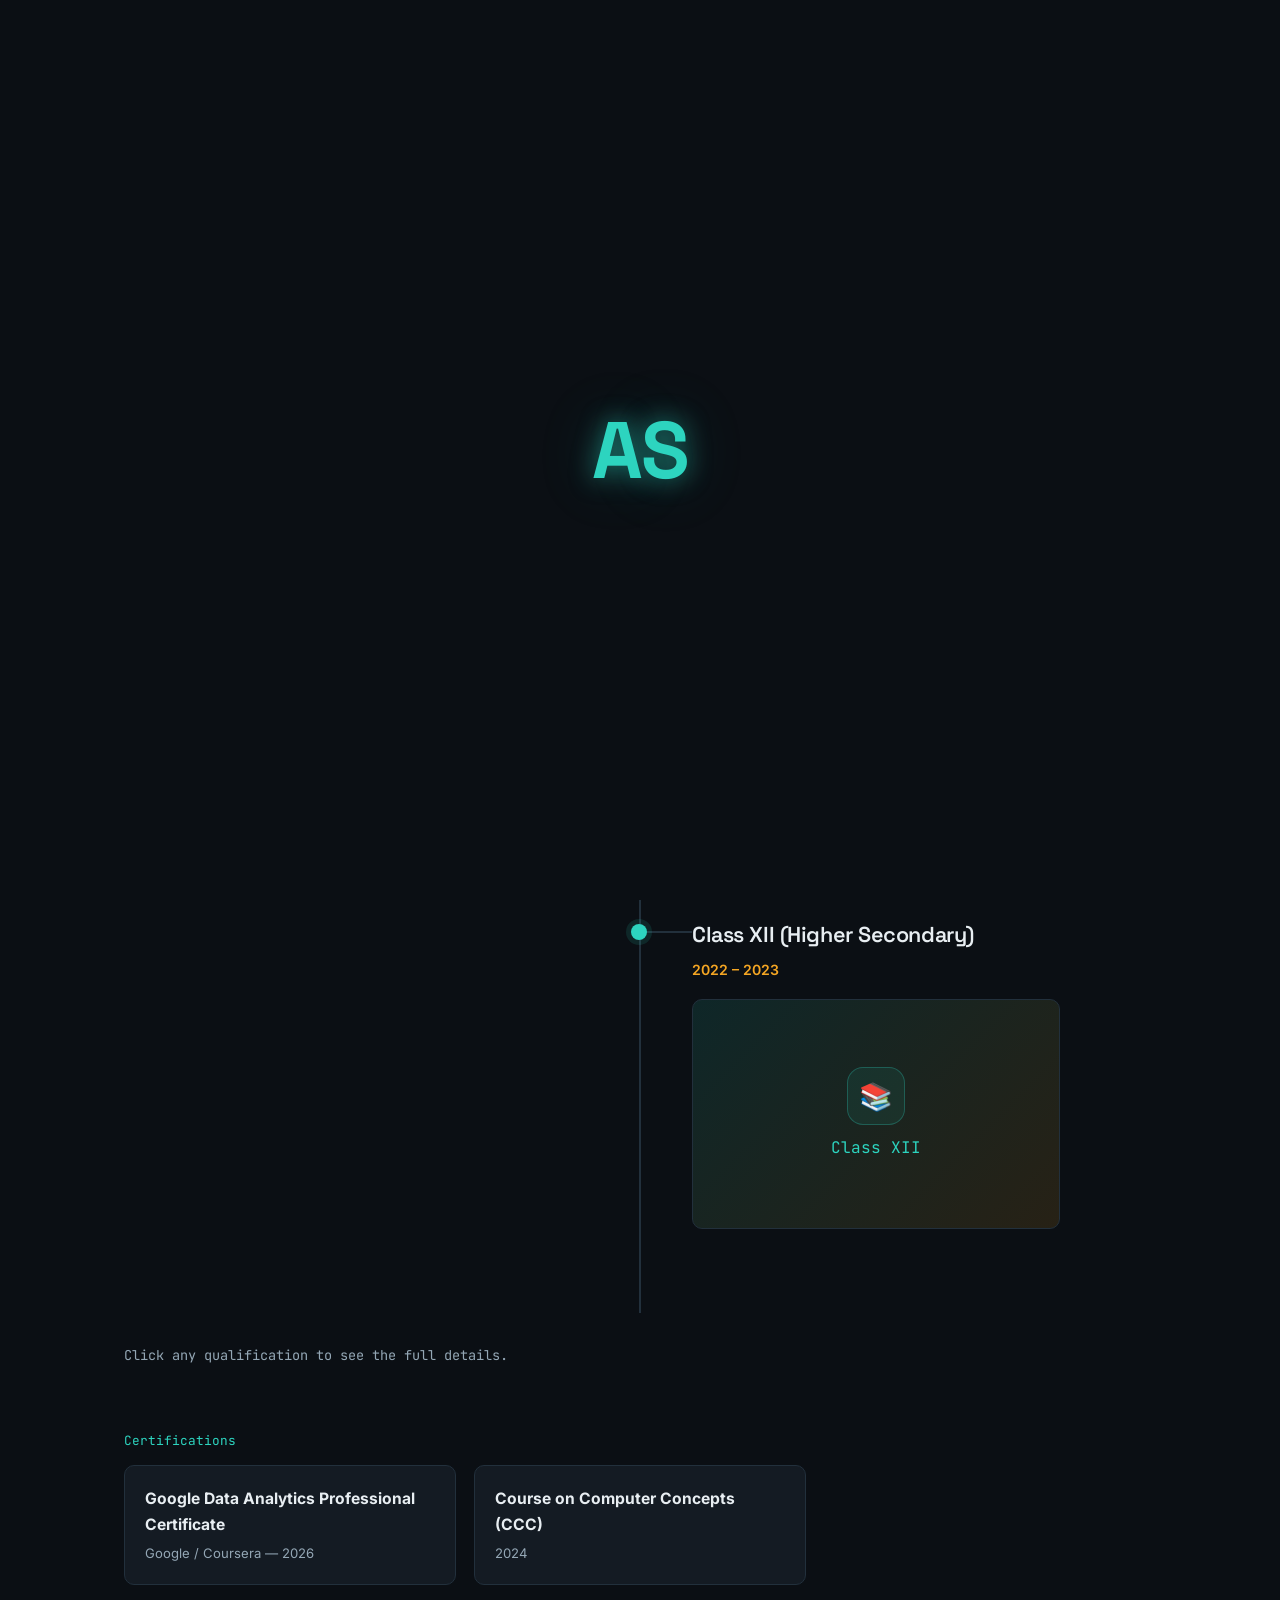
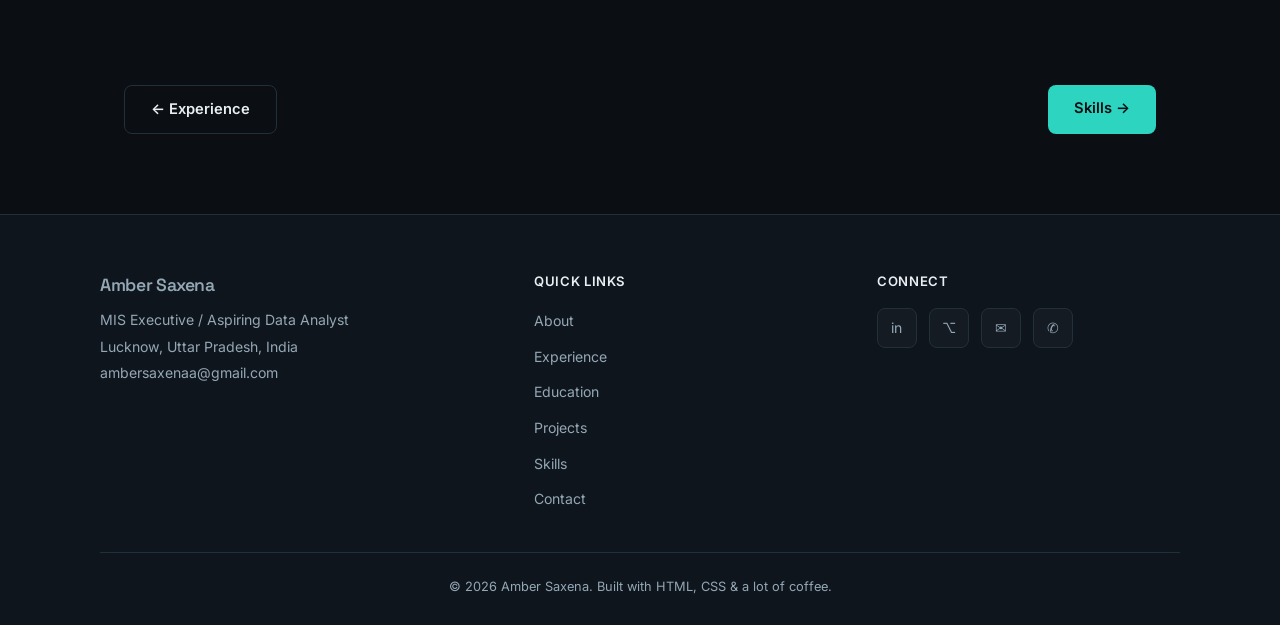
==== education.html @ a6607e12 "Add files via upload" ====
<!DOCTYPE html>
<html lang="en">
<head>
<meta charset="UTF-8">
<meta name="viewport" content="width=device-width, initial-scale=1.0">
<title>Education | Amber Saxena</title>
<link rel="preconnect" href="https://fonts.googleapis.com">
<link rel="preconnect" href="https://fonts.gstatic.com" crossorigin>
<link href="https://fonts.googleapis.com/css2?family=Space+Grotesk:wght@400;500;600;700&family=Inter:wght@400;500;600;700&family=JetBrains+Mono:wght@400;500&display=swap" rel="stylesheet">
<link rel="stylesheet" href="style.css?v=43">
</head>
<body class="page-loading">

<div class="preloader" id="preloader"><span class="preloader-logo">AS</span></div>
<script>if(sessionStorage.getItem("as_preloader_shown")){document.getElementById("preloader").classList.add("hide");}</script>

<div class="scroll-progress" id="scrollProgress"></div>
<div class="cursor-glow" id="cursorGlow"></div>
<header class="nav" id="nav">
  <a href="index.html" class="nav-logo">AS<span>.</span></a>
  <nav class="nav-links" id="navLinks">
    <a href="index.html">Home</a>
    <a href="experience.html">Experience</a>
    <a href="education.html" class="active">Education</a>
    <a href="skills.html">Skills</a>
    <a href="projects.html">Projects</a>
    <a href="index.html#contact" class="nav-cta">Let's Connect</a>
  </nav>
  <button class="nav-toggle" id="navToggle" aria-label="Toggle menu">
    <span></span><span></span><span></span>
  </button>
</header>

<section class="page-hero">
  <p class="section-eyebrow reveal-up" style="--d:0s">Academic foundation</p>
  <h1 class="reveal-up" style="--d:.1s">Education</h1>
  <p class="page-hero-desc reveal-up" style="--d:.2s">
    The coursework and academic path behind the skills on this site.
  </p>
</section>

<section class="section">
  <div class="timeline-center">

    <!-- Education 1 — LEFT -->
    <div class="timeline-center-item left reveal edu-timeline-item" data-edu="edu1" tabindex="0" role="button" aria-label="Open BCA education details">
      <div class="timeline-center-dot"></div>
      <div class="timeline-center-content">
        <h3>Bachelor of Computer Applications (BCA)</h3>
        <p class="timeline-date-big">2025 – Present</p>
        <div class="timeline-thumb-big tilt-el" data-tag="">
          <div class="education-thumb-content">
            <div class="education-icon">🎓</div>
            <span class="education-thumb-label">BCA</span>
          </div>
        </div>
      </div>
    </div>

    <!-- Education 2 — RIGHT -->
    <div class="timeline-center-item right reveal edu-timeline-item" data-edu="edu2" tabindex="0" role="button" aria-label="Open Class XII education details">
      <div class="timeline-center-dot"></div>
      <div class="timeline-center-content">
        <h3>Class XII (Higher Secondary)</h3>
        <p class="timeline-date-big">2022 – 2023</p>
        <div class="timeline-thumb-big tilt-el" data-tag="">
          <div class="education-thumb-content">
            <div class="education-icon">📚</div>
            <span class="education-thumb-label">Class XII</span>
          </div>
        </div>
      </div>
    </div>

  </div>

  <p class="projects-note">Click any qualification to see the full details.</p>

  <div class="cert-block reveal">
    <p class="stack-label">Certifications</p>
    <div class="cert-grid">
      <div class="cert-card">
        <h4>Google Data Analytics Professional Certificate</h4>
        <p>Google / Coursera — 2026</p>
      </div>
      <div class="cert-card">
        <h4>Course on Computer Concepts (CCC)</h4>
        <p>2024</p>
      </div>
    </div>
  </div>
</section>

<section class="page-nav-footer reveal">
  <a href="experience.html" class="btn btn-ghost">← Experience</a>
  <a href="skills.html" class="btn btn-primary">Skills →</a>
</section>

<footer class="footer">
  <div class="footer-grid">
    <div class="footer-brand">
      <h3>Amber Saxena</h3>
      <p>MIS Executive / Aspiring Data Analyst</p>
      <p>Lucknow, Uttar Pradesh, India</p>
      <p><a href="mailto:ambersaxenaa@gmail.com">ambersaxenaa@gmail.com</a></p>
    </div>
    <div class="footer-col">
      <h4>Quick Links</h4>
      <ul>
        <li><a href="index.html#about">About</a></li>
        <li><a href="experience.html">Experience</a></li>
        <li><a href="education.html">Education</a></li>
        <li><a href="projects.html">Projects</a></li>
        <li><a href="skills.html">Skills</a></li>
        <li><a href="index.html#contact">Contact</a></li>
      </ul>
    </div>
    <div class="footer-col">
      <h4>Connect</h4>
      <div class="footer-social">
        <a href="https://www.linkedin.com/in/amber--saxena" target="_blank" rel="noopener" class="social-btn" aria-label="LinkedIn">in</a>
        <a href="https://github.com/Amber-Saxenaa" target="_blank" rel="noopener" class="social-btn" aria-label="GitHub">⌥</a>
        <a href="https://mail.google.com/mail/?view=cm&fs=1&to=ambersaxenaa%40gmail.com&su=Portfolio%20Contact" class="social-btn" aria-label="Email" target="_blank" rel="noopener noreferrer">✉</a>
        <a href="https://wa.me/916392905853" target="_blank" rel="noopener" class="social-btn" aria-label="WhatsApp">✆</a>
      </div>
    </div>
  </div>
  <div class="footer-bottom">
    <p>© <span id="year"></span> Amber Saxena. Built with HTML, CSS &amp; a lot of coffee.</p>
  </div>
</footer>

<!-- EDUCATION DETAIL MODAL -->

<script src="script.js?v=9"></script>
<script src="card-interactions.js?v=1"></script>
<script>
/* Unified portfolio card interactions
   Makes Home, Experience, Projects and Education cards behave consistently.
*/
(() => {
  const details = {
    exp1: {
      type: 'Experience', icon: '◈', tag: 'NOW',
      title: "Dellish Baker's | MIS Executive",
      meta: 'Apr 2025 – Present',
      description: 'Current MIS role focused on turning operational data into reporting and dashboards that support day-to-day business decisions.',
      points: ['MIS reporting and recurring operational reporting workflows.', 'Working with Excel, dashboards and structured business data.', 'Translating raw information into clear, decision-ready reporting.']
    },
    exp2: {
      type: 'Experience', icon: '◈', tag: '2024',
      title: 'Know Finity | MIS Executive',
      meta: 'Aug 2024 – Apr 2025',
      description: 'MIS experience centered on reporting, data handling and building a stronger foundation in business analytics.',
      points: ['Prepared and worked with structured MIS reports.', 'Used spreadsheet-based analysis to organize operational data.', 'Built practical experience connecting data with business reporting.']
    },
    exp3: {
      type: 'Experience', icon: '◈', tag: '2024',
      title: 'Grow Enterprises | MIS Executive',
      meta: 'Nov 2024 – Dec 2024',
      description: 'A hands-on MIS experience that added practical exposure to reporting and operational data workflows.',
      points: ['Worked with business data and recurring reporting tasks.', 'Strengthened practical spreadsheet and MIS skills.', 'Gained additional exposure to real-world reporting requirements.']
    },
    edu1: {
      type: 'Education', icon: 'EDU', tag: 'BCA',
      title: 'Bachelor of Computer Applications (BCA)',
      meta: 'Amity University • 2025 – Present',
      description: 'Pursuing BCA alongside professional MIS and data analytics work, building on a foundation already applied in real reporting and dashboard projects.',
      points: ['Building a stronger foundation in programming and computer applications.', 'Developing skills that complement Excel, Power BI, SQL and Python work.', 'Applying academic learning through practical dashboards, reporting and analytics projects.']
    },
    edu2: {
      type: 'Education', icon: 'EDU', tag: 'XII',
      title: 'Class XII (Higher Secondary)',
      meta: 'Your School • 2022 – 2023',
      description: 'Completed higher secondary education and built the academic foundation that led into the current BCA and analytics journey.',
      points: ['Higher secondary academic foundation completed in 2022 – 2023.', 'Academic background as represented on the portfolio.', 'Built the foundation for continued learning in technology and data.']
    },
    proj1: {
      type: 'Project', icon: 'PRJ', tag: 'RET',
      title: 'Store Performance Analytics Dashboard', meta: 'Excel • Power BI',
      description: 'A dashboard project focused on turning store-level performance data into a clear view of business KPIs and trends.',
      points: ['Built around store performance and operational KPIs.', 'Uses Excel and Power BI for analysis and visualization.', 'Designed to make performance patterns easier to review and act on.']
    },
    proj2: {
      type: 'Project', icon: 'PRJ', tag: 'HR',
      title: 'HR Analytics Dashboard', meta: 'Excel • Power BI',
      description: 'An HR-focused dashboard concept for organizing people data into useful metrics and management views.',
      points: ['Uses Excel and Power BI for reporting and visualization.', 'Structures HR information into readable KPI views.', 'Designed to support quick comparison and trend review.']
    },
    proj3: {
      type: 'Project', icon: 'PRJ', tag: 'DASH',
      title: 'Interactive Sales Dashboard', meta: 'Power BI • DAX',
      description: 'An interactive sales reporting project using Power BI and DAX to turn sales data into dynamic business insights.',
      points: ['Built with Power BI and DAX.', 'Uses interactive reporting to explore sales performance.', 'Focuses on KPI visibility, comparisons and trend analysis.']
    },
    proj4: {
      type: 'Project', icon: 'PRJ', tag: 'ML',
      title: 'Prediction Model (Beginner ML)', meta: 'Python • Scikit-learn',
      description: 'A beginner machine-learning project using Python and Scikit-learn to explore predictive modeling.',
      points: ['Uses Python for data preparation and modeling.', 'Introduces a practical Scikit-learn workflow.', 'Designed as an entry point into applied machine learning.']
    },
    proj5: {
      type: 'Project', icon: 'PRJ', tag: 'TS',
      title: 'Time Series Forecasting', meta: 'Tools to be added',
      description: 'A planned project slot for a forecasting workflow using time-based data.',
      points: ['Project slot is already part of the portfolio structure.', 'Tools and final implementation can be added as the project is built.', 'Intended to demonstrate forecasting and trend analysis.']
    },
    proj6: {
      type: 'Project', icon: 'PRJ', tag: 'SEG',
      title: 'Customer Segmentation', meta: 'Tools to be added',
      description: 'A planned analytics project for grouping customers into meaningful segments based on their data.',
      points: ['Project slot is already part of the portfolio structure.', 'Tools and final implementation can be added later.', 'Intended to demonstrate customer analytics and segmentation.']
    },
    proj7: {
      type: 'Project', icon: 'PRJ', tag: 'ETL',
      title: 'Web Scraping / ETL Pipeline', meta: 'Tools to be added',
      description: 'A planned data-engineering style project for collecting, transforming and preparing data for analysis.',
      points: ['Project slot is already part of the portfolio structure.', 'Tools and final implementation can be added later.', 'Intended to demonstrate practical ETL and data preparation.']
    }
  };

  const cards = document.querySelectorAll('.carousel-card[data-exp], .carousel-card[data-proj], .carousel-card[data-edu], .timeline-center-item[data-exp], .timeline-center-item[data-proj], .edu-timeline-item[data-edu]');
  if (!cards.length) return;

  // Prevent the older generic modal from leaving a second overlay behind our unified modal.
  const closeLegacyModal = () => {
    const legacy = document.getElementById('detailModal');
    if (legacy) {
      legacy.classList.remove('open');
      legacy.setAttribute('aria-hidden', 'true');
    }
  };

  let modal = document.getElementById('portfolioDetailModal');
  if (!modal) {
    modal = document.createElement('div');
    modal.className = 'portfolio-detail-modal';
    modal.id = 'portfolioDetailModal';
    modal.setAttribute('aria-hidden', 'true');
    modal.innerHTML = `
      <div class="portfolio-detail-inner" role="dialog" aria-modal="true" aria-labelledby="portfolioDetailTitle">
        <button class="portfolio-detail-back" type="button" aria-label="Close details">← Back</button>
        <div class="portfolio-detail-grid">
          <div class="portfolio-detail-visual" id="portfolioDetailVisual"></div>
          <div class="portfolio-detail-copy">
            <span class="portfolio-detail-type" id="portfolioDetailType"></span>
            <h2 id="portfolioDetailTitle"></h2>
            <p class="portfolio-detail-meta" id="portfolioDetailMeta"></p>
            <p class="portfolio-detail-description" id="portfolioDetailDescription"></p>
            <ul class="portfolio-detail-list" id="portfolioDetailList"></ul>
          </div>
        </div>
      </div>`;
    document.body.appendChild(modal);
  }

  const back = modal.querySelector('.portfolio-detail-back');
  const visual = modal.querySelector('#portfolioDetailVisual');
  const type = modal.querySelector('#portfolioDetailType');
  const title = modal.querySelector('#portfolioDetailTitle');
  const meta = modal.querySelector('#portfolioDetailMeta');
  const desc = modal.querySelector('#portfolioDetailDescription');
  const list = modal.querySelector('#portfolioDetailList');
  let timers = [];
  let previousFocus = null;

  const stopTyping = () => { timers.forEach(clearTimeout); timers = []; };
  const typeText = (el, text, speed, delay) => {
    const token = document.createElement('span');
    const caret = document.createElement('span');
    token.className = 'portfolio-typewriter';
    caret.className = 'portfolio-caret';
    el.innerHTML = '';
    el.append(token, caret);
    let i = 0;
    const run = () => {
      token.textContent = text.slice(0, i++);
      if (i <= text.length) timers.push(setTimeout(run, speed));
      else caret.remove();
    };
    timers.push(setTimeout(run, delay));
  };

  const open = (key, card) => {
    const d = details[key];
    if (!d) return;
    closeLegacyModal();
    previousFocus = card || document.activeElement;
    stopTyping();
    type.textContent = d.type;
    visual.innerHTML = `<span class="portfolio-detail-icon">${d.icon}</span><span class="portfolio-detail-tag">${d.tag}</span>`;
    list.innerHTML = '';
    modal.classList.add('open');
    modal.setAttribute('aria-hidden', 'false');
    document.body.style.overflow = 'hidden';

    typeText(title, d.title, 24, 90);
    typeText(meta, d.meta, 17, 600);
    typeText(desc, d.description, 10, 980);

    d.points.forEach((point, i) => {
      const li = document.createElement('li');
      li.textContent = point;
      li.style.opacity = '0';
      li.style.transform = 'translateY(8px)';
      list.appendChild(li);
      timers.push(setTimeout(() => {
        li.style.opacity = '1';
        li.style.transform = 'translateY(0)';
      }, 1450 + i * 220));
    });
    setTimeout(() => back.focus(), 80);
  };

  const close = () => {
    modal.classList.remove('open');
    modal.setAttribute('aria-hidden', 'true');
    document.body.style.overflow = '';
    stopTyping();
    if (previousFocus && typeof previousFocus.focus === 'function') previousFocus.focus();
  };

  cards.forEach(card => {
    const key = card.dataset.exp || card.dataset.proj || card.dataset.edu;
    card.classList.add('portfolio-clickable');
    card.setAttribute('aria-label', `Open ${details[key]?.title || 'details'}`);
    card.addEventListener('click', e => { e.preventDefault(); e.stopPropagation(); open(key, card); });
    card.addEventListener('keydown', e => {
      if (e.key === 'Enter' || e.key === ' ') {
        e.preventDefault();
        e.stopPropagation();
        open(key, card);
      }
    });
  });

  back.addEventListener('click', close);
  modal.addEventListener('click', e => { if (e.target === modal) close(); });
  document.addEventListener('keydown', e => { if (e.key === 'Escape' && modal.classList.contains('open')) close(); });
})();

</script>
  <script src="drag-swipe.js?v=42"></script>
</body>
</html>
---- style.css ----
:root{
  --bg:#0b0f14;
  --bg-alt:#0f151c;
  --surface:#141b23;
  --border:#22303c;
  --text:#e8eef2;
  --text-dim:#94a7b5;
  --accent:#2dd4bf;
  --accent-soft:rgba(45,212,191,.12);
  --amber:#f5a623;
  --radius:10px;
  --maxw:1080px;
}

*{box-sizing:border-box; margin:0; padding:0;}
html{scroll-behavior:smooth;}
body{
  background:var(--bg);
  color:var(--text);
  font-family:'Inter', sans-serif;
  line-height:1.6;
  -webkit-font-smoothing:antialiased;
  overflow-x:hidden;
}
body.page-loading{animation:pageFade .6s ease both;}
@keyframes pageFade{from{opacity:0;} to{opacity:1;}}

img{max-width:100%; display:block;}
a{color:inherit; text-decoration:none;}
ul{list-style:none;}

h1,h2,h3{font-family:'Space Grotesk', sans-serif; font-weight:600; letter-spacing:-0.02em;}

.section{
  max-width:var(--maxw);
  margin:0 auto;
  padding:100px 24px;
}
.section.alt{
  max-width:none;
  background:var(--bg-alt);
  border-top:1px solid var(--border);
  border-bottom:1px solid var(--border);
}
.section.alt > *{
  max-width:var(--maxw);
  margin-left:auto;
  margin-right:auto;
}
.section-head{margin-bottom:56px;}
.section-eyebrow{
  font-family:'JetBrains Mono', monospace;
  font-size:.8rem;
  color:var(--accent);
  letter-spacing:.08em;
  margin-bottom:10px;
}
.section-head h2{font-size:clamp(1.6rem, 3vw, 2.3rem);}

/* ===== SCROLL REVEAL SYSTEM ===== */
.reveal, .reveal-up, .from-left, .from-right{
  opacity:0;
  transition:opacity .7s cubic-bezier(.2,.7,.2,1), transform .7s cubic-bezier(.2,.7,.2,1);
  transition-delay:var(--d, 0s);
}
.reveal{transform:translateY(24px);}
.reveal-up{transform:translateY(18px);}
.from-left{transform:translateX(-32px);}
.from-right{transform:translateX(32px);}
.reveal.in-view, .reveal-up.in-view, .from-left.in-view, .from-right.in-view{
  opacity:1;
  transform:translate(0,0);
}
@media (prefers-reduced-motion:reduce){
  .reveal, .reveal-up, .from-left, .from-right{opacity:1; transform:none; transition:none;}
}

/* cursor glow */
.cursor-glow{
  position:fixed; width:340px; height:340px; border-radius:50%;
  background:radial-gradient(circle, rgba(45,212,191,.08), transparent 70%);
  pointer-events:none; z-index:1; transform:translate(-50%,-50%);
  left:50%; top:30%; transition:left .15s ease-out, top .15s ease-out;
}
@media (max-width:860px){.cursor-glow{display:none;}}

/* peeking robot (home page only) */
.peeking-robot{
  position:fixed; top:100px; left:24px; z-index:150;
  width:120px; height:150px; pointer-events:auto; cursor:pointer;
  transition:top .15s linear;
  animation:robotBob 3.6s ease-in-out infinite;
}
@keyframes robotBob{
  0%,100%{transform:translateY(0);}
  50%{transform:translateY(-8px);}
}
.peeking-robot:focus-visible{outline:2px solid var(--accent); outline-offset:4px; border-radius:20px;}
.robot-body{
  position:relative; width:100%; height:100%;
}
.robot-body::before{
  /* soft ground shadow for depth */
  content:''; position:absolute; left:50%; bottom:8px; width:70px; height:14px;
  background:radial-gradient(ellipse, rgba(0,0,0,.35), transparent 70%);
  transform:translateX(-50%);
}
.robot-face{
  position:absolute; left:26px; top:34px; width:82px; height:78px;
  background:linear-gradient(145deg, #2a3540, #161d24);
  border:2px solid rgba(45,212,191,.35);
  border-radius:34px 40px 40px 34px;
  box-shadow:inset -6px -6px 14px rgba(0,0,0,.4), inset 6px 6px 14px rgba(255,255,255,.04), 0 8px 24px rgba(0,0,0,.5);
  display:flex; align-items:center; justify-content:center; gap:12px;
  transition:transform .4s ease;
}
[data-state="education"] .robot-face{animation:robotNod 1.6s ease-in-out infinite;}
@keyframes robotNod{0%,100%{transform:rotate(0deg);} 50%{transform:rotate(5deg);}}
.robot-eye{
  width:14px; height:18px; border-radius:50%;
  background:var(--accent);
  box-shadow:0 0 10px rgba(45,212,191,.7);
  animation:robotBlink 4.5s ease-in-out infinite;
}
.robot-eye:nth-child(2){animation-delay:.1s;}
@keyframes robotBlink{
  0%,92%,100%{transform:scaleY(1);}
  95%{transform:scaleY(.1);}
}
.robot-mouth{
  position:absolute; bottom:16px; left:50%; transform:translateX(-50%);
  width:22px; height:8px; border-radius:0 0 10px 10px;
  background:rgba(245,166,35,.5);
  transition:all .3s ease;
}
[data-state="projects"] .robot-mouth{
  width:32px; height:16px; border-radius:0 0 18px 18px; background:var(--amber);
  box-shadow:0 0 10px rgba(245,166,35,.6);
}
.robot-ear{
  position:absolute; width:12px; height:22px; border-radius:6px;
  background:linear-gradient(145deg, #2a3540, #161d24);
  border:2px solid rgba(45,212,191,.25);
  left:20px;
}
.robot-ear-top{top:38px;}
.robot-ear-bottom{top:70px;}
.robot-arm{
  position:absolute; left:96px; top:88px; width:26px; height:14px;
  background:linear-gradient(145deg, #2a3540, #161d24);
  border:2px solid rgba(45,212,191,.3);
  border-radius:10px;
  transform-origin:left center;
  animation:robotWave 3.2s ease-in-out infinite;
}
@keyframes robotWave{
  0%,60%,100%{transform:rotate(0deg);}
  70%{transform:rotate(-18deg);}
  80%{transform:rotate(6deg);}
  90%{transform:rotate(-12deg);}
}
[data-state="experience"] .robot-arm{animation:robotType .35s ease-in-out infinite;}
@keyframes robotType{0%,100%{transform:rotate(-8deg);} 50%{transform:rotate(8deg);}}

/* click-to-wave-and-say-hi interaction */
.peeking-robot.waving .robot-arm{animation:robotWaveBig .7s ease 2;}
@keyframes robotWaveBig{
  0%,100%{transform:rotate(0deg);}
  25%{transform:rotate(-38deg);}
  50%{transform:rotate(12deg);}
  75%{transform:rotate(-30deg);}
}
.robot-speech{
  position:absolute; top:14px; left:100%; margin-left:6px;
  background:var(--surface); border:1px solid var(--accent); border-radius:12px 12px 12px 2px;
  padding:6px 12px; font-size:.82rem; color:var(--text); white-space:nowrap;
  opacity:0; z-index:5;
}
.robot-speech.show{animation:speechPop 2.2s ease forwards;}
@keyframes speechPop{
  0%{opacity:0; transform:scale(.7) translateX(-6px);}
  15%{opacity:1; transform:scale(1.05) translateX(0);}
  25%{transform:scale(1) translateX(0);}
  82%{opacity:1;}
  100%{opacity:0;}
}

/* section-reactive props */
.robot-prop{
  position:absolute; opacity:0; transform:scale(.5);
  font-size:26px; line-height:1; pointer-events:none;
  transition:opacity .4s ease, transform .4s ease;
  filter:drop-shadow(0 0 6px rgba(0,0,0,.4));
}
.robot-prop-bulb{top:-22px; left:52px;}
[data-state="about"] .robot-prop-bulb{
  opacity:1; transform:scale(1);
  animation:bulbGlow 1.4s ease-in-out infinite;
}
@keyframes bulbGlow{
  0%,100%{filter:drop-shadow(0 0 4px rgba(245,208,96,.5));}
  50%{filter:drop-shadow(0 0 14px rgba(245,208,96,1));}
}
.robot-prop-laptop{bottom:6px; left:8px; font-size:30px;}
[data-state="experience"] .robot-prop-laptop{opacity:1; transform:scale(1);}
.robot-prop-book{bottom:8px; left:6px; font-size:28px;}
[data-state="education"] .robot-prop-book{
  opacity:1; transform:scale(1);
  animation:bookWiggle 1.8s ease-in-out infinite;
}
@keyframes bookWiggle{
  0%,100%{transform:scale(1) rotate(0deg);}
  50%{transform:scale(1) rotate(-4deg);}
}
.robot-prop-crown{top:-24px; left:48px; font-size:30px;}
[data-state="projects"] .robot-prop-crown{
  opacity:1; transform:scale(1);
  animation:crownBounce 1.6s ease-in-out infinite;
}
@keyframes crownBounce{
  0%,100%{transform:scale(1) translateY(0);}
  50%{transform:scale(1) translateY(-4px);}
}

@media (max-width:860px){
  .peeking-robot{width:88px; height:110px; left:-24px;}
  .robot-face{left:18px; top:24px; width:60px; height:56px; border-radius:24px 28px 28px 24px;}
  .robot-eye{width:10px; height:13px;}
  .robot-ear{width:9px; height:16px; left:14px;}
  .robot-ear-top{top:26px;} .robot-ear-bottom{top:50px;}
  .robot-arm{left:70px; top:62px; width:18px; height:10px;}
  .robot-prop{font-size:18px;}
  .robot-prop-laptop, .robot-prop-book{font-size:20px;}
  .robot-speech{font-size:.72rem; padding:5px 10px;}
}
@media (prefers-reduced-motion:reduce){
  .peeking-robot, .robot-eye, .robot-arm, .robot-face,
  .robot-prop-bulb, .robot-prop-book, .robot-prop-crown{animation:none;}
}

/* 3D scroll companion cube */
.scroll-companion{
  position:fixed; top:90px; left:28px; z-index:150;
  width:56px; height:56px; perspective:600px;
  pointer-events:none;
  transition:top .12s linear;
}
.companion-cube{
  position:relative; width:100%; height:100%;
  transform-style:preserve-3d;
  transform:rotateX(-20deg) rotateY(30deg);
  transition:transform .15s linear;
}
.companion-cube.wobble{animation:companionWobble .5s ease;}
@keyframes companionWobble{
  0%,100%{}
  30%{transform:rotateX(-20deg) rotateY(30deg) scale(1.18);}
}
.cube-face{
  position:absolute; width:56px; height:56px;
  display:flex; align-items:center; justify-content:center;
  font-family:'JetBrains Mono', monospace; font-weight:600; font-size:.7rem;
  color:var(--accent); background:rgba(20,27,35,.92);
  border:1px solid rgba(45,212,191,.4);
  box-shadow:0 0 16px rgba(45,212,191,.15) inset;
}
.face-front{transform:translateZ(28px);}
.face-back{transform:translateZ(-28px) rotateY(180deg);}
.face-right{transform:rotateY(90deg) translateZ(28px);}
.face-left{transform:rotateY(-90deg) translateZ(28px);}
.face-top{transform:rotateX(90deg) translateZ(28px); color:var(--amber); border-color:rgba(245,166,35,.4);}
.face-bottom{transform:rotateX(-90deg) translateZ(28px); color:var(--amber); border-color:rgba(245,166,35,.4);}
@media (max-width:640px){
  .scroll-companion{width:44px; height:44px; top:70px; left:18px;}
  .cube-face{width:44px; height:44px; font-size:.6rem;}
  .face-front{transform:translateZ(22px);}
  .face-back{transform:translateZ(-22px) rotateY(180deg);}
  .face-right{transform:rotateY(90deg) translateZ(22px);}
  .face-left{transform:rotateY(-90deg) translateZ(22px);}
  .face-top{transform:rotateX(90deg) translateZ(22px);}
  .face-bottom{transform:rotateX(-90deg) translateZ(22px);}
}
@media (prefers-reduced-motion:reduce){
  .scroll-companion{animation:none;}
  .companion-cube{transition:none;}
}

/* scroll progress */
.scroll-progress{
  position:fixed; top:0; left:0; height:3px; width:0%;
  background:var(--accent); z-index:200; transition:width .1s ease-out;
}

/* PRELOADER */
.preloader{
  position:fixed; inset:0; z-index:9999;
  background:var(--bg);
  display:flex; align-items:center; justify-content:center;
  transition:opacity .6s ease, visibility .6s ease;
}
.preloader.hide{opacity:0; visibility:hidden; pointer-events:none;}
.preloader-logo{
  font-family:'Space Grotesk', sans-serif; font-weight:700;
  font-size:clamp(3rem, 8vw, 5rem);
  color:var(--accent);
  text-shadow:0 0 24px rgba(45,212,191,.55), 0 0 60px rgba(45,212,191,.25);
  letter-spacing:-0.02em;
  animation:preloaderPulse 1.4s ease-in-out infinite;
}
@keyframes preloaderPulse{
  0%,100%{opacity:.75; transform:scale(1);}
  50%{opacity:1; transform:scale(1.04);}
}
@media (prefers-reduced-motion:reduce){
  .preloader-logo{animation:none;}
}

/* DETAIL MODAL (experience card expand) */
.detail-modal{
  position:fixed; inset:0; z-index:500;
  background:rgba(11,15,20,.78); backdrop-filter:blur(6px);
  display:flex; align-items:center; justify-content:center; padding:40px 20px;
  opacity:0; visibility:hidden;
  transition:opacity .25s ease, visibility .25s ease, backdrop-filter .25s ease;
}
.detail-modal.open{opacity:1; visibility:visible; backdrop-filter:blur(10px);}
.detail-modal-inner{
  background:var(--surface); border:1px solid var(--border); border-radius:16px;
  max-width:980px; width:92%; max-height:88vh; overflow-y:auto;
  padding:44px; position:relative;
  /* transform/opacity/filter are fully controlled by JS for the morph — no fixed values here */
}
.detail-modal-inner::before{
  content:'';
  position:absolute; top:0; left:0; right:0; height:3px;
  background:linear-gradient(90deg, var(--accent), var(--amber));
  border-radius:16px 16px 0 0;
  transform:scaleX(0); transform-origin:center;
  transition:transform .5s ease .2s;
}
.detail-modal.open .detail-modal-inner::before{transform:scaleX(1);}
.detail-back{
  display:inline-flex; align-items:center; gap:6px;
  background:none; border:1px solid var(--border); border-radius:8px;
  color:var(--text-dim); padding:8px 16px; font-size:.85rem; cursor:pointer;
  margin-bottom:24px; transition:border-color .2s, color .2s;
  position:relative; z-index:2;
}
.detail-back:hover{border-color:var(--accent); color:var(--accent);}
.detail-body{display:grid; grid-template-columns:280px 1fr; gap:36px; align-items:start;}
.detail-body.no-thumb{grid-template-columns:1fr;}
.detail-thumb{
  aspect-ratio:3/4; border-radius:12px; overflow:hidden; border:1px solid var(--border);
  background:linear-gradient(135deg, var(--accent-soft), rgba(245,166,35,.12));
  display:flex; align-items:center; justify-content:center;
  font-family:'JetBrains Mono', monospace; color:var(--accent); font-size:1rem;
  position:sticky; top:0; cursor:zoom-in;
  transition:transform .25s ease, filter .25s ease;
}
.detail-thumb:hover{transform:scale(1.02); filter:brightness(1.1);}
#detailContent{
  opacity:0; transform:translateY(8px); position:relative; z-index:1;
  transition:opacity .35s ease .12s, transform .35s ease .12s;
}
.detail-modal.open #detailContent{opacity:1; transform:translateY(0);}
.detail-content h2{font-size:1.5rem; margin-bottom:8px; line-height:1.25;}
.detail-meta{color:var(--amber); font-size:.88rem; font-weight:600; margin-bottom:22px;}
.detail-bullets li{
  color:var(--text-dim); font-size:.94rem; padding:4px 10px 4px 18px; position:relative;
  margin-bottom:12px; margin-left:-10px; line-height:1.6; border-radius:8px;
  min-height:1.6em;
  transition:transform .22s ease, background .22s ease, color .22s ease;
}
.detail-bullets li:hover{
  transform:translateX(6px);
  background:rgba(45,212,191,.07);
  color:var(--text);
}
.detail-bullets li::before{
  content:''; position:absolute; left:0; top:13px; width:5px; height:5px; border-radius:50%;
  background:var(--accent);
}
.detail-tech-label{
  font-size:.85rem; color:var(--accent); margin:26px 0 12px;
  font-family:'JetBrains Mono', monospace;
}
.tech-fade{opacity:0; transform:translateY(6px); transition:opacity .4s ease, transform .4s ease;}
.tech-fade.show{opacity:1; transform:translateY(0);}
@media (max-width:640px){
  .detail-body{grid-template-columns:1fr;}
  .detail-thumb{aspect-ratio:16/9; position:static;}
  .detail-modal-inner{padding:28px 20px;}
}

/* card press feedback + click ring */
.carousel-card, .timeline-center-item, .timeline-item-big{
  transition:transform .15s ease, border-color .25s ease, box-shadow .25s ease;
}
.carousel-card.card-pressed{transform:scale(.96) !important;}
.timeline-center-item.card-pressed .timeline-center-content,
.timeline-item-big.card-pressed{transform:scale(.97);}
.carousel-card.click-ring,
.timeline-item-big.click-ring .timeline-thumb-big,
.timeline-center-item.click-ring .timeline-thumb-big{
  box-shadow:0 0 0 3px var(--accent), 0 0 24px rgba(45,212,191,.4);
}

/* hover hint removed — cards use a clean visual treatment */
/* image lightbox */
.image-lightbox{
  position:fixed; inset:0; z-index:600;
  background:rgba(5,8,11,.92);
  display:flex; align-items:center; justify-content:center; padding:40px;
  opacity:0; visibility:hidden; cursor:zoom-out;
  transition:opacity .3s ease, visibility .3s ease;
}
.image-lightbox.open{opacity:1; visibility:visible;}
.image-lightbox-inner{
  max-width:820px; width:100%; aspect-ratio:4/3; border-radius:20px; overflow:hidden;
  background:linear-gradient(135deg, var(--accent-soft), rgba(245,166,35,.15));
  background-size:cover; background-position:center;
  border:1px solid var(--border);
  display:flex; align-items:center; justify-content:center;
  font-family:'JetBrains Mono', monospace; color:var(--accent); font-size:2.2rem;
  transform:scale(.82);
  transition:transform .4s cubic-bezier(.2,.85,.25,1);
}
.image-lightbox.open .image-lightbox-inner{transform:scale(1);}
@media (prefers-reduced-motion:reduce){
  .detail-thumb, .image-lightbox-inner, .detail-bullets li{transition:none;}
}

/* NAV */
.nav{
  position:sticky; top:0; z-index:100;
  display:flex; align-items:center; justify-content:space-between;
  padding:18px 32px;
  background:rgba(11,15,20,.85);
  backdrop-filter:blur(10px);
  border-bottom:1px solid var(--border);
}
.nav-logo{font-family:'Space Grotesk'; font-weight:700; font-size:1.2rem;}
.nav-logo span{color:var(--accent);}
.nav-links{display:flex; align-items:center; gap:28px; font-size:.92rem;}
.nav-links a{color:var(--text-dim); transition:color .2s; position:relative;}
.nav-links a::after{
  content:''; position:absolute; left:0; bottom:-6px; height:2px; width:0;
  background:var(--accent); transition:width .25s ease;
}
.nav-links a:hover{color:var(--text);}
.nav-links a:hover::after, .nav-links a.active::after{width:100%;}
.nav-links a.active{color:var(--text);}
.nav-cta{
  color:var(--bg) !important;
  background:var(--accent);
  padding:8px 16px;
  border-radius:100px;
  font-weight:600;
  transition:transform .2s, box-shadow .2s;
}
.nav-cta::after{display:none;}
.nav-cta:hover{transform:translateY(-2px); box-shadow:0 8px 20px rgba(45,212,191,.25);}
.nav-toggle{display:none; flex-direction:column; gap:5px; background:none; border:none; cursor:pointer;}
.nav-toggle span{width:22px; height:2px; background:var(--text); transition:transform .25s, opacity .25s;}

/* HERO */
.hero{
  position:relative;
  min-height:92vh;
  display:flex; flex-direction:column; align-items:center; justify-content:center;
  text-align:center;
  padding:120px 24px 60px;
  overflow:hidden;
}
.hero-bg{position:absolute; inset:0; opacity:.35; pointer-events:none;}
.grid-overlay{
  position:absolute; inset:0;
  background-image:linear-gradient(rgba(45,212,191,.05) 1px, transparent 1px),
    linear-gradient(90deg, rgba(45,212,191,.05) 1px, transparent 1px);
  background-size:48px 48px;
  mask-image:radial-gradient(ellipse at center, black 0%, transparent 70%);
}
.pulse-line{width:100%; height:100%;}
.pulse-line path{
  fill:none; stroke:var(--accent); stroke-width:2;
  stroke-dasharray:2400; stroke-dashoffset:2400;
  animation:draw 3.5s ease-out forwards, glow 4s ease-in-out 3.5s infinite;
}
@keyframes draw{to{stroke-dashoffset:0;}}
@keyframes glow{0%,100%{opacity:.7;} 50%{opacity:1;}}
.hero-inner{position:relative; z-index:2; max-width:680px;}
.hero-eyebrow{
  font-family:'JetBrains Mono', monospace;
  color:var(--accent); font-size:.85rem; margin-bottom:18px;
}
.hero-title{font-size:clamp(2.6rem, 7vw, 4.4rem); line-height:1.05;}
.accent-text{color:var(--accent);}
.hero-role{
  font-size:clamp(1.1rem, 2vw, 1.4rem);
  color:var(--amber); font-weight:600; margin-top:10px;
}
.hero-desc{color:var(--text-dim); max-width:560px; margin:22px auto 26px;}
.hero-links{
  display:flex; gap:20px; justify-content:center; flex-wrap:wrap;
  font-family:'JetBrains Mono', monospace; font-size:.85rem; color:var(--text-dim);
  margin-bottom:32px;
}
.hero-links a:hover{color:var(--accent);}
.hero-actions{display:flex; gap:14px; justify-content:center; flex-wrap:wrap;}

.btn{
  display:inline-block; padding:12px 26px; border-radius:8px;
  font-weight:600; font-size:.92rem; transition:transform .18s, background .2s, border-color .2s, box-shadow .2s;
}
.btn-primary{background:var(--accent); color:var(--bg);}
.btn-primary:hover{transform:translateY(-3px); box-shadow:0 10px 24px rgba(45,212,191,.25);}
.btn-ghost{border:1px solid var(--border); color:var(--text);}
.btn-ghost:hover{border-color:var(--accent); color:var(--accent); transform:translateY(-3px);}

.scroll-cue{
  position:absolute; bottom:28px; left:50%; transform:translateX(-50%);
  width:24px; height:38px; border:2px solid var(--border); border-radius:20px;
}
.scroll-cue span{
  display:block; width:4px; height:8px; background:var(--accent);
  border-radius:2px; margin:6px auto 0; animation:bounce 1.8s infinite;
}
@keyframes bounce{
  0%,100%{transform:translateY(0); opacity:1;}
  50%{transform:translateY(10px); opacity:0;}
}

/* HERO SPLIT (home page) — full-bleed image blending into dark bg */
.hero-split{
  min-height:76vh; text-align:left; padding:88px 24px 40px;
  display:flex; align-items:center; position:relative; overflow:hidden;
}
.hero-split-bg{
  position:absolute; inset:0; z-index:0;
  background-size:cover; background-position:center right;
  background-repeat:no-repeat;
}
.hero-split-bg::before{
  content:'';
  position:absolute; inset:0;
  background:
    linear-gradient(90deg, var(--bg) 0%, var(--bg) 22%, rgba(11,15,20,.88) 40%, rgba(11,15,20,.45) 60%, rgba(11,15,20,.05) 82%),
    linear-gradient(0deg, var(--bg) 0%, transparent 18%, transparent 82%, var(--bg) 100%);
}
.hero-split-inner--overlay{
  position:relative; z-index:2;
  max-width:1180px; margin:0 auto; width:100%;
}
.hero-text{max-width:600px;}
.hero-text .hero-title{font-size:clamp(2.4rem, 5.5vw, 3.6rem);}
.hero-text .hero-desc{margin:20px 0 26px; max-width:520px;}
.hero-social{display:flex; gap:12px; margin-bottom:30px;}
.social-btn{
  width:40px; height:40px; border-radius:8px; display:flex; align-items:center; justify-content:center;
  background:var(--surface); border:1px solid var(--border); font-size:.95rem;
  transition:border-color .2s, transform .2s, color .2s;
}
.social-btn:hover{border-color:var(--accent); color:var(--accent); transform:translateY(-3px);}
.btn-big{padding:14px 32px; font-size:1rem;}
@media (max-width:860px){
  .hero-split{text-align:center; align-items:flex-end; min-height:100vh;}
  .hero-split-bg{background-position:center 20%;}
  .hero-split-bg::before{
    background:
      linear-gradient(0deg, var(--bg) 0%, var(--bg) 38%, rgba(11,15,20,.85) 58%, rgba(11,15,20,.2) 78%);
  }
  .hero-text{max-width:none; margin:0 auto;}
  .hero-text .hero-desc{margin-left:auto; margin-right:auto;}
  .hero-social{justify-content:center;}
}

/* CAROUSEL (home page previews) */
.carousel-section{padding-top:64px; padding-bottom:64px;}
.carousel-head{
  display:flex; align-items:baseline; justify-content:space-between; margin-bottom:32px;
  max-width:var(--maxw); margin-left:auto; margin-right:auto; padding:0 24px;
}
.carousel-head h2{font-size:clamp(1.5rem, 3vw, 2rem);}
.see-all{
  font-family:'JetBrains Mono', monospace; font-size:.82rem; color:var(--accent);
  transition:transform .2s;
}
.see-all:hover{transform:translateX(4px);}
.carousel-wrap{
  position:relative; max-width:var(--maxw); margin:0 auto; padding:0 24px;
}
.carousel-track{
  display:flex; gap:20px; overflow-x:auto; scroll-behavior:smooth; scroll-snap-type:x proximity;
  padding-bottom:8px; scrollbar-width:none;
}
.carousel-track::-webkit-scrollbar{display:none;}
/* fitted variant: spread items evenly to fill the section, no scrolling */
.carousel-track--fit{
  display:grid; grid-template-columns:repeat(3, 1fr); gap:24px; overflow:visible;
}
.carousel-track--fit .carousel-card{flex:none; width:auto;}
.carousel-track--fit .carousel-thumb{height:160px;}
@media (max-width:860px){
  .carousel-track--fit{grid-template-columns:1fr;}
  .carousel-track--fit .carousel-thumb{height:180px;}
}
.carousel-card{
  flex:0 0 260px; scroll-snap-align:start;
  background:var(--surface); border:1px solid var(--border); border-radius:var(--radius);
  padding:20px; transition:border-color .25s, transform .25s;
}
.carousel-card:hover{border-color:var(--accent); transform:translateY(-10px) scale(1.03); box-shadow:0 16px 32px -14px rgba(45,212,191,.35);}

.carousel-card-text{flex-basis:230px; display:flex; flex-direction:column; justify-content:center; min-height:110px;}
.carousel-card h3{font-size:1rem; margin-bottom:6px;}
.carousel-card p{color:var(--text-dim); font-size:.85rem;}
.carousel-thumb{
  height:110px; border-radius:8px; margin-bottom:16px;
  background:linear-gradient(135deg, var(--accent-soft), rgba(245,166,35,.1));
  display:flex; align-items:center; justify-content:center;
  font-family:'JetBrains Mono', monospace; color:var(--accent); font-size:.8rem;
}
.carousel-thumb::after{content:attr(data-tag);}
.carousel-arrow{
  position:absolute; top:50%; transform:translateY(-50%);
  width:38px; height:38px; border-radius:50%; border:1px solid var(--border);
  background:var(--bg-alt); color:var(--text); font-size:1.2rem; cursor:pointer;
  display:flex; align-items:center; justify-content:center; z-index:3;
  transition:border-color .2s, color .2s;
}
.carousel-arrow:hover{border-color:var(--accent); color:var(--accent);}
.carousel-arrow.prev{left:-6px;}
.carousel-arrow.next{right:-6px;}
@media (max-width:640px){
  .carousel-arrow{display:none;}
  .carousel-wrap{padding:0 20px;}
}

/* PAGE HERO (sub-pages) */
.page-hero{
  max-width:var(--maxw); margin:0 auto; padding:120px 24px 40px;
}
.page-hero h1{font-size:clamp(2.2rem, 5vw, 3.2rem);}
.page-hero-desc{color:var(--text-dim); max-width:560px; margin-top:14px;}

/* STATS */
.stats-section{padding-top:56px; padding-bottom:56px;}
.stats-grid{
  max-width:var(--maxw); margin:0 auto; padding:0 24px;
  display:grid; grid-template-columns:repeat(4, 1fr); gap:24px;
}
.stat-item{text-align:center;}
.stat-number{
  display:block; font-family:'Space Grotesk', sans-serif; font-weight:700;
  font-size:clamp(2.2rem, 4.5vw, 3rem); color:var(--accent);
  text-shadow:0 0 30px rgba(45,212,191,.25);
}
.stat-item p{color:var(--text-dim); font-size:.88rem; margin-top:8px;}
@media (max-width:700px){
  .stats-grid{grid-template-columns:repeat(2, 1fr); gap:32px 20px;}
}

/* ABOUT */
.about-grid{display:grid; grid-template-columns:260px 1fr; gap:56px; align-items:start;}
.photo-frame{
  aspect-ratio:1; border-radius:var(--radius); overflow:hidden;
  border:1px solid var(--border); position:relative;
  background:var(--surface);
  transition:border-color .3s, transform .3s;
}
.photo-frame:hover{border-color:var(--accent); transform:translateY(-4px);}
.photo-fallback{
  display:none; position:absolute; inset:0; align-items:center; justify-content:center;
  text-align:center; font-family:'JetBrains Mono', monospace; font-size:.8rem;
  color:var(--text-dim); padding:16px;
}
.about-text p{color:var(--text-dim); margin-bottom:16px;}
.about-text strong{color:var(--text);}
.stack-label{
  font-family:'JetBrains Mono', monospace; font-size:.8rem; color:var(--accent);
  margin:24px 0 10px;
}
.chip-row{display:flex; flex-wrap:wrap; gap:8px;}
.chip{
  background:var(--accent-soft); color:var(--accent);
  border:1px solid rgba(45,212,191,.25);
  font-family:'JetBrains Mono', monospace; font-size:.78rem;
  padding:5px 12px; border-radius:100px;
  transition:transform .2s, background .2s;
}
.chip:hover{transform:translateY(-2px); background:rgba(45,212,191,.2);}
.chip-row.small .chip{font-size:.72rem; padding:4px 10px;}
.about-actions{display:flex; gap:14px; margin-top:28px;}

/* HIGHLIGHT CARDS (home page nav-out cards) */
.highlight-grid{display:grid; grid-template-columns:repeat(4,1fr); gap:20px;}
.highlight-card{
  background:var(--surface); border:1px solid var(--border); border-radius:var(--radius);
  padding:26px; position:relative; display:block;
  transition:border-color .25s, transform .25s, background .25s;
}
.highlight-card:hover{border-color:var(--accent); transform:translateY(-6px); background:#171f28;}
.highlight-num{
  font-family:'JetBrains Mono', monospace; color:var(--accent); font-size:.8rem;
}
.highlight-card h3{margin:14px 0 8px; font-size:1.1rem;}
.highlight-card p{color:var(--text-dim); font-size:.86rem;}
.highlight-arrow{
  position:absolute; top:24px; right:24px; color:var(--accent);
  opacity:0; transform:translateX(-6px); transition:opacity .25s, transform .25s;
}
.highlight-card:hover .highlight-arrow{opacity:1; transform:translateX(0);}

/* TIMELINE (centered, alternating) */
.timeline-center{position:relative; max-width:840px; margin:0 auto; padding:20px 0;}
.timeline-center::before{
  content:''; position:absolute; left:50%; top:0; bottom:0; width:2px;
  background:var(--border); transform:translateX(-1px);
}
.timeline-center-item{
  position:relative; width:50%; padding-bottom:64px; cursor:pointer;
}
.timeline-center-item.left{left:0; padding-right:52px; text-align:right;}
.timeline-center-item.right{left:50%; padding-left:52px; text-align:left;}
.timeline-center-dot{
  position:absolute; top:6px; width:16px; height:16px; border-radius:50%;
  background:var(--accent); box-shadow:0 0 0 5px var(--accent-soft); z-index:2;
  transition:transform .25s;
}
.timeline-center-item.left .timeline-center-dot{right:-9px;}
.timeline-center-item.right .timeline-center-dot{left:-9px;}
.timeline-center-item:hover .timeline-center-dot{transform:scale(1.2);}
.timeline-center-content h3{
  font-size:clamp(1.05rem, 2.2vw, 1.35rem); margin-bottom:6px; transition:color .2s;
}
.timeline-center-item:hover .timeline-center-content h3{color:var(--accent);}
.timeline-date-big{color:var(--amber); font-weight:600; font-size:.88rem; margin-bottom:18px;}
.timeline-thumb-big{
  width:100%; max-width:440px; height:230px; border-radius:var(--radius); overflow:hidden;
  background:linear-gradient(135deg, var(--accent-soft), rgba(245,166,35,.12));
  border:1px solid var(--border);
  display:flex; align-items:center; justify-content:center;
  font-family:'JetBrains Mono', monospace; color:var(--accent); font-size:1.05rem;
  transition:border-color .25s, transform .25s;
}
.timeline-thumb-big::after{content:attr(data-tag);}
.timeline-center-item.left .timeline-thumb-big{margin-left:auto;}
.timeline-center-item.right .timeline-thumb-big{margin-right:auto;}
.timeline-center-item:hover .timeline-thumb-big{border-color:var(--accent); transform:translateY(-4px);}
@media (max-width:700px){
  .timeline-center::before{left:16px;}
  .timeline-center-item, .timeline-center-item.left, .timeline-center-item.right{
    width:100%; left:0; text-align:left; padding-left:44px; padding-right:0;
  }
  .timeline-center-item.left .timeline-center-dot,
  .timeline-center-item.right .timeline-center-dot{left:9px; right:auto;}
  .timeline-center-item.left .timeline-thumb-big,
  .timeline-center-item.right .timeline-thumb-big{margin-left:0; margin-right:auto; max-width:100%;}
}

.timeline{position:relative; padding-left:28px; border-left:2px solid var(--border);}
.timeline-item{position:relative; padding-bottom:44px;}
.timeline-item:last-child{padding-bottom:0;}
.timeline-dot{
  position:absolute; left:-35px; top:4px; width:12px; height:12px;
  border-radius:50%; background:var(--accent); box-shadow:0 0 0 4px var(--accent-soft);
}
.timeline-date{
  font-family:'JetBrains Mono', monospace; font-size:.78rem; color:var(--accent);
  margin-bottom:6px;
}
.timeline-card{
  background:var(--surface); border:1px solid var(--border); border-radius:var(--radius);
  padding:22px 24px; transition:border-color .25s, transform .25s;
}
.timeline-card:hover{border-color:var(--accent); transform:translateX(4px);}
.timeline-card h3{font-size:1.15rem; margin-bottom:4px;}
.timeline-org{color:var(--amber); font-size:.88rem; margin-bottom:10px; font-weight:600;}
.timeline-desc{color:var(--text-dim); font-size:.94rem; margin-bottom:12px; max-width:620px;}
.timeline-points{margin-bottom:14px;}
.timeline-points li{
  color:var(--text-dim); font-size:.88rem; padding-left:16px; position:relative; margin-bottom:6px;
}
.timeline-points li::before{
  content:''; position:absolute; left:0; top:9px; width:5px; height:5px; border-radius:50%;
  background:var(--accent);
}

/* CERTS */
.cert-block{margin-top:64px;}
.cert-grid{display:grid; grid-template-columns:repeat(3,1fr); gap:18px; margin-top:14px;}
.cert-card{
  background:var(--surface); border:1px solid var(--border); border-radius:var(--radius);
  padding:20px; transition:border-color .25s, transform .25s;
}
.cert-card:hover{border-color:var(--amber); transform:translateY(-4px);}
.cert-card h4{font-size:.98rem; margin-bottom:6px;}
.cert-card p{color:var(--text-dim); font-size:.82rem;}

/* PROJECTS */
.project-grid{
  display:grid; grid-template-columns:repeat(2, 1fr); gap:24px;
}
.project-card{
  background:var(--surface); border:1px solid var(--border); border-radius:var(--radius);
  padding:24px; transition:border-color .25s, transform .1s ease-out, box-shadow .25s;
  transform-style:preserve-3d; will-change:transform;
}
.project-card:hover{border-color:var(--accent); box-shadow:0 20px 40px -20px rgba(45,212,191,.3);}
.project-thumb{
  height:110px; border-radius:8px; margin-bottom:18px;
  background:linear-gradient(135deg, var(--accent-soft), rgba(245,166,35,.1));
  display:flex; align-items:center; justify-content:center;
  font-family:'JetBrains Mono', monospace; color:var(--accent); font-size:.8rem;
  position:relative; overflow:hidden;
}
.project-thumb::after{content:attr(data-tag);}
.project-card h3{font-size:1.1rem; margin-bottom:8px;}
.project-card p{color:var(--text-dim); font-size:.9rem; margin-bottom:14px;}
.project-link{
  display:inline-block; margin-top:14px; font-size:.86rem; font-weight:600; color:var(--accent);
  transition:transform .2s;
}
.project-link:hover{transform:translateX(4px);}
.projects-note{
  margin-top:32px; color:var(--text-dim); font-size:.85rem; font-family:'JetBrains Mono', monospace;
}

/* RADAR CHART */
.radar-section{padding-top:20px; padding-bottom:20px;}
.radar-wrap{max-width:420px; margin:0 auto; text-align:center;}
.radar-chart{width:100%; height:auto;}
.radar-grid{fill:none; stroke:var(--border); stroke-width:1;}
.radar-axis{stroke:var(--border); stroke-width:1;}
.radar-shape{
  fill:var(--accent-soft); stroke:var(--accent); stroke-width:2;
  transform-origin:150px 150px; transform:scale(0);
  transition:transform 1s cubic-bezier(.2,.8,.2,1);
}
.radar-wrap.in-view .radar-shape{transform:scale(1);}
.radar-point{fill:var(--accent); opacity:0; transition:opacity .4s ease .8s;}
.radar-wrap.in-view .radar-point{opacity:1;}
.radar-label{
  fill:var(--text-dim); font-family:'JetBrains Mono', monospace; font-size:11px;
  text-transform:uppercase; letter-spacing:.04em;
}
.radar-caption{color:var(--text-dim); font-size:.85rem; margin-top:16px;}

/* SKILLS PAGE */
.skills-page{display:grid; grid-template-columns:repeat(2,1fr); gap:40px 56px;}
.skill-block h3{font-size:1rem; color:var(--amber); margin-bottom:20px;}
.skill-bar{margin-bottom:20px;}
.skill-bar-label{
  display:flex; justify-content:space-between; font-size:.88rem; margin-bottom:8px; color:var(--text-dim);
}
.skill-bar-label span:first-child{color:var(--text);}
.skill-pct{font-family:'JetBrains Mono', monospace; color:var(--accent); font-size:.8rem;}
.skill-bar-track{
  height:8px; border-radius:100px; background:var(--surface); border:1px solid var(--border); overflow:hidden;
}
.skill-bar-fill{
  height:100%; width:0%; border-radius:100px;
  background:linear-gradient(90deg, var(--accent), var(--amber));
  transition:width 1.1s cubic-bezier(.2,.8,.2,1);
}

/* CONTACT */
.contact--illustrated{position:relative; overflow:hidden;}
.contact-bg{
  position:absolute; inset:0; z-index:0;
  background-size:cover; background-position:center 25%;
  background-repeat:no-repeat;
  opacity:.28;
}
.contact-bg::before{
  content:'';
  position:absolute; inset:0;
  background:
    radial-gradient(ellipse at center, transparent 0%, var(--bg) 78%),
    linear-gradient(0deg, var(--bg) 0%, transparent 25%, transparent 75%, var(--bg) 100%);
}
.contact--illustrated .section-head,
.contact--illustrated .contact-form{position:relative; z-index:1;}
.contact-grid{display:grid; grid-template-columns:1fr 1fr; gap:56px;}
.contact-info p, .contact-info a.contact-row{
  display:flex; flex-direction:column; gap:2px;
  padding:14px 4px; border-top:1px solid var(--border); font-size:.95rem;
}
.contact-info p:first-child, .contact-info a.contact-row:first-child{border-top:none;}
.contact-info span{
  font-family:'JetBrains Mono', monospace; font-size:.75rem; color:var(--accent);
  text-transform:uppercase; letter-spacing:.06em;
}
.contact-info a.contact-row{
  border-radius:8px; margin:0 -4px; transition:background .2s, transform .2s;
}
.contact-info a.contact-row:hover{background:var(--surface); transform:translateX(4px);}
.contact-info a.contact-row:hover .contact-value{color:var(--accent);}
.contact-value{transition:color .2s;}
.contact-info--full{max-width:640px;}
.contact-info--full .contact-row, .contact-info--full p{
  padding:20px 8px; font-size:1rem;
}
.contact-info--full .contact-value{font-size:1.05rem;}
.contact-form{display:flex; flex-direction:column; gap:16px;}
.contact-form--full{max-width:640px;}
.contact-form--full textarea{min-height:140px;}
.contact-form--full button{align-self:flex-start; padding:14px 34px;}
.contact-form label{display:flex; flex-direction:column; gap:6px; font-size:.85rem; color:var(--text-dim);}
.contact-form input, .contact-form textarea{
  background:var(--surface); border:1px solid var(--border); border-radius:8px;
  padding:11px 14px; color:var(--text); font-family:inherit; font-size:.9rem;
  resize:vertical; transition:border-color .2s;
}
.contact-form input:focus, .contact-form textarea:focus{outline:none; border-color:var(--accent);}
.contact-form button{align-self:flex-start; border:none; cursor:pointer;}
.form-note{font-size:.78rem; color:var(--text-dim); font-family:'JetBrains Mono', monospace;}

/* PAGE NAV FOOTER (prev/next between pages) */
.page-nav-footer{
  max-width:var(--maxw); margin:0 auto; padding:0 24px 80px;
  display:flex; justify-content:space-between; gap:16px; flex-wrap:wrap;
}

/* FOOTER */
.footer{
  border-top:1px solid var(--border); background:var(--bg-alt);
  padding:56px 24px 28px;
}
.footer-grid{
  max-width:var(--maxw); margin:0 auto;
  display:grid; grid-template-columns:1.3fr 1fr 1fr; gap:40px;
}
.footer-brand h3{font-size:1.1rem; margin-bottom:10px; color:var(--text-dim); font-weight:600;}
.footer-brand p{color:var(--text-dim); font-size:.88rem; margin-bottom:4px;}
.footer-brand a{transition:color .2s;}
.footer-brand a:hover{color:var(--accent);}
.footer-col h4{
  font-size:.82rem; color:var(--text); margin-bottom:16px;
  text-transform:uppercase; letter-spacing:.05em; font-weight:600;
}
.footer-col ul{display:flex; flex-direction:column; gap:10px;}
.footer-col a{color:var(--text-dim); font-size:.88rem; transition:color .2s;}
.footer-col a:hover{color:var(--accent);}
.footer-social{display:flex; gap:12px;}
.footer-bottom{
  max-width:var(--maxw); margin:40px auto 0; padding-top:24px;
  border-top:1px solid var(--border);
  text-align:center; color:var(--text-dim); font-size:.8rem;
}
@media (max-width:700px){
  .footer-grid{grid-template-columns:1fr; gap:32px;}
}

/* RESPONSIVE */
@media (max-width:860px){
  .about-grid{grid-template-columns:1fr;}
  .photo-frame{max-width:220px;}
  .highlight-grid{grid-template-columns:repeat(2,1fr);}
  .project-grid{grid-template-columns:1fr;}
  .skills-page{grid-template-columns:1fr;}
  .cert-grid{grid-template-columns:1fr;}
  .contact-grid{grid-template-columns:1fr; gap:36px;}
  .nav-links{
    position:fixed; top:64px; right:0; height:calc(100vh - 64px); width:min(78vw, 300px);
    background:var(--bg-alt); border-left:1px solid var(--border);
    flex-direction:column; align-items:flex-start; padding:32px 28px; gap:22px;
    transform:translateX(100%); transition:transform .3s ease; z-index:99;
  }
  .nav-links.open{transform:translateX(0);}
  .nav-toggle{display:flex;}
  .nav-toggle.open span:nth-child(1){transform:translateY(7px) rotate(45deg);}
  .nav-toggle.open span:nth-child(2){opacity:0;}
  .nav-toggle.open span:nth-child(3){transform:translateY(-7px) rotate(-45deg);}
}
@media (max-width:480px){
  .highlight-grid{grid-template-columns:1fr;}
  .section{padding:70px 20px;}
  .page-hero{padding:100px 20px 30px;}
}

@media (prefers-reduced-motion:reduce){
  *{animation:none !important; transition:none !important;}
}

/* =========================================================
   EDUCATION — INTERACTIVE TIMELINE ENHANCEMENTS
   ========================================================= */
.edu-timeline-item .timeline-center-content{
  transition:transform .25s ease, filter .25s ease;
}

.edu-timeline-item:hover .timeline-center-content{
  transform:translateY(-4px);
}

/* Glowing connector from the center line to the hovered card */
.edu-timeline-item::after{
  content:'';
  position:absolute;
  top:13px;
  height:2px;
  width:52px;
  background:var(--border);
  transition:background .25s ease, box-shadow .25s ease, width .25s ease;
  pointer-events:none;
}
.edu-timeline-item.left::after{right:0;}
.edu-timeline-item.right::after{left:0;}
.edu-timeline-item:hover::after{
  background:var(--accent);
  box-shadow:0 0 12px rgba(45,212,191,.7);
}

.edu-timeline-item:hover .timeline-center-dot{
  background:#fff;
  box-shadow:0 0 0 5px var(--accent-soft), 0 0 18px rgba(45,212,191,.85);
}

/* Keep the education thumbnail feeling like the existing experience cards */
.education-thumb-content{
  display:flex;
  flex-direction:column;
  align-items:center;
  justify-content:center;
  gap:10px;
  height:100%;
  width:100%;
}
.education-icon{
  width:58px;
  height:58px;
  display:flex;
  align-items:center;
  justify-content:center;
  border-radius:16px;
  border:1px solid rgba(45,212,191,.28);
  background:rgba(45,212,191,.08);
  font-size:27px;
  transition:transform .25s ease, box-shadow .25s ease;
}
.edu-timeline-item:hover .education-icon{
  transform:translateY(-3px) scale(1.05);
  box-shadow:0 0 22px rgba(45,212,191,.16);
}
.education-thumb-label{
  font-family:'JetBrains Mono', monospace;
  color:var(--accent);
  font-size:1rem;
}

/* Education detail modal */
.education-detail-modal{
  position:fixed;
  inset:0;
  z-index:700;
  display:flex;
  align-items:center;
  justify-content:center;
  padding:40px 20px;
  background:rgba(5,8,11,.80);
  backdrop-filter:blur(7px);
  opacity:0;
  visibility:hidden;
  transition:opacity .28s ease, visibility .28s ease;
}
.education-detail-modal.open{
  opacity:1;
  visibility:visible;
}
.education-detail-inner{
  width:min(920px, 94vw);
  max-height:88vh;
  overflow:auto;
  position:relative;
  padding:42px;
  border:1px solid var(--border);
  border-radius:18px;
  background:var(--surface);
  box-shadow:0 30px 90px rgba(0,0,0,.5);
  transform:translateY(18px) scale(.97);
  transition:transform .38s cubic-bezier(.2,.85,.25,1);
}
.education-detail-modal.open .education-detail-inner{
  transform:translateY(0) scale(1);
}
.education-detail-inner::before{
  content:'';
  position:absolute;
  top:0;
  left:0;
  right:0;
  height:3px;
  border-radius:18px 18px 0 0;
  background:linear-gradient(90deg,var(--accent),var(--amber));
  transform:scaleX(0);
  transform-origin:center;
  transition:transform .55s ease .12s;
}
.education-detail-modal.open .education-detail-inner::before{transform:scaleX(1);}

.education-detail-back{
  display:inline-flex;
  align-items:center;
  gap:6px;
  background:none;
  border:1px solid var(--border);
  border-radius:8px;
  color:var(--text-dim);
  padding:8px 16px;
  font-size:.85rem;
  cursor:pointer;
  margin-bottom:28px;
  transition:border-color .2s,color .2s,transform .2s;
}
.education-detail-back:hover{
  border-color:var(--accent);
  color:var(--accent);
  transform:translateX(-2px);
}

.education-detail-grid{
  display:grid;
  grid-template-columns:230px 1fr;
  gap:34px;
  align-items:start;
}
.education-detail-visual{
  min-height:300px;
  border:1px solid var(--border);
  border-radius:14px;
  background:linear-gradient(145deg,rgba(45,212,191,.11),rgba(245,166,35,.10));
  display:flex;
  align-items:center;
  justify-content:center;
  flex-direction:column;
  gap:14px;
  color:var(--accent);
  font-family:'JetBrains Mono',monospace;
  font-size:1.15rem;
}
.education-detail-visual .big-icon{font-size:54px;filter:drop-shadow(0 0 14px rgba(45,212,191,.25));}
.education-detail-content h2{
  font-size:clamp(1.5rem,3vw,2.2rem);
  line-height:1.2;
  margin-bottom:8px;
}
.education-detail-meta{
  color:var(--amber);
  font-weight:600;
  font-size:.9rem;
  margin-bottom:20px;
}
.education-detail-description{
  color:var(--text-dim);
  font-size:.96rem;
  line-height:1.75;
  margin-bottom:22px;
}
.education-detail-list{
  display:grid;
  gap:10px;
  margin-top:10px;
}
.education-detail-list li{
  position:relative;
  padding:11px 14px 11px 34px;
  border:1px solid transparent;
  border-radius:9px;
  color:var(--text-dim);
  background:transparent;
  transition:background .2s ease,border-color .2s ease,color .2s ease,transform .2s ease;
}
.education-detail-list li::before{
  content:'→';
  position:absolute;
  left:13px;
  color:var(--accent);
  opacity:.7;
  transition:transform .2s ease,opacity .2s ease;
}
/* Highlight the exact line under the cursor */
.education-detail-list li:hover{
  background:rgba(45,212,191,.075);
  border-color:rgba(45,212,191,.22);
  color:var(--text);
  transform:translateX(5px);
}
.education-detail-list li:hover::before{
  transform:translateX(3px);
  opacity:1;
}

/* Typewriter / writing animation */
.edu-typewriter{
  display:inline;
  white-space:pre-wrap;
}
.edu-caret{
  display:inline-block;
  width:2px;
  height:1em;
  margin-left:3px;
  vertical-align:-2px;
  background:var(--accent);
  animation:eduCaretBlink .75s step-end infinite;
}
@keyframes eduCaretBlink{50%{opacity:0;}}

@media (max-width:700px){
  .edu-timeline-item::after{display:none;}
  .education-detail-grid{grid-template-columns:1fr;}
  .education-detail-visual{min-height:170px;}
  .education-detail-inner{padding:28px 20px;}
}

@media (prefers-reduced-motion:reduce){
  .edu-caret{animation:none;}
  .education-detail-inner,.edu-timeline-item .timeline-center-content{transition:none;}
}


/* =========================================================
   UNIFIED CLICKABLE CARDS — Home / Experience / Projects / Education
   ========================================================= */
.portfolio-clickable{cursor:pointer;}
.portfolio-clickable:focus-visible{outline:2px solid var(--accent);outline-offset:5px;}

/* subtle line/connector response on hover */
.timeline-center-item{position:relative;}
.timeline-center-item.left:hover::after,
.timeline-center-item.right:hover::after{
  content:''; position:absolute; top:50%; height:1px; width:70px;
  background:linear-gradient(90deg, transparent, var(--accent));
  box-shadow:0 0 12px rgba(45,212,191,.55);
  pointer-events:none;
}
.timeline-center-item.left:hover::after{right:-70px;}
.timeline-center-item.right:hover::after{left:-70px;transform:scaleX(-1);}
.timeline-center-item:hover .timeline-center-dot{transform:scale(1.35);box-shadow:0 0 0 6px var(--accent-soft),0 0 22px rgba(45,212,191,.65);}

.carousel-card:hover,
.timeline-center-item:hover .timeline-center-content,
.edu-timeline-item:hover .timeline-center-content{
  border-color:var(--accent);
}

/* One consistent detail window for every portfolio box */
.portfolio-detail-modal{
  position:fixed;inset:0;z-index:900;background:rgba(5,8,11,.82);
  backdrop-filter:blur(12px);display:flex;align-items:center;justify-content:center;
  padding:28px;opacity:0;visibility:hidden;transition:opacity .28s ease,visibility .28s ease;
}
.portfolio-detail-modal.open{opacity:1;visibility:visible;}
.portfolio-detail-inner{
  width:min(980px,100%);max-height:min(760px,90vh);overflow:auto;position:relative;
  background:linear-gradient(145deg,rgba(18,25,32,.98),rgba(10,15,20,.99));
  border:1px solid var(--border);border-radius:22px;padding:26px;
  box-shadow:0 30px 90px rgba(0,0,0,.55);transform:translateY(20px) scale(.97);
  transition:transform .35s cubic-bezier(.2,.85,.25,1);
}
.portfolio-detail-modal.open .portfolio-detail-inner{transform:translateY(0) scale(1);}
.portfolio-detail-inner::before{
  content:'';position:absolute;top:0;left:0;right:0;height:2px;border-radius:22px 22px 0 0;
  background:linear-gradient(90deg,transparent,var(--accent),var(--amber),transparent);
  transform:scaleX(.15);transform-origin:center;transition:transform .55s ease;
}
.portfolio-detail-modal.open .portfolio-detail-inner::before{transform:scaleX(1);}
.portfolio-detail-back{
  appearance:none;border:1px solid var(--border);background:rgba(255,255,255,.025);color:var(--text);
  border-radius:9px;padding:8px 13px;cursor:pointer;font:500 .86rem 'JetBrains Mono',monospace;
  transition:transform .2s,border-color .2s,color .2s;margin-bottom:24px;
}
.portfolio-detail-back:hover{border-color:var(--accent);color:var(--accent);transform:translateX(-3px);}
.portfolio-detail-grid{display:grid;grid-template-columns:minmax(220px,300px) 1fr;gap:34px;align-items:start;}
.portfolio-detail-visual{
  min-height:270px;border-radius:18px;border:1px solid var(--border);
  background:linear-gradient(135deg,var(--accent-soft),rgba(245,166,35,.11));
  display:flex;flex-direction:column;align-items:center;justify-content:center;gap:14px;
  font-family:'JetBrains Mono',monospace;color:var(--accent);position:relative;overflow:hidden;
}
.portfolio-detail-visual::before,.portfolio-detail-visual::after{content:'';position:absolute;border:1px solid rgba(45,212,191,.15);border-radius:50%;}
.portfolio-detail-visual::before{width:190px;height:190px;}
.portfolio-detail-visual::after{width:250px;height:250px;}
.portfolio-detail-icon{font:700 2.1rem 'JetBrains Mono',monospace;letter-spacing:.08em;z-index:1;}
.portfolio-detail-tag{font-size:.75rem;letter-spacing:.18em;color:var(--amber);z-index:1;}
.portfolio-detail-type{display:inline-block;color:var(--accent);font:600 .72rem 'JetBrains Mono',monospace;letter-spacing:.16em;text-transform:uppercase;margin-bottom:8px;}
.portfolio-detail-copy h2{font-size:clamp(1.65rem,4vw,2.35rem);line-height:1.12;margin:0 0 8px;}
.portfolio-detail-meta{color:var(--amber);font-weight:600;font-size:.9rem;min-height:1.4em;margin-bottom:18px;}
.portfolio-detail-description{color:var(--text-dim);line-height:1.75;min-height:3.2em;margin-bottom:18px;}
.portfolio-detail-list{list-style:none;padding:0;margin:0;display:grid;gap:9px;}
.portfolio-detail-list li{
  position:relative;padding:11px 13px 11px 29px;border:1px solid transparent;border-radius:10px;
  color:var(--text-dim);transition:background .2s,border-color .2s,color .2s,transform .2s;line-height:1.55;
}
.portfolio-detail-list li::before{content:'→';position:absolute;left:11px;color:var(--accent);font-family:'JetBrains Mono',monospace;}
.portfolio-detail-list li:hover{background:rgba(45,212,191,.075);border-color:rgba(45,212,191,.22);color:var(--text);transform:translateX(5px);}
.portfolio-typewriter{white-space:pre-wrap;}
.portfolio-caret{display:inline-block;width:2px;height:1em;background:var(--accent);margin-left:3px;vertical-align:-.12em;animation:portfolioCaret .7s steps(1) infinite;}
@keyframes portfolioCaret{50%{opacity:0;}}

@media(max-width:700px){
  .portfolio-detail-modal{padding:14px;}
  .portfolio-detail-inner{padding:19px;border-radius:17px;max-height:92vh;}
  .portfolio-detail-grid{grid-template-columns:1fr;gap:20px;}
  .portfolio-detail-visual{min-height:150px;}
  .portfolio-detail-back{margin-bottom:16px;}
  .timeline-center-item.left:hover::after,.timeline-center-item.right:hover::after{display:none;}
}
@media(prefers-reduced-motion:reduce){
  .portfolio-detail-modal,.portfolio-detail-inner,.portfolio-detail-back,.portfolio-detail-list li{transition:none;}
  .portfolio-caret{animation:none;}
}


/* Glass Data Orb */
.hero-split-inner--overlay{min-height:520px;display:flex;align-items:center}
.glass-data-orb{
  --orb-size:min(38vw,430px);position:absolute;right:1.5%;top:50%;
  width:var(--orb-size);height:var(--orb-size);transform:translateY(-50%);
  z-index:1;perspective:900px;transform-style:preserve-3d;pointer-events:auto;
  transition:transform .18s ease-out;filter:drop-shadow(0 18px 45px rgba(0,0,0,.24))
}
.orb-aura{position:absolute;inset:-10%;border-radius:50%;background:radial-gradient(circle,rgba(45,212,191,.13),rgba(45,212,191,0) 66%);filter:blur(18px);animation:orbAura 5s ease-in-out infinite}
.orb-core{
  position:absolute;inset:13%;border-radius:50%;display:flex;flex-direction:column;align-items:center;justify-content:center;overflow:hidden;
  background:radial-gradient(circle at 35% 25%,rgba(255,255,255,.12),transparent 24%),radial-gradient(circle at 62% 68%,rgba(45,212,191,.11),transparent 38%),rgba(15,23,30,.44);
  border:1px solid rgba(255,255,255,.18);box-shadow:inset 0 0 40px rgba(255,255,255,.045),inset -18px -22px 50px rgba(0,0,0,.26),0 0 0 1px rgba(45,212,191,.06),0 18px 50px rgba(0,0,0,.2);
  backdrop-filter:blur(7px);-webkit-backdrop-filter:blur(7px);animation:orbFloat 6s ease-in-out infinite
}
.orb-core::before{content:"";position:absolute;width:42%;height:22%;top:12%;left:20%;border-radius:50%;background:rgba(255,255,255,.12);filter:blur(12px);transform:rotate(-24deg)}
.orb-core-label{position:relative;z-index:2;font-family:'JetBrains Mono',monospace;font-size:clamp(1.05rem,2vw,1.45rem);letter-spacing:.24em;color:var(--text);margin-left:.24em}
.orb-core-sub{position:relative;z-index:2;margin-top:7px;font-family:'JetBrains Mono',monospace;font-size:.58rem;letter-spacing:.22em;color:var(--muted);margin-left:.22em}
.orb-ring{position:absolute;border-radius:50%;border:1px solid rgba(45,212,191,.18);pointer-events:none}
.orb-ring-1{inset:7%;transform:rotate(22deg) scaleY(.28);animation:orbSpin1 9s linear infinite}
.orb-ring-2{inset:3%;border-color:rgba(245,166,35,.13);transform:rotate(-30deg) scaleY(.22);animation:orbSpin2 12s linear infinite}
.orb-particles{position:absolute;inset:15%;transform-style:preserve-3d}
.orb-particles i{position:absolute;left:var(--x);top:var(--y);width:6px;height:6px;border-radius:50%;background:var(--accent);box-shadow:0 0 10px rgba(45,212,191,.75);transform:translate(-50%,-50%) translateZ(var(--z));animation:orbParticle 3.4s ease-in-out var(--d) infinite}
.orb-particles i:nth-child(3n){width:4px;height:4px;background:var(--accent-2);box-shadow:0 0 9px rgba(245,166,35,.65)}
.orb-label{position:absolute;padding:5px 9px;border:1px solid rgba(255,255,255,.12);border-radius:999px;background:rgba(11,15,20,.58);color:var(--muted);font:500 .56rem/1 'JetBrains Mono',monospace;letter-spacing:.1em;backdrop-filter:blur(8px);-webkit-backdrop-filter:blur(8px);transition:color .2s,border-color .2s,transform .2s}
.glass-data-orb:hover .orb-label{color:var(--text);border-color:rgba(45,212,191,.28)}
.orb-label-1{left:2%;top:31%}.orb-label-2{right:-2%;top:42%}.orb-label-3{left:20%;bottom:3%}.orb-label-4{right:19%;top:4%}
.glass-data-orb:hover .orb-label-1{transform:translateX(-4px)}.glass-data-orb:hover .orb-label-2{transform:translateX(4px)}.glass-data-orb:hover .orb-label-3{transform:translateY(4px)}.glass-data-orb:hover .orb-label-4{transform:translateY(-4px)}
@keyframes orbAura{0%,100%{transform:scale(.94);opacity:.65}50%{transform:scale(1.05);opacity:1}}
@keyframes orbFloat{0%,100%{transform:translateY(0)}50%{transform:translateY(-8px)}}
@keyframes orbParticle{0%,100%{opacity:.35;transform:translate(-50%,-50%) translateZ(var(--z)) scale(.75)}50%{opacity:1;transform:translate(-50%,-50%) translateZ(calc(var(--z) + 18px)) scale(1.15)}}
@keyframes orbSpin1{from{transform:rotate(22deg) scaleY(.28)}to{transform:rotate(382deg) scaleY(.28)}}
@keyframes orbSpin2{from{transform:rotate(-30deg) scaleY(.22)}to{transform:rotate(-390deg) scaleY(.22)}}
@media (max-width:860px){
  .hero-split-inner--overlay{min-height:650px;align-items:flex-end}
  .glass-data-orb{--orb-size:min(70vw,320px);right:50%;top:27%;transform:translate(50%,-50%) scale(.88);opacity:.82}
  .hero-text{position:relative;z-index:3}
}
@media (max-width:520px){
  .hero-split-inner--overlay{min-height:690px}.glass-data-orb{--orb-size:250px;top:24%;transform:translate(50%,-50%) scale(.82)}.orb-label{font-size:.5rem}
}
@media (prefers-reduced-motion:reduce){.glass-data-orb,.orb-aura,.orb-core,.orb-ring,.orb-particles i{animation:none!important;transition:none!important}}

/* ===== GLASS DATA ORB — enhanced contrast ===== */
.glass-data-orb{
  --orb-size:min(40vw,450px);
  right:0%;
  filter:
    drop-shadow(0 0 18px rgba(45,212,191,.22))
    drop-shadow(0 22px 55px rgba(0,0,0,.42));
}
.glass-data-orb::after{
  content:"";
  position:absolute;
  inset:7%;
  border-radius:50%;
  background:radial-gradient(circle, rgba(45,212,191,.09) 0%, rgba(37,99,235,.07) 38%, transparent 68%);
  box-shadow:0 0 55px rgba(45,212,191,.10), inset 0 0 35px rgba(255,255,255,.035);
  pointer-events:none;
  z-index:-1;
}
.orb-aura{
  inset:-18%;
  background:
    radial-gradient(circle at 50% 48%, rgba(45,212,191,.20), transparent 48%),
    radial-gradient(circle at 55% 45%, rgba(59,130,246,.13), transparent 70%);
  filter:blur(22px);
}
.orb-core{
  inset:10%;
  background:
    radial-gradient(circle at 31% 22%, rgba(255,255,255,.19), transparent 18%),
    radial-gradient(circle at 58% 62%, rgba(45,212,191,.20), transparent 40%),
    radial-gradient(circle at 45% 45%, rgba(30,64,175,.15), transparent 62%),
    rgba(8,16,24,.68);
  border:1px solid rgba(160,245,235,.34);
  box-shadow:
    inset 0 0 48px rgba(255,255,255,.07),
    inset -22px -28px 60px rgba(0,0,0,.38),
    0 0 0 1px rgba(45,212,191,.11),
    0 0 45px rgba(45,212,191,.16),
    0 22px 60px rgba(0,0,0,.35);
}
.orb-core-label{
  color:#f4ffff;
  text-shadow:0 0 18px rgba(45,212,191,.42);
}
.orb-core-sub{
  color:#b8d9df;
}
.orb-ring-1{border-color:rgba(45,212,191,.34)}
.orb-ring-2{border-color:rgba(245,166,35,.26)}
.orb-particles i{
  width:7px;height:7px;
  box-shadow:0 0 13px rgba(45,212,191,.95);
}
.orb-label{
  color:#d8e8eb;
  background:rgba(5,12,18,.76);
  border-color:rgba(126,230,219,.24);
  box-shadow:0 8px 22px rgba(0,0,0,.22);
}
@media (max-width:860px){
  .glass-data-orb{
    --orb-size:min(74vw,340px);
    right:50%;
    top:27%;
    transform:translate(50%,-50%) scale(.88);
  }
}

@media (max-width:760px){
  .skill-network{height:520px}
  .skill-node{width:104px;height:104px}
  .skill-node-center{width:130px;height:130px}
  .skill-node strong{font-size:.85rem}
  .skill-node small{font-size:.52rem}
  .node-icon{font-size:1.15rem}
  .network-flow{grid-template-columns:1fr 1fr;gap:12px}
  .network-flow > b{display:none}
}
@media (max-width:480px){
  .skill-network{height:470px;border-radius:18px}
  .skill-node{width:86px;height:86px}
  .skill-node-center{width:112px;height:112px}
  .skill-node strong{font-size:.73rem}
  .skill-node small{font-size:.45rem}
  .node-icon{font-size:1rem}
  .node-kicker{font-size:.44rem}
}

/* ===== GLASS DATA ORB — darker + richer color treatment ===== */
.glass-data-orb{
  --orb-size:min(40vw,450px);
  filter:
    drop-shadow(0 0 24px rgba(45,212,191,.24))
    drop-shadow(0 0 42px rgba(96,70,255,.16))
    drop-shadow(0 24px 58px rgba(0,0,0,.55));
}
.glass-data-orb::after{
  background:
    radial-gradient(circle at 32% 35%, rgba(45,212,191,.12), transparent 27%),
    radial-gradient(circle at 70% 30%, rgba(124,58,237,.16), transparent 31%),
    radial-gradient(circle at 66% 72%, rgba(245,166,35,.10), transparent 29%),
    radial-gradient(circle at 38% 70%, rgba(59,130,246,.13), transparent 30%);
  box-shadow:
    0 0 70px rgba(45,212,191,.12),
    0 0 85px rgba(124,58,237,.08),
    inset 0 0 38px rgba(255,255,255,.025);
}
.orb-aura{
  inset:-20%;
  background:
    radial-gradient(circle at 38% 38%, rgba(45,212,191,.18), transparent 38%),
    radial-gradient(circle at 68% 30%, rgba(124,58,237,.18), transparent 42%),
    radial-gradient(circle at 70% 72%, rgba(245,166,35,.12), transparent 38%),
    radial-gradient(circle at 30% 72%, rgba(59,130,246,.16), transparent 42%);
  filter:blur(26px);
  opacity:.9;
}
.orb-core{
  inset:9%;
  background:
    radial-gradient(circle at 29% 21%, rgba(255,255,255,.12), transparent 16%),
    radial-gradient(circle at 72% 27%, rgba(124,58,237,.18), transparent 25%),
    radial-gradient(circle at 65% 70%, rgba(45,212,191,.16), transparent 29%),
    radial-gradient(circle at 32% 73%, rgba(59,130,246,.13), transparent 26%),
    rgba(3,8,13,.82);
  border:1px solid rgba(140,245,236,.30);
  box-shadow:
    inset 0 0 58px rgba(0,0,0,.52),
    inset 0 0 28px rgba(255,255,255,.025),
    0 0 0 1px rgba(124,58,237,.08),
    0 0 48px rgba(45,212,191,.12),
    0 0 80px rgba(76,60,180,.09),
    0 24px 65px rgba(0,0,0,.48);
}
.orb-core-label{
  color:#f3ffff;
  text-shadow:
    0 0 10px rgba(45,212,191,.65),
    0 0 24px rgba(124,58,237,.30);
}
.orb-core-sub{
  color:#9bc6ce;
  text-shadow:0 0 10px rgba(45,212,191,.22);
}
.orb-ring-1{
  border-color:rgba(45,212,191,.38);
  box-shadow:0 0 12px rgba(45,212,191,.10);
}
.orb-ring-2{
  border-color:rgba(124,58,237,.32);
  box-shadow:0 0 12px rgba(124,58,237,.08);
}
.orb-particles i{
  width:7px;
  height:7px;
  background:#45e6d0;
  box-shadow:
    0 0 7px rgba(45,230,208,.95),
    0 0 16px rgba(45,212,191,.62);
}
.orb-particles i:nth-child(3n){
  background:#b47cff;
  box-shadow:
    0 0 8px rgba(180,124,255,.95),
    0 0 17px rgba(124,58,237,.58);
}
.orb-particles i:nth-child(4n){
  background:#ffc45c;
  box-shadow:
    0 0 8px rgba(255,196,92,.95),
    0 0 16px rgba(245,166,35,.55);
}
.orb-label{
  color:#d9eef0;
  background:rgba(2,7,12,.84);
  border-color:rgba(126,230,219,.22);
  box-shadow:
    0 9px 24px rgba(0,0,0,.36),
    0 0 15px rgba(45,212,191,.05);
}
@media (max-width:860px){
  .glass-data-orb{
    --orb-size:min(74vw,340px);
    right:50%;
    top:27%;
    transform:translate(50%,-50%) scale(.88);
  }
}



/* =========================================================
   MINI DATA DROID — About-section companion
   Hidden until About, then follows the viewport while scrolling
   ========================================================= */
.mini-data-robot{
  position:fixed;
  left:24px;
  top:50%;
  width:126px;
  height:184px;
  z-index:999;
  cursor:pointer;
  user-select:none;
  -webkit-user-select:none;
  opacity:0;
  visibility:hidden;
  pointer-events:none;
  transform:translateY(-50%) translateX(-28px) scale(.92);
  filter:drop-shadow(0 18px 28px rgba(0,0,0,.48));
  transition:opacity .45s ease, visibility .45s ease, transform .45s ease;
}
.mini-data-robot.robot-visible{
  opacity:1;
  visibility:visible;
  pointer-events:auto;
  transform:translateY(-50%) translateX(0) scale(1);
}
.mini-data-robot.robot-visible .droid{
  animation:droidFloat 4.5s ease-in-out infinite;
}
.robot-speech{
  position:absolute;
  left:101px;
  bottom:122px;
  width:max-content;
  max-width:185px;
  padding:9px 12px;
  border:1px solid rgba(83,235,219,.28);
  border-radius:14px 14px 14px 3px;
  background:linear-gradient(145deg,rgba(10,24,31,.96),rgba(3,10,16,.93));
  color:#e6fffc;
  font:600 9px/1.2 'JetBrains Mono',monospace;
  box-shadow:0 14px 30px rgba(0,0,0,.38),0 0 22px rgba(45,212,191,.08);
  opacity:0;
  transform:translateY(7px) scale(.95);
  pointer-events:none;
  transition:opacity .22s ease,transform .22s ease;
}
.robot-speech.show{opacity:1;transform:translateY(0) scale(1)}

.droid{
  position:absolute;
  left:15px;
  bottom:17px;
  width:96px;
  height:151px;
  transform-style:preserve-3d;
}
.droid-aura{
  position:absolute;
  inset:4px -10px 8px;
  border-radius:45%;
  background:
    radial-gradient(circle at 50% 30%,rgba(45,212,191,.12),transparent 38%),
    radial-gradient(circle at 35% 65%,rgba(124,58,237,.11),transparent 38%);
  filter:blur(12px);
}
.droid-antenna{
  position:absolute;
  left:45px;
  top:0;
  width:6px;
  height:19px;
  border-left:2px solid #73939b;
}
.droid-antenna span{
  position:absolute;
  left:-5px;
  top:-7px;
  width:10px;height:10px;
  border-radius:50%;
  background:radial-gradient(circle at 35% 25%,#eaffff,#55ead9 38%,#7c3aed);
  box-shadow:0 0 10px rgba(45,212,191,.9),0 0 18px rgba(124,58,237,.32);
  animation:droidPulse 2.5s ease-in-out infinite;
}
.droid-head{
  position:absolute;
  left:14px;
  top:14px;
  width:68px;
  height:53px;
  border-radius:22px 22px 18px 18px;
  background:
    linear-gradient(155deg,#30444c 0%,#15272e 35%,#071117 78%);
  border:1px solid rgba(172,244,237,.38);
  box-shadow:
    inset 7px 6px 12px rgba(255,255,255,.06),
    inset -10px -11px 18px rgba(0,0,0,.45),
    0 0 20px rgba(45,212,191,.10);
}
.droid-head::before{
  content:"";
  position:absolute;
  left:8px;right:8px;top:5px;
  height:1px;
  background:linear-gradient(90deg,transparent,rgba(255,255,255,.14),transparent);
}
.droid-visor{
  position:absolute;
  left:9px;top:13px;
  width:50px;height:25px;
  border-radius:12px;
  background:linear-gradient(180deg,#071b20,#020a0f);
  border:1px solid rgba(92,234,220,.30);
  box-shadow:inset 0 0 13px rgba(45,212,191,.08),0 0 10px rgba(45,212,191,.05);
}
.visor-eye{
  position:absolute;
  top:8px;
  width:7px;height:8px;
  border-radius:50%;
  background:#6cfae9;
  box-shadow:0 0 8px rgba(45,212,191,.95);
  animation:droidBlink 4.8s infinite;
}
.visor-eye-left{left:12px}.visor-eye-right{right:12px}
.visor-glint{
  position:absolute;
  left:7px;top:4px;
  width:12px;height:2px;
  border-radius:50%;
  background:rgba(255,255,255,.18);
  transform:rotate(-10deg);
}
.droid-smile{
  position:absolute;
  left:27px;top:39px;
  width:14px;height:5px;
  border-bottom:2px solid #75eadd;
  border-radius:0 0 50% 50%;
  transition:.2s ease;
}
.droid-collar{
  position:absolute;
  left:36px;top:66px;
  width:25px;height:8px;
  border-radius:5px;
  background:#08151b;
  border:1px solid rgba(172,244,237,.18);
}
.droid-core{
  position:absolute;
  left:18px;top:70px;
  width:60px;height:48px;
  border-radius:17px 17px 20px 20px;
  background:linear-gradient(155deg,#203941,#08131a 74%);
  border:1px solid rgba(172,244,237,.27);
  box-shadow:
    inset 7px 7px 13px rgba(255,255,255,.035),
    inset -9px -10px 17px rgba(0,0,0,.42);
}
.core-screen{
  position:absolute;
  left:12px;top:9px;
  width:34px;height:25px;
  border-radius:7px;
  background:#02090e;
  border:1px solid rgba(45,212,191,.27);
  display:flex;
  align-items:center;
  justify-content:center;
  gap:3px;
  box-shadow:inset 0 0 11px rgba(45,212,191,.05);
}
.core-screen .core-bar{
  display:block;
  width:3px;
  height:7px;
  border-radius:2px;
  background:#52e5d5;
  box-shadow:0 0 5px rgba(45,212,191,.6);
}
.core-screen .core-bar:nth-child(2){height:11px;background:#9b78ff}
.core-screen .core-bar:nth-child(3){height:5px;background:#f4bd59}
.core-screen b{
  position:absolute;
  bottom:3px;
  font:500 4px/1 'JetBrains Mono',monospace;
  color:#7edfd4;
  letter-spacing:.08em;
}
.core-dot{
  position:absolute;
  right:8px;
  width:4px;height:4px;
  border-radius:50%;
  box-shadow:0 0 7px currentColor;
}
.core-dot-a{top:11px;background:#52e5d5;color:#52e5d5}
.core-dot-b{top:22px;background:#9b78ff;color:#9b78ff}
.droid-shoulder{
  position:absolute;
  top:77px;
  width:13px;height:17px;
  border-radius:7px;
  background:#142a32;
  border:1px solid rgba(172,244,237,.18);
}
.droid-shoulder-left{left:9px}.droid-shoulder-right{right:9px}
.droid-hand{
  position:absolute;
  top:89px;
  width:17px;height:32px;
  border-radius:9px;
  background:linear-gradient(#19323a,#09151b);
  border:1px solid rgba(172,244,237,.20);
  transform-origin:top center;
  transition:transform .2s ease;
}
.droid-hand-left{left:3px;transform:rotate(9deg)}
.droid-hand-right{right:3px;transform:rotate(-9deg)}
.droid-hand i{
  position:absolute;
  bottom:-4px;
  width:4px;height:9px;
  border-radius:4px;
  background:#25434c;
  border:1px solid rgba(172,244,237,.13);
}
.droid-hand i:nth-child(1){left:0}.droid-hand i:nth-child(2){left:5px}.droid-hand i:nth-child(3){right:-1px}
.droid-base{
  position:absolute;
  left:25px;top:118px;
  width:47px;height:25px;
  border-radius:12px 12px 16px 16px;
  background:linear-gradient(160deg,#172d35,#071117);
  border:1px solid rgba(172,244,237,.20);
  box-shadow:inset 0 -6px 12px rgba(0,0,0,.32);
}
.droid-base span{
  position:absolute;
  bottom:5px;
  width:5px;height:3px;
  border-radius:3px;
  background:#4fe1d2;
  box-shadow:0 0 7px rgba(45,212,191,.75);
}
.droid-base span:nth-child(1){left:10px}.droid-base span:nth-child(2){left:21px;background:#9b78ff;box-shadow:0 0 7px rgba(124,58,237,.75)}.droid-base span:nth-child(3){left:32px;background:#f4bd59;box-shadow:0 0 7px rgba(245,166,35,.65)}
.droid-shadow{
  position:absolute;
  left:25px;bottom:9px;
  width:75px;height:12px;
  border-radius:50%;
  background:rgba(0,0,0,.45);
  filter:blur(4px);
}
.robot-stars{position:absolute;inset:0;opacity:0;pointer-events:none}
.robot-stars span{
  position:absolute;color:#ffd36a;
  text-shadow:0 0 9px rgba(245,166,35,.8);
  font-size:13px;
}
.robot-stars span:nth-child(1){left:5px;top:43px}
.robot-stars span:nth-child(2){right:3px;top:61px}
.robot-stars span:nth-child(3){left:18px;top:88px}

.mini-data-robot.wave .droid-hand-right{animation:droidWave .55s ease-in-out 4}
.mini-data-robot.wave .droid-smile{height:9px}
.mini-data-robot.wave .visor-eye{transform:scaleY(.78)}
.mini-data-robot.knockout{
  animation:droidKnockout 1.1s cubic-bezier(.72,-.08,.28,1) forwards;
}
.mini-data-robot.knockout .droid{animation:droidFall 1s ease-in forwards}
.mini-data-robot.knockout .robot-stars{opacity:1;animation:starsPop 1s ease-out forwards}
.mini-data-robot.recover{animation:droidRecover .9s ease-out}
.mini-data-robot.recover .droid{animation:droidShake .65s ease-out}

@keyframes droidFloat{0%,100%{transform:translateY(0) rotate(0)}50%{transform:translateY(-6px) rotate(-1deg)}}
@keyframes droidPulse{0%,100%{transform:scale(.82)}50%{transform:scale(1.12)}}
@keyframes droidBlink{0%,43%,47%,100%{transform:scaleY(1)}45%{transform:scaleY(.12)}}
@keyframes droidWave{0%,100%{transform:rotate(-9deg)}50%{transform:rotate(-72deg)}}
@keyframes starsPop{0%{transform:scale(.2) rotate(0);opacity:0}28%{transform:scale(1.2) rotate(30deg);opacity:1}100%{transform:scale(1.7) rotate(90deg);opacity:0}}
@keyframes droidFall{0%{transform:rotate(0) translate(0,0)}42%{transform:rotate(-8deg) translate(-3px,3px)}100%{transform:rotate(80deg) translate(-7px,20px)}}
@keyframes droidKnockout{0%{opacity:1}70%{opacity:1}100%{opacity:0;transform:translateY(20px) scale(.82)}}
@keyframes droidRecover{0%{opacity:0;transform:translateY(20px) scale(.82)}100%{opacity:1;transform:translateY(0) scale(1)}}
@keyframes droidShake{0%,100%{transform:rotate(0)}25%{transform:rotate(-5deg)}50%{transform:rotate(5deg)}75%{transform:rotate(-3deg)}}

@media (max-width:700px){
  .mini-data-robot{left:9px;width:112px;height:164px}
  .robot-speech{left:86px;max-width:155px}
}
@media (prefers-reduced-motion:reduce){
  .mini-data-robot,.droid,.droid-antenna span,.visor-eye,
  .mini-data-robot.wave .droid-hand-right,.mini-data-robot.knockout,
  .mini-data-robot.recover,.mini-data-robot.recover .droid{animation:none!important}
}


/* =========================================================
   MINI DATA ROBOT V5
   Uses the user's exact uploaded robot image.
   Hidden above About, then follows the viewport on the left.
   ========================================================= */
.mini-data-robot{
  position:fixed;
  left:10px;
  top:56%;
  width:230px;
  height:230px;
  z-index:9999;
  cursor:pointer;
  user-select:none;
  -webkit-user-select:none;
  opacity:0;
  visibility:hidden;
  pointer-events:none;
  transform:translateY(22px) scale(.86);
  transform-origin:left center;
  transition:opacity .45s ease,transform .55s cubic-bezier(.2,.8,.2,1),visibility .45s ease;
  filter:drop-shadow(0 22px 30px rgba(0,0,0,.48));
}
.mini-data-robot.robot-visible{
  opacity:1;
  visibility:visible;
  pointer-events:auto;
  transform:translateY(-50%) scale(.86);
}
.robot-image-wrap{
  position:absolute;
  inset:0;
  display:flex;
  align-items:center;
  justify-content:center;
}
.robot-image{
  width:100%;
  height:100%;
  object-fit:contain;
  display:block;
  border-radius:44%;
  /* Softly fades the square edges into the portfolio background. */
  -webkit-mask-image:radial-gradient(ellipse 64% 65% at 51% 52%,#000 49%,rgba(0,0,0,.96) 59%,transparent 78%);
  mask-image:radial-gradient(ellipse 64% 65% at 51% 52%,#000 49%,rgba(0,0,0,.96) 59%,transparent 78%);
  animation:robotImageFloat 4s ease-in-out infinite;
  transition:transform .25s ease,filter .25s ease;
}
.robot-glow{
  position:absolute;
  width:145px;
  height:145px;
  border-radius:50%;
  background:radial-gradient(circle,rgba(93,72,220,.20) 0%,rgba(45,212,191,.10) 34%,transparent 70%);
  filter:blur(17px);
  opacity:.9;
  pointer-events:none;
}
.robot-speech{
  position:absolute;
  left:178px;
  top:28px;
  width:max-content;
  max-width:180px;
  padding:9px 12px;
  border:1px solid rgba(87,238,220,.28);
  border-radius:13px 13px 13px 4px;
  background:linear-gradient(145deg,rgba(10,22,29,.96),rgba(3,9,14,.94));
  color:#e7fffc;
  font:600 9px/1.2 'JetBrains Mono',monospace;
  box-shadow:0 14px 32px rgba(0,0,0,.38),0 0 24px rgba(45,212,191,.08);
  opacity:0;
  transform:translateY(7px) scale(.95);
  pointer-events:none;
  transition:opacity .2s ease,transform .2s ease;
}
.robot-speech.show{opacity:1;transform:translateY(0) scale(1)}
.robot-stars{position:absolute;inset:15px;opacity:0;pointer-events:none}
.robot-stars span{
  position:absolute;
  color:#ffd46f;
  text-shadow:0 0 9px rgba(245,166,35,.8);
  font-size:15px;
}
.robot-stars span:nth-child(1){left:20px;top:70px}
.robot-stars span:nth-child(2){right:12px;top:88px}
.robot-stars span:nth-child(3){left:42px;top:130px}

.mini-data-robot.wave .robot-image{
  animation:robotWaveImage .55s ease-in-out 4;
  filter:brightness(1.10) drop-shadow(0 0 14px rgba(84,232,216,.20));
}
.mini-data-robot.wave .robot-glow{
  animation:robotGlowPulse .55s ease-in-out 4;
}
.mini-data-robot.knockout{
  animation:robotKnockoutImage 1.15s cubic-bezier(.72,-.08,.28,1) forwards;
}
.mini-data-robot.knockout .robot-image{
  animation:robotFallImage 1.05s ease-in forwards;
}
.mini-data-robot.knockout .robot-stars{
  opacity:1;
  animation:starsPopImage 1.05s ease-out forwards;
}
.mini-data-robot.recover{
  animation:robotRecoverImage .9s ease-out;
}
.mini-data-robot.recover .robot-image{
  animation:robotRecoverShake .65s ease-out;
}

@keyframes robotImageFloat{
  0%,100%{transform:translateY(0) rotate(0deg)}
  50%{transform:translateY(-6px) rotate(-1deg)}
}
@keyframes robotWaveImage{
  0%,100%{transform:translateY(0) rotate(0deg) scale(1)}
  50%{transform:translateY(-8px) rotate(-5deg) scale(1.025)}
}
@keyframes robotGlowPulse{
  50%{transform:scale(1.18);opacity:1}
}
@keyframes starsPopImage{
  0%{transform:scale(.2) rotate(0);opacity:0}
  28%{transform:scale(1.2) rotate(30deg);opacity:1}
  100%{transform:scale(1.7) rotate(90deg);opacity:0}
}
@keyframes robotFallImage{
  0%{transform:rotate(0) translate(0,0)}
  45%{transform:rotate(-8deg) translate(-4px,5px)}
  100%{transform:rotate(22deg) translate(-15px,35px)}
}
@keyframes robotKnockoutImage{
  0%{opacity:1;transform:translateY(-50%) scale(.86)}
  70%{opacity:1}
  100%{opacity:0;transform:translateY(-35%) scale(.68)}
}
@keyframes robotRecoverImage{
  0%{opacity:0;transform:translateY(-35%) scale(.68)}
  100%{opacity:1;transform:translateY(-50%) scale(.86)}
}
@keyframes robotRecoverShake{
  0%,100%{transform:translateY(0) rotate(0)}
  25%{transform:translateY(-2px) rotate(-3deg)}
  50%{transform:translateY(0) rotate(3deg)}
  75%{transform:translateY(-2px) rotate(-2deg)}
}
@media(max-width:900px){
  .mini-data-robot{
    left:0;
    top:62%;
    width:185px;
    height:185px;
  }
  .mini-data-robot.robot-visible{
    transform:translateY(-50%) scale(.88);
  }
  .robot-speech{
    left:135px;
    top:12px;
    max-width:155px;
  }
}
@media(prefers-reduced-motion:reduce){
  .robot-image,.mini-data-robot.wave .robot-image,.mini-data-robot.knockout,
  .mini-data-robot.knockout .robot-image,.mini-data-robot.recover,
  .mini-data-robot.recover .robot-image,.robot-glow,.robot-stars{
    animation:none!important;
  }
}

/* =========================================================
   MINI DATA ROBOT V6 — REAL WEBGL / THREE.JS ROBOT
   ========================================================= */
.mini-data-robot{
  position:fixed;
  left:8px;
  top:56%;
  width:245px;
  height:245px;
  z-index:9999;
  cursor:pointer;
  user-select:none;
  -webkit-user-select:none;
  opacity:0;
  visibility:hidden;
  pointer-events:none;
  transform:translateY(22px) scale(.88);
  transform-origin:left center;
  transition:opacity .45s ease,transform .55s cubic-bezier(.2,.8,.2,1),visibility .45s ease;
}
.mini-data-robot.robot-visible{
  opacity:1;
  visibility:visible;
  pointer-events:auto;
  transform:translateY(-50%) scale(.88);
}
.robot-3d-wrap{
  position:absolute;
  inset:0;
  border-radius:50%;
}
#robot3DCanvas{
  display:block;
  width:100%;
  height:100%;
  outline:none;
  touch-action:none;
}
.robot-speech{
  position:absolute;
  left:180px;
  top:28px;
  width:max-content;
  max-width:180px;
  padding:9px 12px;
  border:1px solid rgba(87,238,220,.28);
  border-radius:13px 13px 13px 4px;
  background:linear-gradient(145deg,rgba(10,22,29,.96),rgba(3,9,14,.94));
  color:#e7fffc;
  font:600 9px/1.2 'JetBrains Mono',monospace;
  box-shadow:0 14px 32px rgba(0,0,0,.38),0 0 24px rgba(45,212,191,.08);
  opacity:0;
  transform:translateY(7px) scale(.95);
  pointer-events:none;
  transition:opacity .2s ease,transform .2s ease;
}
.robot-speech.show{opacity:1;transform:translateY(0) scale(1)}
.robot-stars{position:absolute;inset:18px;opacity:0;pointer-events:none}
.robot-stars span{position:absolute;color:#ffd46f;text-shadow:0 0 9px rgba(245,166,35,.8);font-size:15px}
.robot-stars span:nth-child(1){left:18px;top:66px}
.robot-stars span:nth-child(2){right:10px;top:86px}
.robot-stars span:nth-child(3){left:40px;top:128px}
.mini-data-robot.knockout{animation:robot3DKnockout 1.15s cubic-bezier(.72,-.08,.28,1) forwards}
.mini-data-robot.knockout .robot-stars{opacity:1;animation:robot3DStars 1.05s ease-out forwards}
.mini-data-robot.recover{animation:robot3DRecover .9s ease-out}
@keyframes robot3DKnockout{
  0%{opacity:1;transform:translateY(-50%) scale(.88) rotate(0)}
  70%{opacity:1}
  100%{opacity:0;transform:translateY(-35%) scale(.68) rotate(10deg)}
}
@keyframes robot3DRecover{
  0%{opacity:0;transform:translateY(-35%) scale(.68)}
  100%{opacity:1;transform:translateY(-50%) scale(.88)}
}
@keyframes robot3DStars{
  0%{transform:scale(.2) rotate(0);opacity:0}
  28%{transform:scale(1.2) rotate(30deg);opacity:1}
  100%{transform:scale(1.7) rotate(90deg);opacity:0}
}
@media(max-width:900px){
  .mini-data-robot{left:0;top:62%;width:195px;height:195px}
  .mini-data-robot.robot-visible{transform:translateY(-50%) scale(.86)}
  .robot-speech{left:140px;top:8px;max-width:155px}
}
@media(prefers-reduced-motion:reduce){
  #robot3DCanvas{animation:none!important}
  .mini-data-robot.knockout,.mini-data-robot.recover,.robot-stars{animation:none!important}
}


/* MINI DATA ROBOT V8 — supplied GLB */
.mini-data-robot{
  position:fixed;left:8px;top:56%;width:250px;height:250px;z-index:9999;
  cursor:pointer;user-select:none;-webkit-user-select:none;
  opacity:0;visibility:hidden;pointer-events:none;
  transform:translateY(22px) scale(.88);transform-origin:left center;
  transition:opacity .45s ease,transform .55s cubic-bezier(.2,.8,.2,1),visibility .45s ease;
}
.mini-data-robot.robot-visible{opacity:1;visibility:visible;pointer-events:auto;transform:translateY(-50%) scale(.88)}
.robot-3d-wrap{position:absolute;inset:0}
#robot3DCanvas{width:100%;height:100%;display:block;outline:none;touch-action:none}
.robot-speech{
  position:absolute;left:180px;top:20px;z-index:2;width:max-content;max-width:125px;
  padding:6px 8px;border:1px solid rgba(87,238,220,.28);
  border-radius:13px 13px 13px 4px;background:linear-gradient(145deg,rgba(10,22,29,.96),rgba(3,9,14,.94));
  color:#e7fffc;font:600 9px/1.2 'JetBrains Mono',monospace;
  box-shadow:0 14px 32px rgba(0,0,0,.38),0 0 24px rgba(45,212,191,.08);
  opacity:0;transform:translateY(7px) scale(.95);pointer-events:none;
  transition:opacity .2s ease,transform .2s ease;
}
.robot-speech.show{opacity:1;transform:translateY(0) scale(1)}
.mini-data-robot.knockout{animation:robot3DKnockout 1.15s cubic-bezier(.72,-.08,.28,1) forwards}
.mini-data-robot.recover{animation:robot3DRecover .9s ease-out}
@keyframes robot3DKnockout{0%{opacity:1;transform:translateY(-50%) scale(.88) rotate(0)}70%{opacity:1}100%{opacity:0;transform:translateY(-35%) scale(.68) rotate(10deg)}}
@keyframes robot3DRecover{0%{opacity:0;transform:translateY(-35%) scale(.68)}100%{opacity:1;transform:translateY(-50%) scale(.88)}}
@media(max-width:900px){
  .mini-data-robot{left:0;top:62%;width:195px;height:195px}
  .mini-data-robot.robot-visible{transform:translateY(-50%) scale(.86)}
  .robot-speech{left:138px;top:7px;max-width:155px}
}
@media(prefers-reduced-motion:reduce){
  .mini-data-robot.knockout,.mini-data-robot.recover{animation:none!important}
}

/* MINI DATA ROBOT V9 — final canvas sizing */
.mini-data-robot{width:250px;height:250px;left:8px;top:56%;z-index:9999;position:fixed;opacity:0;visibility:hidden;pointer-events:none;transform:translateY(22px) scale(.88);transition:opacity .45s ease,transform .55s ease,visibility .45s ease}
.mini-data-robot.robot-visible{opacity:1;visibility:visible;pointer-events:auto;transform:translateY(-50%) scale(.88)}
.robot-3d-wrap{position:absolute;inset:0;width:100%;height:100%}
#robot3DCanvas{position:absolute;inset:0;width:100%!important;height:100%!important;display:block}
.robot-speech{z-index:5}
@media(max-width:900px){.mini-data-robot{left:0;top:62%;width:210px;height:210px}.mini-data-robot.robot-visible{transform:translateY(-50%) scale(.86)}}

/* MINI DATA ROBOT V10 — supplied GLB */
.mini-data-robot{
  position:fixed;left:8px;top:56%;width:285px;height:285px;z-index:9999;
  cursor:pointer;user-select:none;-webkit-user-select:none;
  opacity:0;visibility:hidden;pointer-events:none;
  transform:translateY(22px) scale(.88);transform-origin:left center;
  transition:opacity .45s ease,transform .55s cubic-bezier(.2,.8,.2,1),visibility .45s ease;
}
.mini-data-robot.robot-visible{
  opacity:1;visibility:visible;pointer-events:auto;
  transform:translateY(-50%) scale(.88);
}
.robot-3d-wrap{position:absolute;inset:0;overflow:visible}
#robot3DCanvas{display:block;width:100%;height:100%;outline:none;touch-action:none}
.robot-speech{
  position:absolute;left:174px;top:32px;z-index:5;width:max-content;max-width:125px;
  padding:6px 8px;border:1px solid rgba(87,238,220,.30);
  border-radius:13px 13px 13px 4px;background:linear-gradient(145deg,rgba(10,22,29,.96),rgba(3,9,14,.94));
  color:#e7fffc;font:600 9px/1.2 'JetBrains Mono',monospace;
  box-shadow:0 14px 32px rgba(0,0,0,.38),0 0 24px rgba(45,212,191,.08);
  opacity:0;transform:translateY(7px) scale(.95);pointer-events:none;
  transition:opacity .2s ease,transform .2s ease;
}
.robot-speech.show{opacity:1;transform:translateY(0) scale(1)}
.mini-data-robot.knockout{animation:robot3DKnockout 1.15s cubic-bezier(.72,-.08,.28,1) forwards}
.mini-data-robot.recover{animation:robot3DRecover .9s ease-out}
@keyframes robot3DKnockout{
  0%{opacity:1;transform:translateY(-50%) scale(.88) rotate(0)}
  70%{opacity:1}100%{opacity:0;transform:translateY(-35%) scale(.68) rotate(10deg)}
}
@keyframes robot3DRecover{
  0%{opacity:0;transform:translateY(-35%) scale(.68)}
  100%{opacity:1;transform:translateY(-50%) scale(.88)}
}
@media(max-width:900px){
  .mini-data-robot{left:0;top:62%;width:215px;height:215px}
  .mini-data-robot.robot-visible{transform:translateY(-50%) scale(.86)}
  .robot-speech{left:132px;top:18px;max-width:115px}
}
@media(prefers-reduced-motion:reduce){
  .mini-data-robot.knockout,.mini-data-robot.recover{animation:none!important}
}

/* MINI DATA ROBOT V15 — compact speech bubble */
.robot-speech{
  display:inline-flex!important;
  width:max-content!important;
  min-width:0!important;
  max-width:none!important;
  height:auto!important;
  white-space:nowrap!important;
  box-sizing:border-box!important;
  padding:5px 7px!important;
  font-size:8px!important;
  line-height:1.15!important;
  border-radius:9px 9px 9px 3px!important;
}
@media(max-width:900px){
  .robot-speech{
    left:128px!important;
    top:20px!important;
    width:max-content!important;
    max-width:none!important;
    padding:5px 7px!important;
    font-size:8px!important;
  }
}
/* FINAL SPEECH BUBBLE FIX — V16
   Let the bubble be only as large as its current text. */
#robotSpeech.robot-speech,
.robot-speech#robotSpeech{
  position:absolute!important;
  left:128px!important;
  top:18px!important;
  right:auto!important;
  bottom:auto!important;
  inset-inline:auto!important;
  width:fit-content!important;
  min-width:0!important;
  max-width:none!important;
  height:fit-content!important;
  min-height:0!important;
  max-height:none!important;
  aspect-ratio:auto!important;
  display:block!important;
  overflow:visible!important;
  box-sizing:border-box!important;
  padding:3px 5px!important;
  margin:0!important;
  border-radius:7px 7px 7px 2px!important;
  font-size:7px!important;
  font-weight:600!important;
  line-height:1!important;
  letter-spacing:-.15px!important;
  white-space:nowrap!important;
  vertical-align:top!important;
}
@media(max-width:900px){
  #robotSpeech.robot-speech,
  .robot-speech#robotSpeech{
    left:112px!important;
    top:18px!important;
    padding:3px 5px!important;
    font-size:7px!important;
  }
}

/* V17: compact speech bubble, positioned from robot viewport coordinates */
#robotSpeech.robot-speech,.robot-speech#robotSpeech{
 position:fixed!important;left:0!important;top:0!important;right:auto!important;bottom:auto!important;
 width:auto!important;min-width:0!important;max-width:none!important;
 height:auto!important;min-height:0!important;max-height:none!important;
 display:block!important;box-sizing:border-box!important;margin:0!important;
 padding:3px 5px!important;font:600 7px/1 'JetBrains Mono',monospace!important;
 letter-spacing:-.15px!important;white-space:nowrap!important;
 border:1px solid rgba(87,238,220,.30)!important;border-radius:7px 7px 7px 2px!important;
 background:linear-gradient(145deg,rgba(10,22,29,.97),rgba(3,9,14,.95))!important;
 color:#e7fffc!important;box-shadow:0 6px 14px rgba(0,0,0,.30),0 0 12px rgba(45,212,191,.06)!important;
 opacity:0!important;visibility:hidden!important;transform:none!important;pointer-events:none!important;z-index:10001!important;
 transition:opacity .18s ease,visibility .18s ease!important;
}
#robotSpeech.robot-speech.show,.robot-speech#robotSpeech.show{opacity:1!important;visibility:visible!important}

/* V18: keep the speech bubble physically attached to the robot */
#robotSpeech.robot-speech,
.robot-speech#robotSpeech{
  position:absolute!important;
  left:138px!important;
  top:38px!important;
  right:auto!important;
  bottom:auto!important;
  width:max-content!important;
  min-width:0!important;
  max-width:110px!important;
  height:auto!important;
  min-height:0!important;
  padding:4px 6px!important;
  margin:0!important;
  box-sizing:border-box!important;
  white-space:nowrap!important;
  font-size:8px!important;
  line-height:1.1!important;
  z-index:20!important;
}
@media(max-width:900px){
  #robotSpeech.robot-speech,
  .robot-speech#robotSpeech{
    left:122px!important;
    top:34px!important;
    max-width:100px!important;
    padding:4px 6px!important;
    font-size:8px!important;
  }
}

/* V19 — speech bubble size + position */
#robotSpeech.robot-speech,
.robot-speech#robotSpeech{
  position:absolute!important;
  left:145px!important;
  top:70px!important;
  width:max-content!important;
  min-width:0!important;
  max-width:170px!important;
  height:auto!important;
  min-height:0!important;
  padding:9px 13px!important;
  font-size:11px!important;
  line-height:1.25!important;
  white-space:nowrap!important;
  box-sizing:border-box!important;
  z-index:20!important;
}
@media(max-width:900px){
  #robotSpeech.robot-speech,
  .robot-speech#robotSpeech{
    left:128px!important;
    top:62px!important;
    max-width:155px!important;
    padding:8px 11px!important;
    font-size:10px!important;
  }
}

/* =========================================================
   V21 — NOTICEABLY LARGER ROBOT SPEECH BUBBLE
   ========================================================= */
#robotSpeech.robot-speech,
.robot-speech#robotSpeech{
  position:absolute!important;
  left:145px!important;
  top:66px!important;

  /* Explicit dimensions so "Hi! 👋" cannot collapse into a tiny pill. */
  width:150px!important;
  min-width:150px!important;
  max-width:150px!important;

  height:46px!important;
  min-height:46px!important;
  max-height:46px!important;

  padding:0!important;
  margin:0!important;

  display:flex!important;
  align-items:center!important;
  justify-content:center!important;

  box-sizing:border-box!important;
  white-space:nowrap!important;

  font:600 12px/1.2 'JetBrains Mono',monospace!important;
  letter-spacing:0!important;

  border-radius:11px 11px 11px 3px!important;
  border:1px solid rgba(45,212,191,.42)!important;

  background:linear-gradient(145deg,rgba(10,27,34,.98),rgba(4,12,18,.98))!important;
  color:#e7fffc!important;

  box-shadow:
    0 8px 22px rgba(0,0,0,.38),
    0 0 18px rgba(45,212,191,.10)!important;

  z-index:10001!important;
}

@media(max-width:900px){
  #robotSpeech.robot-speech,
  .robot-speech#robotSpeech{
    left:128px!important;
    top:58px!important;
    width:135px!important;
    min-width:135px!important;
    max-width:135px!important;
    height:44px!important;
    min-height:44px!important;
    max-height:44px!important;
    font-size:11px!important;
  }
}

/* V23 — robot is silent until clicked; click says only "Hi! 👋" */
#robotSpeech.robot-speech,
.robot-speech#robotSpeech{
  visibility:hidden!important;
  opacity:0!important;
  pointer-events:none!important;
}
#robotSpeech.robot-speech.show,
.robot-speech#robotSpeech.show{
  visibility:visible!important;
  opacity:1!important;
}

/* V24 — only the click handler may reveal the speech bubble */
#robotSpeech.robot-speech,
.robot-speech#robotSpeech{
  visibility:hidden!important;
  opacity:0!important;
}
#robotSpeech.robot-speech.show,
.robot-speech#robotSpeech.show{
  visibility:visible!important;
  opacity:1!important;
}

/* V25 — smile is actual Three.js geometry attached to the GLB head */

/* =========================================================
   V31 — CARD HOVER CLEARANCE / NO CLIPPING
   Give Education, Projects and Skills cards enough breathing room
   and keep the hovered card above neighboring sections.
   ========================================================= */
.carousel-section{
  position:relative;
  z-index:1;
  overflow:visible;
  padding-top:88px;
  padding-bottom:88px;
}

/* The horizontal scroller must leave vertical breathing room for the
   translated/expanded cards. The extra padding prevents the hover effect
   from being visually cut at the top or bottom of the track. */
.carousel-track{
  padding-top:18px;
  padding-bottom:24px;
  scroll-padding-top:18px;
  scroll-padding-bottom:24px;
}

/* Modern browsers: raise the entire section while one of its cards is
   hovered/focused so the card cannot disappear behind the next section. */
.carousel-section:has(.carousel-card:hover),
.carousel-section:has(.carousel-card:focus-visible){
  z-index:50;
}

.carousel-card{
  position:relative;
  z-index:1;
}
.carousel-card:hover,
.carousel-card:focus-visible{
  z-index:100;
}

/* The fitted Experience row also gets the same vertical clearance. */
.carousel-track--fit{
  padding-top:18px;
  padding-bottom:24px;
}

@media (max-width:640px){
  .carousel-section{
    padding-top:76px;
    padding-bottom:76px;
  }
  .carousel-track{
    padding-top:14px;
    padding-bottom:20px;
  }
}

/* =========================================================
   V32 — DRAG / SWIPE CAROUSELS
   ========================================================= */
.carousel-drag-wrap{
  position:relative;
}

.carousel-track{
  overflow-x:auto !important;
  overflow-y:visible !important;
  scroll-behavior:smooth;
  scrollbar-width:none;
  -ms-overflow-style:none;
  cursor:grab;
  touch-action:pan-y;
  user-select:none;
  -webkit-user-select:none;
  padding:18px 8px 28px;
  margin:-18px -8px -28px;
}
.carousel-track::-webkit-scrollbar{display:none;}

.carousel-track.is-dragging{
  cursor:grabbing;
  scroll-behavior:auto;
}

.carousel-track .carousel-card{
  flex:0 0 auto;
}

.carousel-drag-hint{
  position:absolute;
  right:8px;
  top:-34px;
  z-index:4;
  font-family:'JetBrains Mono',monospace;
  font-size:.68rem;
  letter-spacing:.04em;
  color:var(--text-dim);
  opacity:.72;
  pointer-events:none;
  transition:opacity .25s ease,transform .25s ease;
}

.carousel-drag-wrap:hover .carousel-drag-hint{
  opacity:1;
  transform:translateX(-3px);
}

@media(max-width:700px){
  .carousel-drag-hint{
    top:-30px;
    right:4px;
    font-size:.62rem;
  }
}

/* V33: carousel navigation is drag/swipe only — no arrow controls. */
.carousel-arrow,
.carousel-prev,
.carousel-next,
button.prev,
button.next{
  display:none !important;
  visibility:hidden !important;
  pointer-events:none !important;
}
.carousel-track{
  overflow-x:auto !important;
  cursor:grab;
  touch-action:pan-y;
  scrollbar-width:none;
}
.carousel-track::-webkit-scrollbar{display:none;}
.carousel-track.is-dragging{cursor:grabbing;}

/* =========================================================
   V34 — MATCH EDUCATION + PROJECTS CARD SIZE TO EXPERIENCE
   ========================================================= */

/* Experience uses 3 equal columns with a 24px gap inside the same
   max-width container. These rules give the scrollable Education and
   Projects cards the exact same width at desktop sizes. */
.carousel-track:not(.carousel-track--fit) .carousel-card{
  flex:0 0 calc((100% - 48px) / 3);
  width:auto;
}

/* Keep the same card proportions as Experience when the layout switches
   to one column on smaller screens. */
@media (max-width:860px){
  .carousel-track:not(.carousel-track--fit) .carousel-card{
    flex:0 0 100%;
    width:auto;
  }
}

/* V34 safety: no carousel arrow UI anywhere. */
.carousel-arrow,
.carousel-prev,
.carousel-next,
button.prev,
button.next{
  display:none !important;
  visibility:hidden !important;
  pointer-events:none !important;
}

/* =========================================================
   V35 — FINAL HOME CAROUSEL SIZING
   ========================================================= */

/* Education + Projects use the same desktop card width as Experience. */
#edu-track .carousel-card,
#proj-track .carousel-card{
  flex:0 0 calc((100% - 48px) / 3) !important;
  width:auto !important;
  height:275px !important;
  min-height:275px !important;
  box-sizing:border-box;
}

/* Same thumbnail height as the Experience cards. */
#edu-track .carousel-thumb,
#proj-track .carousel-thumb{
  height:160px !important;
  min-height:160px !important;
}

/* Keep card sizing sensible on smaller screens. */
@media (max-width:860px){
  #edu-track .carousel-card,
  #proj-track .carousel-card{
    flex:0 0 100% !important;
    width:100% !important;
    height:auto !important;
    min-height:0 !important;
  }
}

/* No arrow navigation — drag/swipe only. Keep this late in the cascade so
   older cached/internal arrow styles cannot make them visible. */
.carousel-arrow,
.carousel-prev,
.carousel-next,
button.prev,
button.next{
  display:none !important;
  visibility:hidden !important;
  width:0 !important;
  height:0 !important;
  opacity:0 !important;
  pointer-events:none !important;
}

/* V39: picture is the dialog trigger; lower card remains the drag/swipe zone. */
.carousel-card .carousel-thumb{cursor:pointer;}
.carousel-card .carousel-thumb:hover{filter:brightness(1.08);}

/* V40 interaction zones */
.carousel-card .carousel-thumb{
  cursor:pointer;
}
.carousel-card h3,
.carousel-card p{
  cursor:grab;
}
.carousel-card h3:active,
.carousel-card p:active{
  cursor:grabbing;
}

/* V41 — larger portfolio detail dialogs across Experience, Education & Projects */
.portfolio-modal .modal-card,
.detail-modal .modal-card,
.modal .modal-card{
  width: min(1120px, calc(100vw - 64px));
  max-width: min(1120px, calc(100vw - 64px));
  min-height: 620px;
  max-height: calc(100vh - 64px);
  overflow-y: auto;
}

/* Keep the dialog comfortable on smaller screens. */
@media (max-width: 760px){
  .portfolio-modal .modal-card,
  .detail-modal .modal-card,
  .modal .modal-card{
    width: calc(100vw - 28px);
    max-width: calc(100vw - 28px);
    min-height: 0;
    max-height: calc(100vh - 28px);
  }
}

/* V42 — SAME larger size for EVERY portfolio detail dialog */
.portfolio-detail-modal .portfolio-detail-inner,
.detail-modal .detail-modal-inner{
  width: min(1180px, calc(100vw - 48px)) !important;
  max-width: min(1180px, calc(100vw - 48px)) !important;
  min-height: 700px !important;
  max-height: calc(100vh - 48px) !important;
  box-sizing: border-box;
  overflow-y: auto;
}

/* Keep both dialog systems visually consistent internally. */
.portfolio-detail-modal .portfolio-detail-inner,
.detail-modal .detail-modal-inner{
  border-radius: 18px;
}

/* Responsive: still use the same full-size treatment without overflowing
   the viewport on phones. */
@media (max-width: 760px){
  .portfolio-detail-modal .portfolio-detail-inner,
  .detail-modal .detail-modal-inner{
    width: calc(100vw - 28px) !important;
    max-width: calc(100vw - 28px) !important;
    min-height: calc(100vh - 28px) !important;
    max-height: calc(100vh - 28px) !important;
  }
}

/* =========================================================
   EXPERIENCE PAGE — glowing branch trees (V43)
   Dark trunk/branches, twinkling teal + amber orbs on the
   branch joints and tips. Sits behind the timeline content.
   ========================================================= */
.timeline-section{position:relative;}   /* no overflow clip: the trees live in the page gutters */
.timeline-section > .timeline-center,
.timeline-section > .projects-note{position:relative; z-index:2;}

.tree-scene{
  position:absolute; top:0; bottom:0;
  left:calc(50% - 50vw); width:100vw;   /* break out of the 1080px column */
  z-index:0; pointer-events:none;
  overflow:hidden;
}

.exp-tree{
  position:absolute; top:0; bottom:0;
  /* only ever occupy the empty gutter beside the 840px timeline column */
  width:clamp(150px, calc((100vw - 900px) / 2), 360px);
  height:100%;
  opacity:.72;
}
.exp-tree-left{left:0;}
.exp-tree-right{right:0; transform:scaleX(-1);}   /* mirror so they lean inward */

/* trunk + branches: dark, only just readable against the background */
.tree-branch{
  stroke:#2b3d49;
  stroke-linecap:round;
  fill:none;
}

/* glowing twinkling orbs */
.tree-orb{
  fill:var(--accent);
  filter:drop-shadow(0 0 4px rgba(45,212,191,.9));
  transform-box:fill-box;
  transform-origin:center;
  animation:treeTwinkle var(--dur,3.5s) ease-in-out var(--delay,0s) infinite;
}
.tree-orb.amber{
  fill:var(--amber);
  filter:drop-shadow(0 0 4px rgba(245,166,35,.9));
}
@keyframes treeTwinkle{
  0%,100%{opacity:.22; transform:scale(.72);}
  50%    {opacity:1;   transform:scale(1.18);}
}

/* keep the trees from crowding the cards on smaller screens */
@media (max-width:1240px){
  .exp-tree{opacity:.34;}
}
@media (max-width:760px){
  .tree-scene{display:none;}
}
@media (prefers-reduced-motion:reduce){
  .tree-orb{animation:none; opacity:.85;}
}
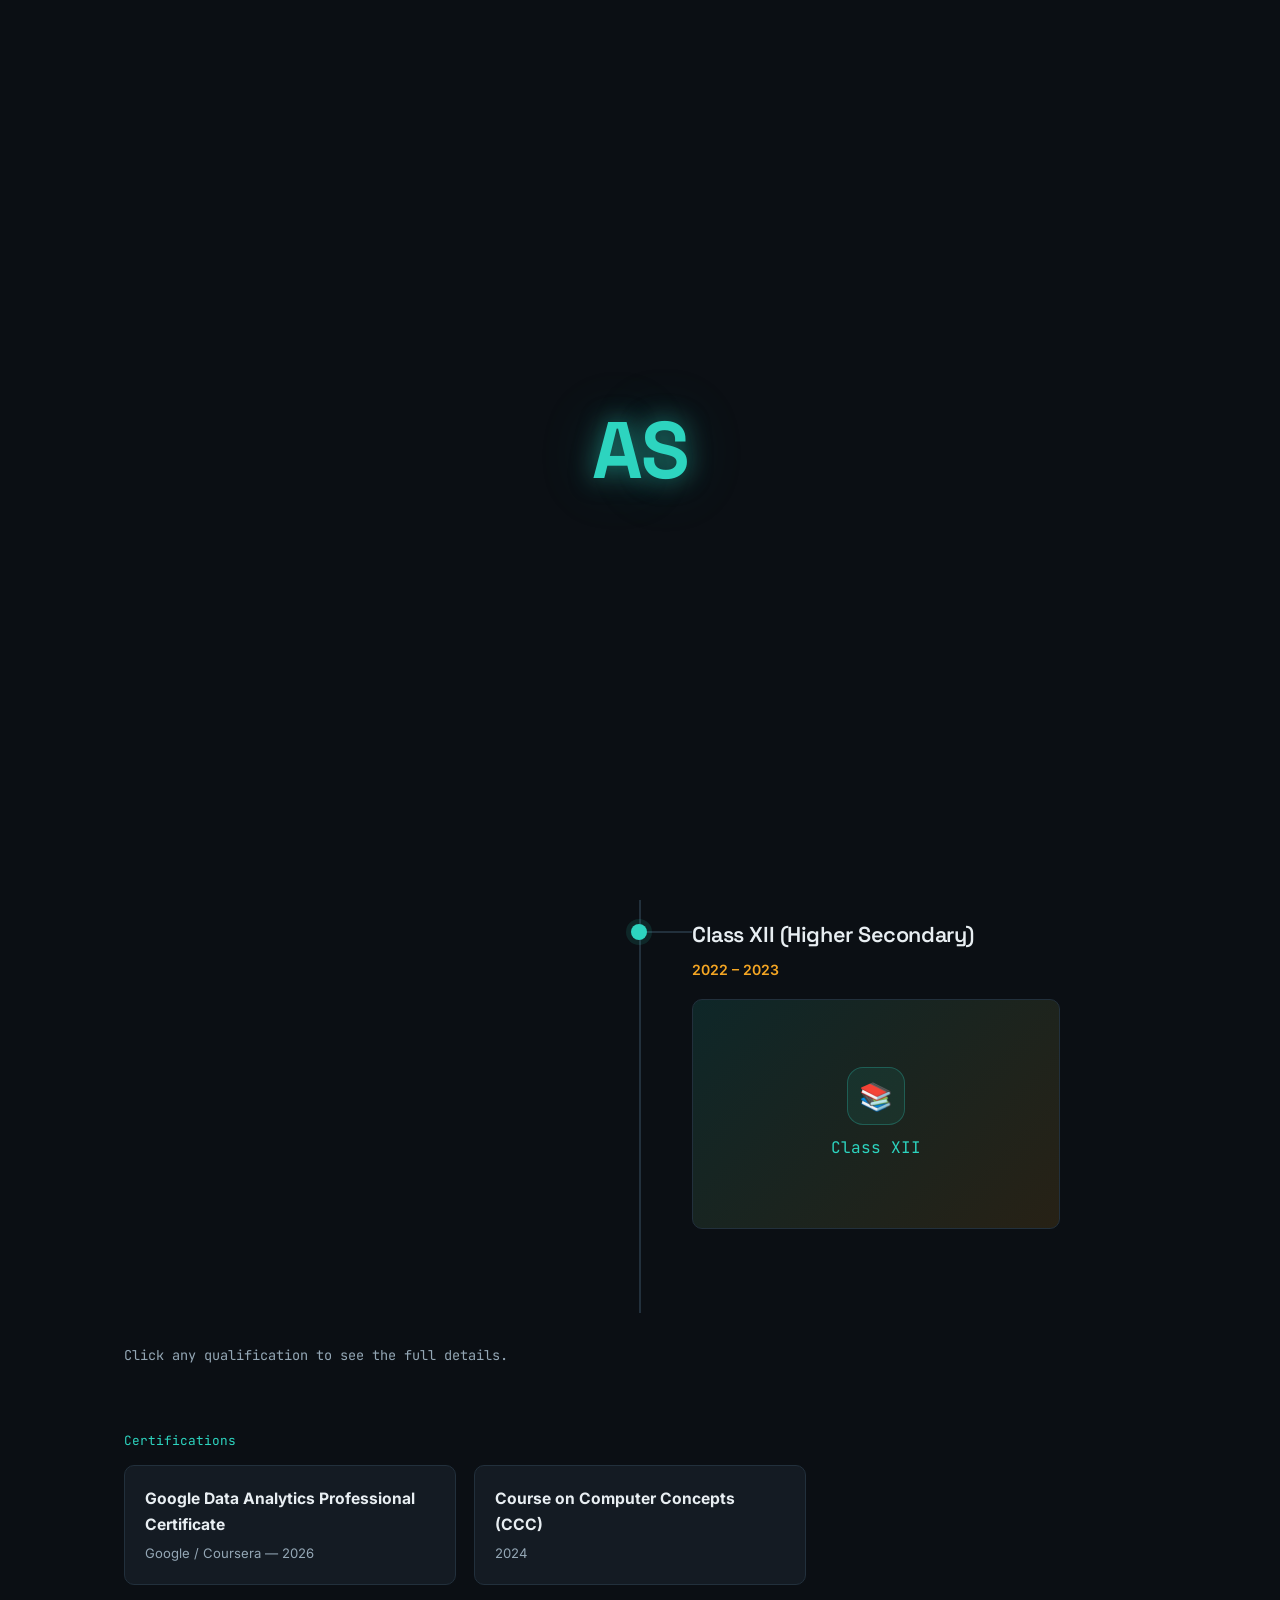
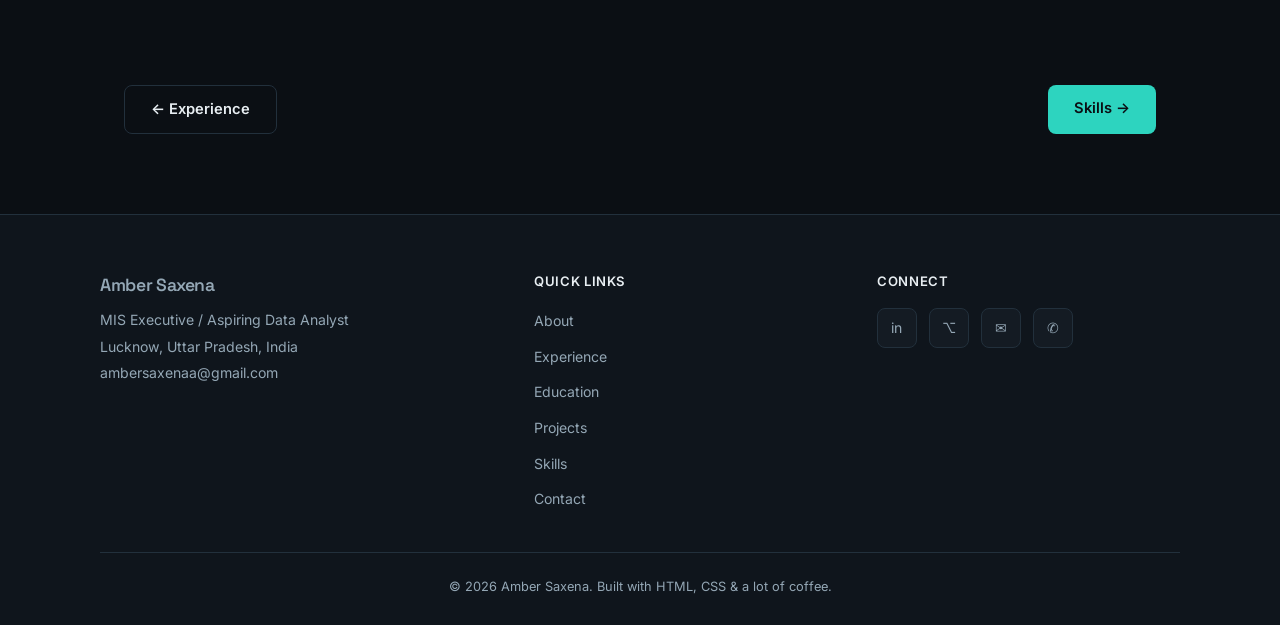
==== commit 6f9264e8: "Add files via upload" ====
--- a/education.html
+++ b/education.html
@@ -7,9 +7,23 @@
 <link rel="preconnect" href="https://fonts.googleapis.com">
 <link rel="preconnect" href="https://fonts.gstatic.com" crossorigin>
 <link href="https://fonts.googleapis.com/css2?family=Space+Grotesk:wght@400;500;600;700&family=Inter:wght@400;500;600;700&family=JetBrains+Mono:wght@400;500&display=swap" rel="stylesheet">
-<link rel="stylesheet" href="style.css?v=43">
+<link rel="stylesheet" href="style.css?v=48">
+
+<style id="moving-background-paths">
+.moving-bg-paths{position:fixed;inset:0;width:100%;height:100%;z-index:0;pointer-events:none;overflow:hidden;background:transparent;}
+.moving-bg-paths svg{display:block;width:100%;height:100%;opacity:.72;}
+.moving-bg-paths path{fill:none;stroke:rgba(190,200,205,.22);stroke-width:2.1;stroke-linecap:round;animation:bgPathFlow 24s linear infinite;}
+.moving-bg-paths path:nth-child(3n){stroke:rgba(175,190,195,.18);}
+.moving-bg-paths path:nth-child(4n){stroke:rgba(205,212,215,.16);}
+@keyframes bgPathFlow{0%{stroke-dashoffset:0;opacity:.12;}50%{opacity:.22;}100%{stroke-dashoffset:-900;opacity:.12;}}
+.moving-bg-content{position:relative;z-index:1;}
+@media (max-width:700px){.moving-bg-paths path{stroke-width:1.45;}.moving-bg-paths svg{opacity:.58;}}
+@media (prefers-reduced-motion:reduce){.moving-bg-paths path{animation:none;opacity:.14;}}
+</style>
 </head>
 <body class="page-loading">
+<div class="moving-bg-paths" id="movingBgPaths" aria-hidden="true"><svg viewBox="0 0 1600 1100" preserveAspectRatio="none"></svg></div>
+
 
 <div class="preloader" id="preloader"><span class="preloader-logo">AS</span></div>
 <script>if(sessionStorage.getItem("as_preloader_shown")){document.getElementById("preloader").classList.add("hide");}</script>
@@ -133,7 +147,7 @@
 <!-- EDUCATION DETAIL MODAL -->
 
 <script src="script.js?v=9"></script>
-<script src="card-interactions.js?v=1"></script>
+<script src="card-interactions.js?v=2"></script>
 <script>
 /* Unified portfolio card interactions
    Makes Home, Experience, Projects and Education cards behave consistently.
@@ -340,6 +354,25 @@
 })();
 
 </script>
-  <script src="drag-swipe.js?v=42"></script>
+  <script src="drag-swipe.js?v=2"></script>
+
+<script id="moving-background-paths-script">
+(() => {
+  const root=document.getElementById('movingBgPaths');
+  if(!root) return;
+  const ns='http://www.w3.org/2000/svg';
+  const svg=root.querySelector('svg');
+  const count=42;
+  for(let i=0;i<count;i++){
+    const p=document.createElementNS(ns,'path');
+    const y=90+i*22;
+    const drift=(i%7)*18;
+    p.setAttribute('d',`M -120 ${y} C ${260+drift} ${y-70-(i%4)*12}, ${560-drift} ${y+70+(i%5)*14}, 880 ${y-5} S ${1420+drift} ${y-65}, 1660 ${y+20}`);
+    p.style.animationDelay=`${-(i*0.55)}s`;
+    p.style.animationDuration=`${22+(i%7)*1.8}s`;
+    svg.appendChild(p);
+  }
+})();
+</script>
 </body>
 </html>
--- a/style.css
+++ b/style.css
@@ -2700,63 +2700,868 @@
   }
 }
 
+
+
+/* V28 — keep the 3D mascot smooth while its small idle motion runs. */
+#robot3DCanvas{
+  will-change:transform;
+}
+
+
 /* =========================================================
-   EXPERIENCE PAGE — glowing branch trees (V43)
-   Dark trunk/branches, twinkling teal + amber orbs on the
-   branch joints and tips. Sits behind the timeline content.
+   MOBILE / RESPONSIVE HARDENING — September 2026
+   Keeps the desktop design intact and fixes narrow Android/iOS
+   layouts, text overflow, hero overlap, timelines, navigation,
+   cards, forms and detail dialogs.
    ========================================================= */
-.timeline-section{position:relative;}   /* no overflow clip: the trees live in the page gutters */
-.timeline-section > .timeline-center,
-.timeline-section > .projects-note{position:relative; z-index:2;}
-
-.tree-scene{
-  position:absolute; top:0; bottom:0;
-  left:calc(50% - 50vw); width:100vw;   /* break out of the 1080px column */
-  z-index:0; pointer-events:none;
-  overflow:hidden;
-}
-
-.exp-tree{
-  position:absolute; top:0; bottom:0;
-  /* only ever occupy the empty gutter beside the 840px timeline column */
-  width:clamp(150px, calc((100vw - 900px) / 2), 360px);
-  height:100%;
-  opacity:.72;
-}
-.exp-tree-left{left:0;}
-.exp-tree-right{right:0; transform:scaleX(-1);}   /* mirror so they lean inward */
-
-/* trunk + branches: dark, only just readable against the background */
-.tree-branch{
-  stroke:#2b3d49;
-  stroke-linecap:round;
-  fill:none;
-}
-
-/* glowing twinkling orbs */
-.tree-orb{
-  fill:var(--accent);
-  filter:drop-shadow(0 0 4px rgba(45,212,191,.9));
-  transform-box:fill-box;
-  transform-origin:center;
-  animation:treeTwinkle var(--dur,3.5s) ease-in-out var(--delay,0s) infinite;
-}
-.tree-orb.amber{
-  fill:var(--amber);
-  filter:drop-shadow(0 0 4px rgba(245,166,35,.9));
-}
-@keyframes treeTwinkle{
-  0%,100%{opacity:.22; transform:scale(.72);}
-  50%    {opacity:1;   transform:scale(1.18);}
-}
-
-/* keep the trees from crowding the cards on smaller screens */
-@media (max-width:1240px){
-  .exp-tree{opacity:.34;}
-}
-@media (max-width:760px){
-  .tree-scene{display:none;}
-}
-@media (prefers-reduced-motion:reduce){
-  .tree-orb{animation:none; opacity:.85;}
-}
+
+html, body {
+  width: 100%;
+  max-width: 100%;
+  overflow-x: clip;
+}
+
+body {
+  min-width: 0;
+}
+
+*, *::before, *::after {
+  min-width: 0;
+}
+
+img, svg, video, canvas {
+  max-width: 100%;
+}
+
+h1, h2, h3, h4, p, a, li, span, button, label {
+  overflow-wrap: anywhere;
+  word-break: normal;
+}
+
+button, input, textarea, select {
+  max-width: 100%;
+  box-sizing: border-box;
+}
+
+/* Do not let decorative fixed-position elements create accidental
+   horizontal overflow on touch devices. */
+@media (hover: none), (pointer: coarse) {
+  .cursor-glow,
+  .scroll-companion {
+    display: none !important;
+  }
+}
+
+/* ---------- Tablet / phone navigation ---------- */
+@media (max-width: 860px) {
+  .nav {
+    padding: 14px 20px;
+    min-height: 62px;
+  }
+
+  .nav-links {
+    top: 62px;
+    height: calc(100dvh - 62px);
+    width: min(86vw, 320px);
+    padding: 28px 24px;
+    gap: 20px;
+    overflow-y: auto;
+    overscroll-behavior: contain;
+  }
+
+  .nav-links a {
+    font-size: 1rem;
+    line-height: 1.35;
+  }
+
+  .nav-cta {
+    margin-top: 4px;
+  }
+}
+
+/* ---------- Home hero: stack instead of overlaying ---------- */
+@media (max-width: 700px) {
+  .hero-split {
+    min-height: auto;
+    display: block;
+    text-align: center;
+    padding: 0 20px 64px;
+  }
+
+  .hero-split-bg {
+    background-position: center top;
+  }
+
+  .hero-split-bg::before {
+    background:
+      linear-gradient(180deg,
+        rgba(11,15,20,.12) 0%,
+        rgba(11,15,20,.55) 25%,
+        var(--bg) 54%,
+        var(--bg) 100%);
+  }
+
+  .hero-split-inner--overlay {
+    min-height: 0;
+    width: 100%;
+    display: flex;
+    flex-direction: column;
+    align-items: stretch;
+    padding-top: 12px;
+  }
+
+  .glass-data-orb {
+    position: relative !important;
+    order: 0;
+    top: auto !important;
+    right: auto !important;
+    left: auto !important;
+    width: min(72vw, 280px) !important;
+    height: min(72vw, 280px) !important;
+    margin: 18px auto 12px;
+    transform: none !important;
+    opacity: .9;
+  }
+
+  .hero-text {
+    order: 1;
+    width: 100%;
+    max-width: 620px;
+    margin: 0 auto;
+    position: relative;
+    z-index: 3;
+  }
+
+  .hero-text .hero-title {
+    font-size: clamp(2.15rem, 11vw, 3.3rem);
+    line-height: 1.02;
+  }
+
+  .hero-role {
+    font-size: clamp(.95rem, 4vw, 1.1rem);
+    line-height: 1.45;
+    margin-top: 10px;
+  }
+
+  .hero-text .hero-desc {
+    max-width: 560px;
+    margin: 18px auto 24px;
+    font-size: .94rem;
+    line-height: 1.7;
+  }
+
+  .hero-social {
+    justify-content: center;
+    flex-wrap: wrap;
+    margin-bottom: 24px;
+  }
+
+  .hero-actions {
+    display: flex;
+    justify-content: center;
+    align-items: stretch;
+    flex-wrap: wrap;
+    gap: 10px;
+  }
+
+  .hero-actions .btn {
+    flex: 1 1 170px;
+    max-width: 260px;
+  }
+}
+
+@media (max-width: 420px) {
+  .hero-split {
+    padding-left: 16px;
+    padding-right: 16px;
+    padding-bottom: 52px;
+  }
+
+  .glass-data-orb {
+    width: min(70vw, 245px) !important;
+    height: min(70vw, 245px) !important;
+  }
+
+  .hero-text .hero-title {
+    font-size: clamp(2rem, 12vw, 2.7rem);
+  }
+
+  .hero-actions {
+    flex-direction: column;
+    align-items: stretch;
+  }
+
+  .hero-actions .btn {
+    width: 100%;
+    max-width: none;
+  }
+}
+
+/* ---------- General page headings ---------- */
+@media (max-width: 600px) {
+  .section {
+    padding: 64px 18px;
+  }
+
+  .page-hero {
+    padding: 86px 18px 28px;
+  }
+
+  .page-hero h1 {
+    font-size: clamp(2rem, 10vw, 2.8rem);
+    line-height: 1.08;
+  }
+
+  .page-hero-desc {
+    font-size: .94rem;
+    line-height: 1.65;
+  }
+
+  .section-eyebrow {
+    font-size: .7rem;
+    line-height: 1.5;
+  }
+}
+
+/* ---------- Home cards / grids ---------- */
+@media (max-width: 860px) {
+  .highlight-grid,
+  .project-grid,
+  .skills-page,
+  .cert-grid,
+  .contact-grid,
+  .about-grid {
+    width: 100%;
+    min-width: 0;
+  }
+
+  .highlight-card,
+  .project-card,
+  .cert-card,
+  .skill-block {
+    min-width: 0;
+    width: 100%;
+  }
+
+  .highlight-card h3,
+  .project-card h3,
+  .cert-card h4 {
+    line-height: 1.3;
+  }
+
+  .about-actions {
+    flex-wrap: wrap;
+  }
+}
+
+@media (max-width: 480px) {
+  .highlight-grid {
+    grid-template-columns: 1fr !important;
+  }
+
+  .about-actions {
+    flex-direction: column;
+    align-items: stretch;
+  }
+
+  .about-actions .btn {
+    width: 100%;
+    text-align: center;
+  }
+}
+
+/* ---------- Stats ---------- */
+@media (max-width: 520px) {
+  .stats-grid {
+    grid-template-columns: 1fr 1fr !important;
+    gap: 24px 14px;
+    padding-left: 18px;
+    padding-right: 18px;
+  }
+
+  .stat-number {
+    font-size: clamp(1.9rem, 10vw, 2.5rem);
+  }
+
+  .stat-item p {
+    font-size: .78rem;
+    line-height: 1.4;
+  }
+}
+
+/* ---------- Alternating timeline becomes a single readable column ---------- */
+@media (max-width: 700px) {
+  .timeline-center {
+    width: 100%;
+    max-width: 100%;
+    padding: 10px 0;
+  }
+
+  .timeline-center::before {
+    left: 10px;
+    transform: none;
+  }
+
+  .timeline-center-item,
+  .timeline-center-item.left,
+  .timeline-center-item.right {
+    width: 100%;
+    left: 0;
+    padding: 0 0 46px 34px;
+    text-align: left;
+  }
+
+  .timeline-center-item.left .timeline-center-dot,
+  .timeline-center-item.right .timeline-center-dot {
+    left: 2px;
+    right: auto;
+    top: 5px;
+  }
+
+  .timeline-center-content {
+    width: 100%;
+    max-width: 100%;
+  }
+
+  .timeline-center-content h3 {
+    font-size: clamp(1rem, 4.6vw, 1.25rem);
+    line-height: 1.35;
+  }
+
+  .timeline-date-big {
+    font-size: .8rem;
+    line-height: 1.45;
+  }
+
+  .timeline-thumb-big,
+  .timeline-center-item.left .timeline-thumb-big,
+  .timeline-center-item.right .timeline-thumb-big {
+    width: 100%;
+    max-width: none;
+    height: 170px;
+    margin-left: 0;
+    margin-right: 0;
+  }
+
+  .projects-note {
+    font-size: .76rem;
+    line-height: 1.55;
+  }
+}
+
+@media (max-width: 380px) {
+  .timeline-center-item,
+  .timeline-center-item.left,
+  .timeline-center-item.right {
+    padding-left: 30px;
+  }
+
+  .timeline-center::before {
+    left: 8px;
+  }
+
+  .timeline-center-item.left .timeline-center-dot,
+  .timeline-center-item.right .timeline-center-dot {
+    left: 0;
+  }
+}
+
+/* ---------- Home horizontal carousels ---------- */
+@media (max-width: 860px) {
+  .carousel-wrap,
+  .carousel-head {
+    width: 100%;
+    max-width: 100%;
+  }
+
+  .carousel-track--fit {
+    grid-template-columns: 1fr !important;
+  }
+
+  .carousel-track:not(.carousel-track--fit) .carousel-card,
+  #edu-track .carousel-card,
+  #proj-track .carousel-card {
+    flex-basis: 100% !important;
+    width: 100% !important;
+    max-width: 100%;
+  }
+}
+
+@media (max-width: 480px) {
+  .carousel-head {
+    padding-left: 18px;
+    padding-right: 18px;
+    gap: 14px;
+  }
+
+  .carousel-head h2 {
+    line-height: 1.2;
+  }
+
+  .carousel-card {
+    padding: 17px;
+  }
+
+  .carousel-thumb,
+  #edu-track .carousel-thumb,
+  #proj-track .carousel-thumb {
+    height: 150px !important;
+    min-height: 150px !important;
+  }
+}
+
+/* ---------- Skills / SVG ---------- */
+@media (max-width: 600px) {
+  .radar-wrap {
+    width: 100%;
+    overflow: hidden;
+  }
+
+  .radar-chart {
+    width: min(100%, 330px);
+    height: auto;
+    margin: 0 auto;
+  }
+
+  .radar-caption {
+    font-size: .78rem;
+    line-height: 1.55;
+    padding: 0 8px;
+  }
+
+  .skill-block h3 {
+    font-size: 1.15rem;
+  }
+
+  .skill-bar-label {
+    gap: 10px;
+  }
+}
+
+/* ---------- Previous / next page buttons ---------- */
+@media (max-width: 520px) {
+  .page-nav-footer {
+    padding: 0 18px 56px;
+    flex-direction: column;
+  }
+
+  .page-nav-footer .btn {
+    width: 100%;
+    text-align: center;
+  }
+}
+
+/* ---------- Footer ---------- */
+@media (max-width: 700px) {
+  .footer {
+    padding: 44px 18px 24px;
+  }
+
+  .footer-grid {
+    grid-template-columns: 1fr !important;
+    gap: 28px;
+  }
+
+  .footer-brand p,
+  .footer-col a {
+    overflow-wrap: anywhere;
+  }
+
+  .footer-social {
+    flex-wrap: wrap;
+  }
+}
+
+/* ---------- Detail dialogs: never exceed the phone viewport ---------- */
+@media (max-width: 760px) {
+  .portfolio-detail-modal,
+  .detail-modal,
+  .education-detail-modal {
+    padding: 10px !important;
+    align-items: center;
+  }
+
+  .portfolio-detail-modal .portfolio-detail-inner,
+  .detail-modal .detail-modal-inner,
+  .education-detail-modal .education-detail-inner {
+    width: calc(100vw - 20px) !important;
+    max-width: calc(100vw - 20px) !important;
+    min-height: 0 !important;
+    max-height: calc(100dvh - 20px) !important;
+    height: auto;
+    overflow-y: auto;
+    overflow-x: hidden;
+    padding: 20px !important;
+    border-radius: 16px;
+  }
+
+  .portfolio-detail-grid,
+  .education-detail-grid {
+    grid-template-columns: 1fr !important;
+    gap: 18px !important;
+  }
+
+  .portfolio-detail-visual,
+  .education-detail-visual {
+    min-height: 145px !important;
+    max-height: 190px;
+  }
+
+  .portfolio-detail-copy h2 {
+    font-size: clamp(1.45rem, 7vw, 2rem);
+    line-height: 1.18;
+  }
+
+  .portfolio-detail-description,
+  .portfolio-detail-list li {
+    font-size: .88rem;
+    line-height: 1.6;
+  }
+
+  .detail-modal-inner {
+    width: calc(100vw - 20px) !important;
+    max-width: calc(100vw - 20px) !important;
+  }
+}
+
+/* ---------- Forms ---------- */
+@media (max-width: 600px) {
+  .contact-form--full,
+  .contact-info--full {
+    max-width: 100%;
+    width: 100%;
+  }
+
+  .contact-form input,
+  .contact-form textarea,
+  .contact-form button {
+    width: 100%;
+    max-width: 100%;
+  }
+
+  .contact-form--full button {
+    align-self: stretch;
+  }
+}
+
+/* ---------- Touch devices: remove desktop hover transforms ---------- */
+@media (hover: none), (pointer: coarse) {
+  .highlight-card:hover,
+  .project-card:hover,
+  .carousel-card:hover,
+  .timeline-center-item:hover .timeline-thumb-big,
+  .timeline-center-item:hover .timeline-center-content,
+  .photo-frame:hover {
+    transform: none;
+  }
+}
+
+/* Extra-small Android devices */
+@media (max-width: 360px) {
+  .nav {
+    padding-left: 14px;
+    padding-right: 14px;
+  }
+
+  .section,
+  .page-hero {
+    padding-left: 14px;
+    padding-right: 14px;
+  }
+
+  .nav-links {
+    width: 90vw;
+  }
+
+  .section-eyebrow {
+    letter-spacing: .04em;
+  }
+}
+
+
+/* =========================================================
+   V47 — MOBILE PRECISION PASS
+   Purpose: preserve the desktop composition while making the
+   phone layout deterministic at 320–860px.
+   ========================================================= */
+
+/* Never allow a child to establish a wider layout than the viewport. */
+@media (max-width: 860px){
+  html, body{width:100%; max-width:100%; overflow-x:hidden !important;}
+  body{position:relative;}
+  .nav, .section, .page-hero, .footer, .page-nav-footer,
+  .hero, .hero-split, .hero-split-inner--overlay,
+  .carousel-section, .carousel-head{max-width:100%; min-width:0;}
+
+  /* Use the phone width, not viewport-width calculations that can include
+     the browser scrollbar, for every major panel. */
+  .section{padding-left:clamp(16px,5vw,28px); padding-right:clamp(16px,5vw,28px);}
+  .page-hero{padding-left:clamp(16px,5vw,28px); padding-right:clamp(16px,5vw,28px);}
+
+  /* Header stays compact and the menu becomes a proper sheet. */
+  .nav{height:62px; padding:12px 18px;}
+  .nav-logo{font-size:1.15rem; flex:0 0 auto;}
+  .nav-toggle{width:40px; height:40px; align-items:center; justify-content:center; flex:0 0 40px;}
+  .nav-links{
+    position:fixed !important;
+    top:62px !important; right:0 !important; bottom:0 !important;
+    width:min(86vw,330px) !important;
+    height:auto !important;
+    padding:24px 20px 32px !important;
+    gap:8px !important;
+    background:rgba(15,21,28,.98) !important;
+    backdrop-filter:blur(18px);
+    -webkit-backdrop-filter:blur(18px);
+    box-shadow:-18px 0 45px rgba(0,0,0,.35);
+    overflow-y:auto !important;
+    transform:translate3d(100%,0,0) !important;
+    visibility:hidden;
+  }
+  .nav-links.open{
+    transform:translate3d(0,0,0) !important;
+    visibility:visible;
+  }
+  .nav-links a{
+    width:100%; padding:13px 4px; font-size:1rem; line-height:1.3;
+  }
+  .nav-links .nav-cta{width:100%; text-align:center; margin-top:8px; padding:12px 16px;}
+
+  /* Page hero: reserve enough space below the sticky nav and prevent
+     long descriptions from forcing horizontal growth. */
+  .page-hero{
+    width:100%; text-align:center;
+    padding-top:74px !important;
+    padding-bottom:22px !important;
+  }
+  .page-hero h1{font-size:clamp(2rem,10vw,3rem); max-width:100%;}
+  .page-hero-desc{max-width:42rem; margin-left:auto; margin-right:auto;}
+
+  /* Home hero is a true vertical composition on phones. */
+  .hero-split{
+    width:100%; min-height:0 !important;
+    padding:0 16px 56px !important;
+    overflow:hidden;
+  }
+  .hero-split-inner--overlay{
+    width:100%; max-width:100%; min-height:0 !important;
+    padding:0 !important; display:flex; flex-direction:column;
+  }
+  .glass-data-orb{
+    order:0; flex:0 0 auto;
+    width:min(74vw,270px) !important;
+    height:min(74vw,270px) !important;
+    margin:22px auto 18px !important;
+    position:relative !important; inset:auto !important;
+    transform:none !important;
+  }
+  .hero-text{
+    order:1; width:100%; max-width:680px; margin:0 auto;
+    padding:0 !important; text-align:center;
+  }
+  .hero-text .hero-title{
+    max-width:100%; font-size:clamp(2.15rem,11vw,3.4rem);
+    line-height:1.02; letter-spacing:-.035em;
+  }
+  .hero-role{max-width:100%; font-size:clamp(.9rem,3.8vw,1.08rem);}
+  .hero-text .hero-desc{max-width:560px; font-size:.94rem; line-height:1.65;}
+  .hero-social{justify-content:center; flex-wrap:wrap;}
+  .hero-actions{justify-content:center; flex-wrap:wrap; width:100%;}
+
+  /* Grid sections become single-column only where a two-column card would
+     become cramped. */
+  .highlight-grid, .project-grid, .skills-page, .cert-grid,
+  .contact-grid, .about-grid{width:100%; min-width:0;}
+  .highlight-card, .project-card, .cert-card, .skill-block,
+  .contact-form, .contact-info{min-width:0; max-width:100%;}
+
+  /* Stats: two columns on normal phones, one column on ultra-narrow phones. */
+  .stats-grid{width:100%; min-width:0;}
+
+  /* Timeline: keep the central line, but put every card on one side of it. */
+  .timeline-center{width:100%; max-width:100%; padding:12px 0 0;}
+  .timeline-center::before{left:9px !important; transform:none !important;}
+  .timeline-center-item,
+  .timeline-center-item.left,
+  .timeline-center-item.right{
+    width:100% !important; left:0 !important;
+    padding:0 0 42px 31px !important;
+    text-align:left !important;
+  }
+  .timeline-center-item.left .timeline-center-dot,
+  .timeline-center-item.right .timeline-center-dot{
+    left:2px !important; right:auto !important; top:6px;
+    width:14px; height:14px;
+  }
+  .timeline-center-content{width:100%; max-width:100%;}
+  .timeline-center-content h3{
+    font-size:clamp(1rem,4.4vw,1.28rem);
+    line-height:1.28; margin-bottom:5px;
+  }
+  .timeline-date-big{font-size:.78rem; margin-bottom:13px;}
+  .timeline-thumb-big{
+    width:100% !important; max-width:none !important;
+    height:clamp(145px,42vw,190px) !important;
+    margin:0 !important;
+  }
+
+  /* Home preview cards: one card per viewport, no accidental 3-column squeeze. */
+  .carousel-track:not(.carousel-track--fit){
+    width:100%; max-width:100%; min-width:0;
+  }
+  .carousel-track:not(.carousel-track--fit) .carousel-card,
+  #edu-track .carousel-card, #proj-track .carousel-card{
+    flex:0 0 100% !important; width:100% !important; max-width:100% !important;
+  }
+  .carousel-card{min-width:0; overflow:hidden;}
+  .carousel-card h3{font-size:1.05rem; line-height:1.3;}
+
+  /* Skills radar: never let its labels force the page wider. */
+  .radar-wrap{width:100%; max-width:100%; overflow:hidden;}
+  .radar-chart{display:block; width:min(88vw,330px); max-width:100%; height:auto; margin:auto;}
+
+  /* Buttons become full-width only where the row would otherwise wrap badly. */
+  .page-nav-footer{width:100%; padding-left:16px; padding-right:16px;}
+
+  /* Footer columns stack cleanly and email/long URLs can wrap. */
+  .footer{width:100%; padding-left:18px; padding-right:18px;}
+  .footer-grid{width:100%; grid-template-columns:1fr !important; gap:26px;}
+  .footer-brand, .footer-col{min-width:0;}
+
+  /* Detail modals: use a true phone sheet instead of a desktop-sized dialog. */
+  .portfolio-detail-modal, .detail-modal, .education-detail-modal{
+    padding:8px !important;
+  }
+  .portfolio-detail-modal .portfolio-detail-inner,
+  .detail-modal .detail-modal-inner,
+  .education-detail-modal .education-detail-inner{
+    width:calc(100% - 4px) !important;
+    max-width:none !important;
+    max-height:calc(100dvh - 16px) !important;
+    min-height:0 !important;
+    padding:18px !important;
+    border-radius:14px;
+    overflow-x:hidden !important;
+    overflow-y:auto !important;
+  }
+  .portfolio-detail-grid, .education-detail-grid{grid-template-columns:1fr !important;}
+  .portfolio-detail-visual, .education-detail-visual{width:100%; min-width:0;}
+  .portfolio-detail-copy{min-width:0;}
+  .portfolio-detail-copy h2{font-size:clamp(1.35rem,7vw,2rem); line-height:1.15;}
+
+  /* Disable expensive desktop-only 3D transforms on touch. */
+  .tilt-el, .carousel-card, .project-card{transform-style:flat !important;}
+}
+
+@media (max-width:480px){
+  .hero-split{padding-left:14px !important; padding-right:14px !important;}
+  .glass-data-orb{width:min(72vw,245px) !important; height:min(72vw,245px) !important;}
+  .hero-text .hero-title{font-size:clamp(2rem,12vw,2.75rem);}
+  .hero-actions{flex-direction:column; align-items:stretch; gap:10px;}
+  .hero-actions .btn{width:100%; max-width:none;}
+  .stats-grid{grid-template-columns:1fr 1fr !important; gap:20px 12px;}
+  .stat-number{font-size:clamp(1.75rem,9vw,2.35rem);}
+  .section{padding-top:56px; padding-bottom:56px;}
+  .page-nav-footer{flex-direction:column; gap:10px; padding-bottom:48px;}
+  .page-nav-footer .btn{width:100%; text-align:center;}
+}
+
+@media (max-width:360px){
+  .nav{padding-left:12px; padding-right:12px;}
+  .nav-links{width:92vw !important; padding-left:18px !important; padding-right:18px !important;}
+  .page-hero{padding-left:13px !important; padding-right:13px !important;}
+  .section{padding-left:13px; padding-right:13px;}
+  .hero-split{padding-left:12px !important; padding-right:12px !important;}
+  .timeline-center-item,
+  .timeline-center-item.left,
+  .timeline-center-item.right{padding-left:27px !important;}
+  .timeline-center::before{left:7px !important;}
+  .timeline-center-item.left .timeline-center-dot,
+  .timeline-center-item.right .timeline-center-dot{left:0 !important;}
+  .glass-data-orb{width:225px !important; height:225px !important;}
+  .hero-text .hero-title{font-size:2rem;}
+  .hero-role{font-size:.88rem;}
+  .hero-text .hero-desc{font-size:.86rem;}
+}
+
+/* =========================================================
+   V48 — MOBILE NAV + HERO BUTTON POLISH
+   ========================================================= */
+@media (max-width: 860px){
+  /* Mobile menu: full-width, fully visible sheet so every link is reachable. */
+  .nav-links{
+    left:0 !important;
+    right:0 !important;
+    top:62px !important;
+    width:100% !important;
+    max-width:none !important;
+    height:calc(100dvh - 62px) !important;
+    max-height:calc(100dvh - 62px) !important;
+    padding:20px 22px 36px !important;
+    gap:4px !important;
+    align-items:stretch !important;
+    justify-content:flex-start !important;
+    overflow-y:auto !important;
+    overflow-x:hidden !important;
+    -webkit-overflow-scrolling:touch;
+    transform:translate3d(0,-105%,0) !important;
+    visibility:hidden;
+    opacity:0;
+    transition:transform .28s ease, opacity .2s ease, visibility .28s ease !important;
+  }
+  .nav-links.open{
+    transform:translate3d(0,0,0) !important;
+    visibility:visible;
+    opacity:1;
+  }
+  .nav-links a{
+    flex:0 0 auto;
+    min-height:48px;
+    display:flex;
+    align-items:center;
+    width:100%;
+    padding:13px 10px !important;
+    font-size:1rem !important;
+    border-bottom:1px solid rgba(34,48,60,.65);
+  }
+  .nav-links a::after{display:none !important;}
+  .nav-links .nav-cta{
+    width:100% !important;
+    justify-content:center;
+    min-height:48px;
+    margin-top:10px !important;
+    border-bottom:0 !important;
+    padding:12px 16px !important;
+  }
+}
+
+/* The hero buttons should stay compact on phones rather than becoming huge bars. */
+@media (max-width:480px){
+  .hero-actions{
+    flex-direction:row !important;
+    align-items:center !important;
+    justify-content:center !important;
+    gap:10px !important;
+    width:100%;
+  }
+  .hero-actions .btn,
+  .hero-actions .btn-big{
+    width:auto !important;
+    max-width:none !important;
+    min-width:0 !important;
+    padding:10px 16px !important;
+    font-size:.84rem !important;
+    line-height:1.2 !important;
+    border-radius:8px !important;
+    white-space:nowrap;
+  }
+}
+
+@media (max-width:360px){
+  .hero-actions{gap:8px !important;}
+  .hero-actions .btn,
+  .hero-actions .btn-big{
+    padding:9px 12px !important;
+    font-size:.78rem !important;
+  }
+}
+\n\n/* =========================================================\n   EXPERIENCE — ANIMATED BACKGROUND PATHS\n   Decorative paths sit above the page theme and below timeline content.\n   They are intentionally subtle so the existing portfolio theme remains visible.\n   ========================================================= */\n.timeline-section{\n  position:relative;\n  isolation:isolate;\n  overflow:hidden;\n}\n\n.timeline-section > .experience-background-paths{\n  position:absolute;\n  inset:0;\n  z-index:1;\n  pointer-events:none;\n  overflow:hidden;\n  color:rgba(226,232,240,.92);\n  opacity:.9;\n}\n\n.experience-background-paths svg{\n  width:100%;\n  height:100%;\n  min-height:420px;\n  display:block;\n  overflow:visible;\n}\n\n.experience-path-group{\n  fill:none;\n}\n\n.experience-path-group path{\n  fill:none;\n  stroke:currentColor;\n  stroke-opacity:var(--path-opacity);\n  stroke-dasharray:420 760;\n  stroke-dashoffset:0;\n  animation:\n    experiencePathFlow var(--path-duration) linear var(--path-delay) infinite var(--path-direction),\n    experiencePathPulse 5s ease-in-out calc(var(--path-delay) * .35) infinite;\n  will-change:stroke-dashoffset,opacity;\n}\n\n@keyframes experiencePathFlow{\n  from{stroke-dashoffset:0;}\n  to{stroke-dashoffset:-1180;}\n}\n\n@keyframes experiencePathPulse{\n  0%,100%{opacity:.62;}\n  50%{opacity:1;}\n}\n\n/* Keep the actual experience content above the animated paths. */\n.timeline-section > .timeline-center,\n.timeline-section > .projects-note{\n  position:relative;\n  z-index:2;\n}\n\n@media (max-width:700px){\n  .timeline-section > .experience-background-paths{\n    opacity:.55;\n  }\n  .experience-background-paths svg{\n    min-height:520px;\n  }\n}\n\n@media (prefers-reduced-motion:reduce){\n  .experience-path-group path{\n    animation:none;\n    stroke-dasharray:none;\n    opacity:.18;\n  }\n}\n
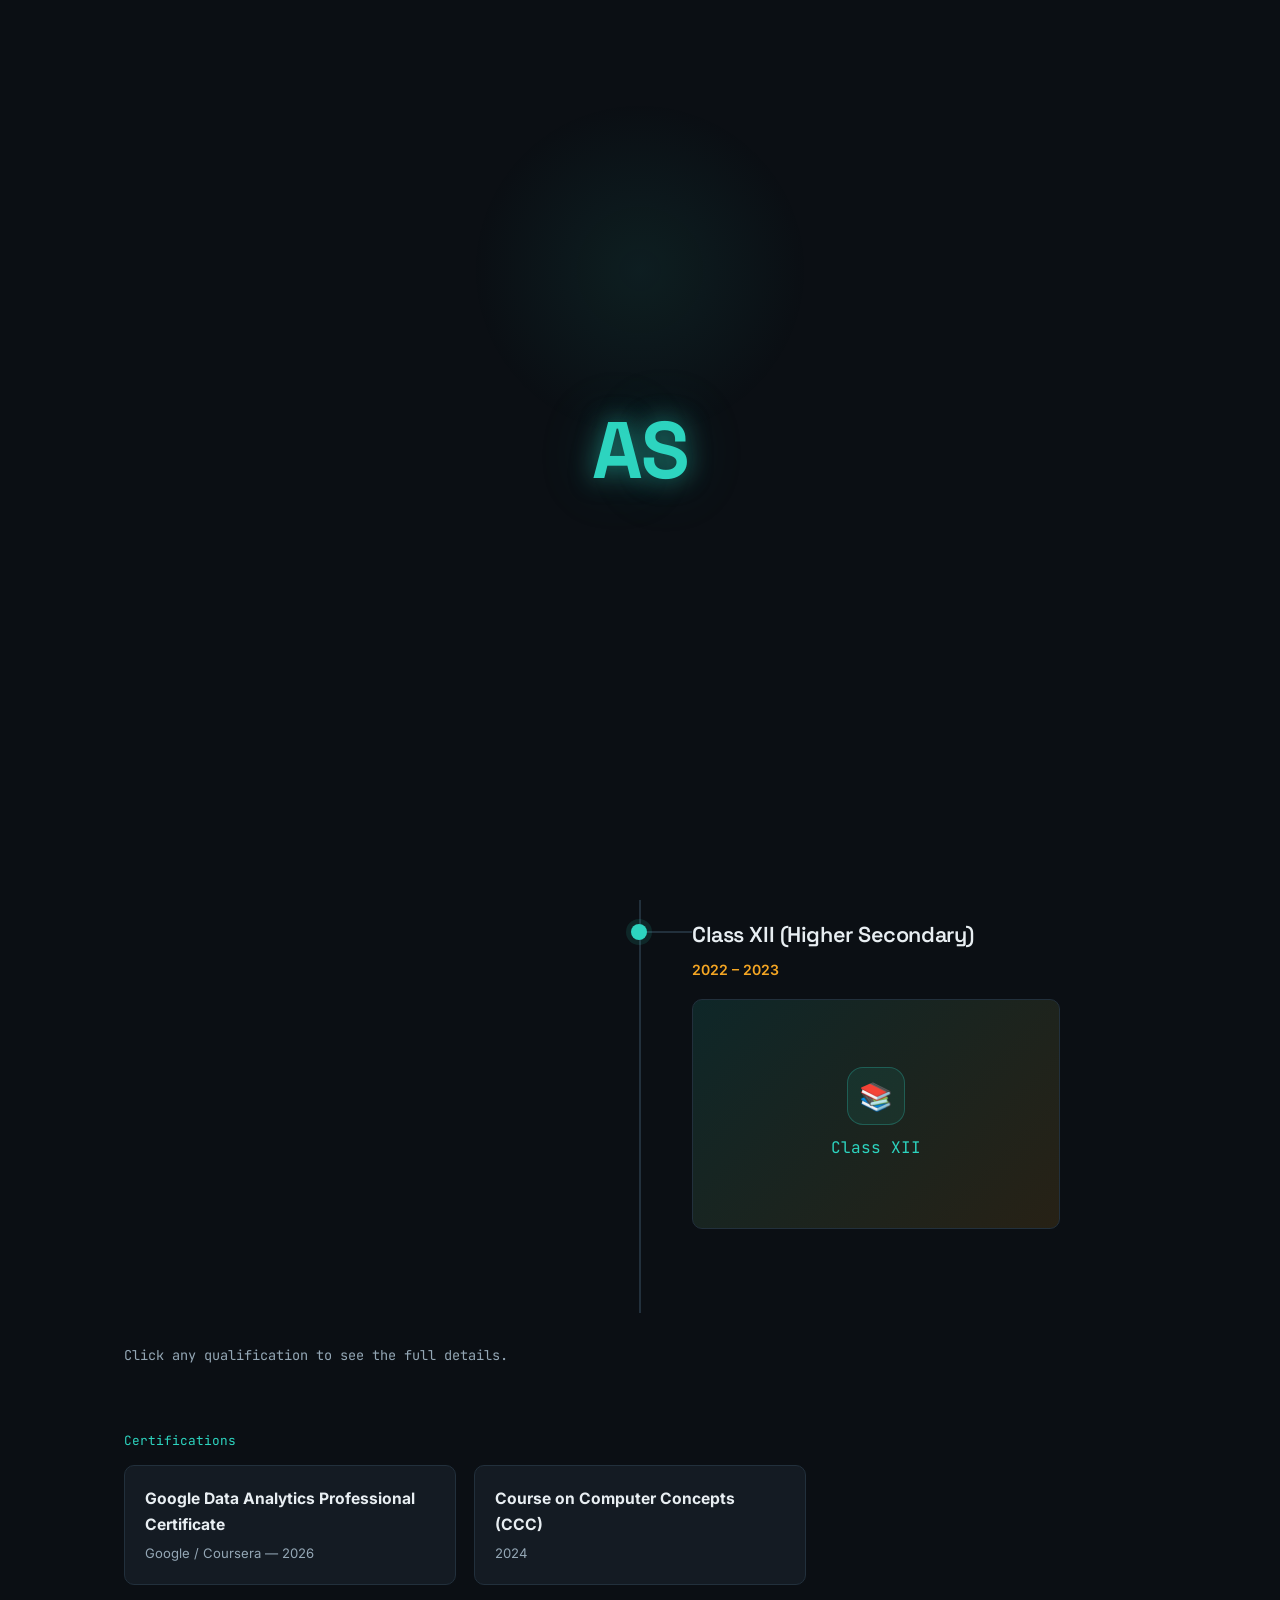
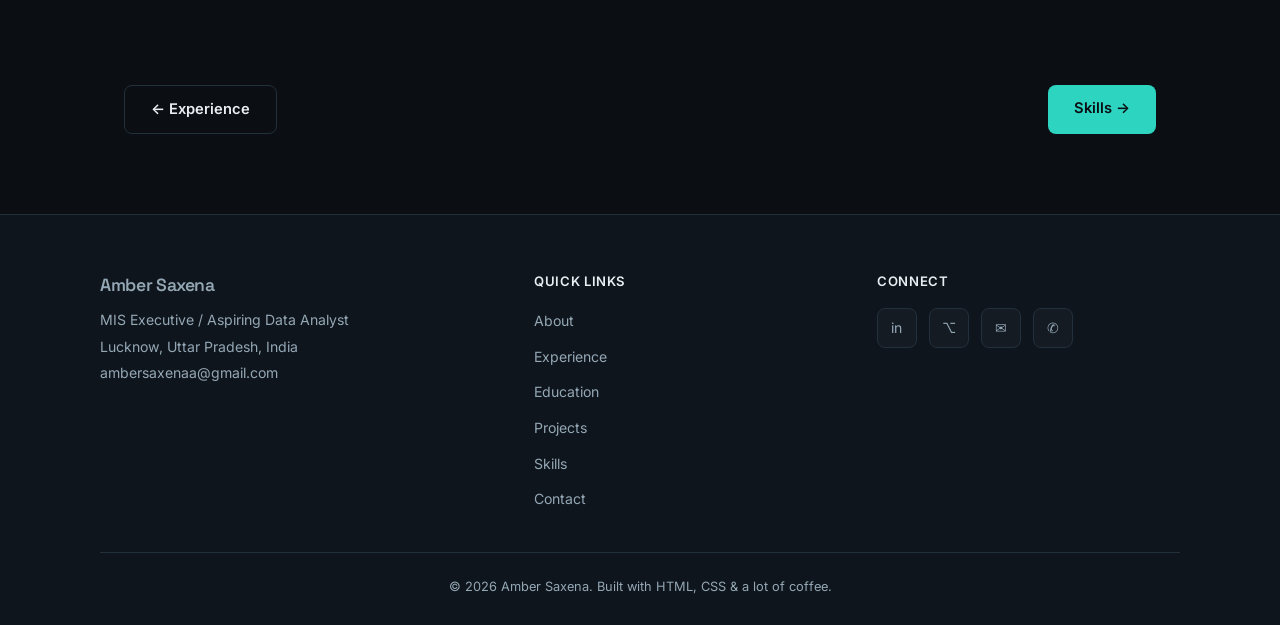
==== commit 1d7af626: "Add files via upload" ====
--- a/education.html
+++ b/education.html
@@ -8,27 +8,52 @@
 <link rel="preconnect" href="https://fonts.gstatic.com" crossorigin>
 <link href="https://fonts.googleapis.com/css2?family=Space+Grotesk:wght@400;500;600;700&family=Inter:wght@400;500;600;700&family=JetBrains+Mono:wght@400;500&display=swap" rel="stylesheet">
 <link rel="stylesheet" href="style.css?v=48">
-
-<style id="moving-background-paths">
-.moving-bg-paths{position:fixed;inset:0;width:100%;height:100%;z-index:0;pointer-events:none;overflow:hidden;background:transparent;}
-.moving-bg-paths svg{display:block;width:100%;height:100%;opacity:.72;}
-.moving-bg-paths path{fill:none;stroke:rgba(190,200,205,.22);stroke-width:2.1;stroke-linecap:round;animation:bgPathFlow 24s linear infinite;}
-.moving-bg-paths path:nth-child(3n){stroke:rgba(175,190,195,.18);}
-.moving-bg-paths path:nth-child(4n){stroke:rgba(205,212,215,.16);}
-@keyframes bgPathFlow{0%{stroke-dashoffset:0;opacity:.12;}50%{opacity:.22;}100%{stroke-dashoffset:-900;opacity:.12;}}
-.moving-bg-content{position:relative;z-index:1;}
-@media (max-width:700px){.moving-bg-paths path{stroke-width:1.45;}.moving-bg-paths svg{opacity:.58;}}
-@media (prefers-reduced-motion:reduce){.moving-bg-paths path{animation:none;opacity:.14;}}
+<style>
+/* EXPERIENCE BACKGROUND PATHS — same moving background used on Experience */
+.experience-paths{
+  position:fixed; inset:0; z-index:0; pointer-events:none; overflow:hidden;
+  opacity:.38;
+}
+.experience-paths svg{width:100%;height:100%;display:block;}
+.experience-paths path{
+  fill:none;
+  stroke:rgba(185,200,205,.27);
+  stroke-width:1.8;
+  vector-effect:non-scaling-stroke;
+  stroke-linecap:round;
+  animation:experiencePathFlow 22s linear infinite;
+}
+.experience-paths path:nth-child(3n){animation-duration:28s;opacity:.50;}
+.experience-paths path:nth-child(4n){animation-duration:33s;opacity:.38;}
+.experience-paths path:nth-child(5n){animation-duration:25s;opacity:.54;}
+@keyframes experiencePathFlow{
+  0%{stroke-dashoffset:0;opacity:.16;}
+  45%{opacity:.42;}
+  100%{stroke-dashoffset:-900;opacity:.16;}
+}
+.nav, .page-hero, .section, .page-nav-footer, .footer{position:relative;z-index:1;}
+.nav{z-index:20 !important;}
+.preloader,.cursor-glow,.scroll-progress{z-index:100 !important;}
+@media (max-width:700px){
+  .experience-paths{opacity:.22;}
+  .experience-paths path{stroke-width:1.35;}
+}
+@media (prefers-reduced-motion:reduce){
+  .experience-paths path{animation:none;stroke-dashoffset:0;}
+}
 </style>
 </head>
 <body class="page-loading">
-<div class="moving-bg-paths" id="movingBgPaths" aria-hidden="true"><svg viewBox="0 0 1600 1100" preserveAspectRatio="none"></svg></div>
-
 
 <div class="preloader" id="preloader"><span class="preloader-logo">AS</span></div>
 <script>if(sessionStorage.getItem("as_preloader_shown")){document.getElementById("preloader").classList.add("hide");}</script>
 
 <div class="scroll-progress" id="scrollProgress"></div>
+<div class="experience-paths" aria-hidden="true">
+  <svg id="experiencePathsSvg" viewBox="0 0 1440 1600" preserveAspectRatio="none">
+    <title>Animated background paths</title>
+  </svg>
+</div>
 <div class="cursor-glow" id="cursorGlow"></div>
 <header class="nav" id="nav">
   <a href="index.html" class="nav-logo">AS<span>.</span></a>
@@ -355,23 +380,25 @@
 
 </script>
   <script src="drag-swipe.js?v=2"></script>
-
-<script id="moving-background-paths-script">
+<script>
+/* Same Background Paths animation used on the Experience section. */
 (() => {
-  const root=document.getElementById('movingBgPaths');
-  if(!root) return;
-  const ns='http://www.w3.org/2000/svg';
-  const svg=root.querySelector('svg');
-  const count=42;
-  for(let i=0;i<count;i++){
-    const p=document.createElementNS(ns,'path');
-    const y=90+i*22;
-    const drift=(i%7)*18;
-    p.setAttribute('d',`M -120 ${y} C ${260+drift} ${y-70-(i%4)*12}, ${560-drift} ${y+70+(i%5)*14}, 880 ${y-5} S ${1420+drift} ${y-65}, 1660 ${y+20}`);
-    p.style.animationDelay=`${-(i*0.55)}s`;
-    p.style.animationDuration=`${22+(i%7)*1.8}s`;
-    svg.appendChild(p);
-  }
+  const svg = document.getElementById('experiencePathsSvg');
+  if (!svg) return;
+  const ns = 'http://www.w3.org/2000/svg';
+  const makePath = (i, position) => {
+    const p = document.createElementNS(ns, 'path');
+    const y = 25 + i * 33;
+    const d = `M ${-420 + i * 8 * position} ${y} C ${40 + i * 5 * position} ${y + 70}, ${330 + i * 4 * position} ${y + 120}, ${720 + i * 3 * position} ${y + 45} C ${1050 + i * 2 * position} ${y - 20}, ${1260 + i * 2 * position} ${y + 170}, ${1660 + i * position} ${y + 90}`;
+    p.setAttribute('d', d);
+    p.setAttribute('stroke-dasharray', `${220 + i * 7} ${320 + i * 9}`);
+    p.style.animationDelay = `${-(i * 0.45)}s`;
+    return p;
+  };
+  const fragment = document.createDocumentFragment();
+  for (let i = 0; i < 46; i++) fragment.appendChild(makePath(i, 1));
+  for (let i = 0; i < 46; i++) fragment.appendChild(makePath(i, -1));
+  svg.appendChild(fragment);
 })();
 </script>
 </body>
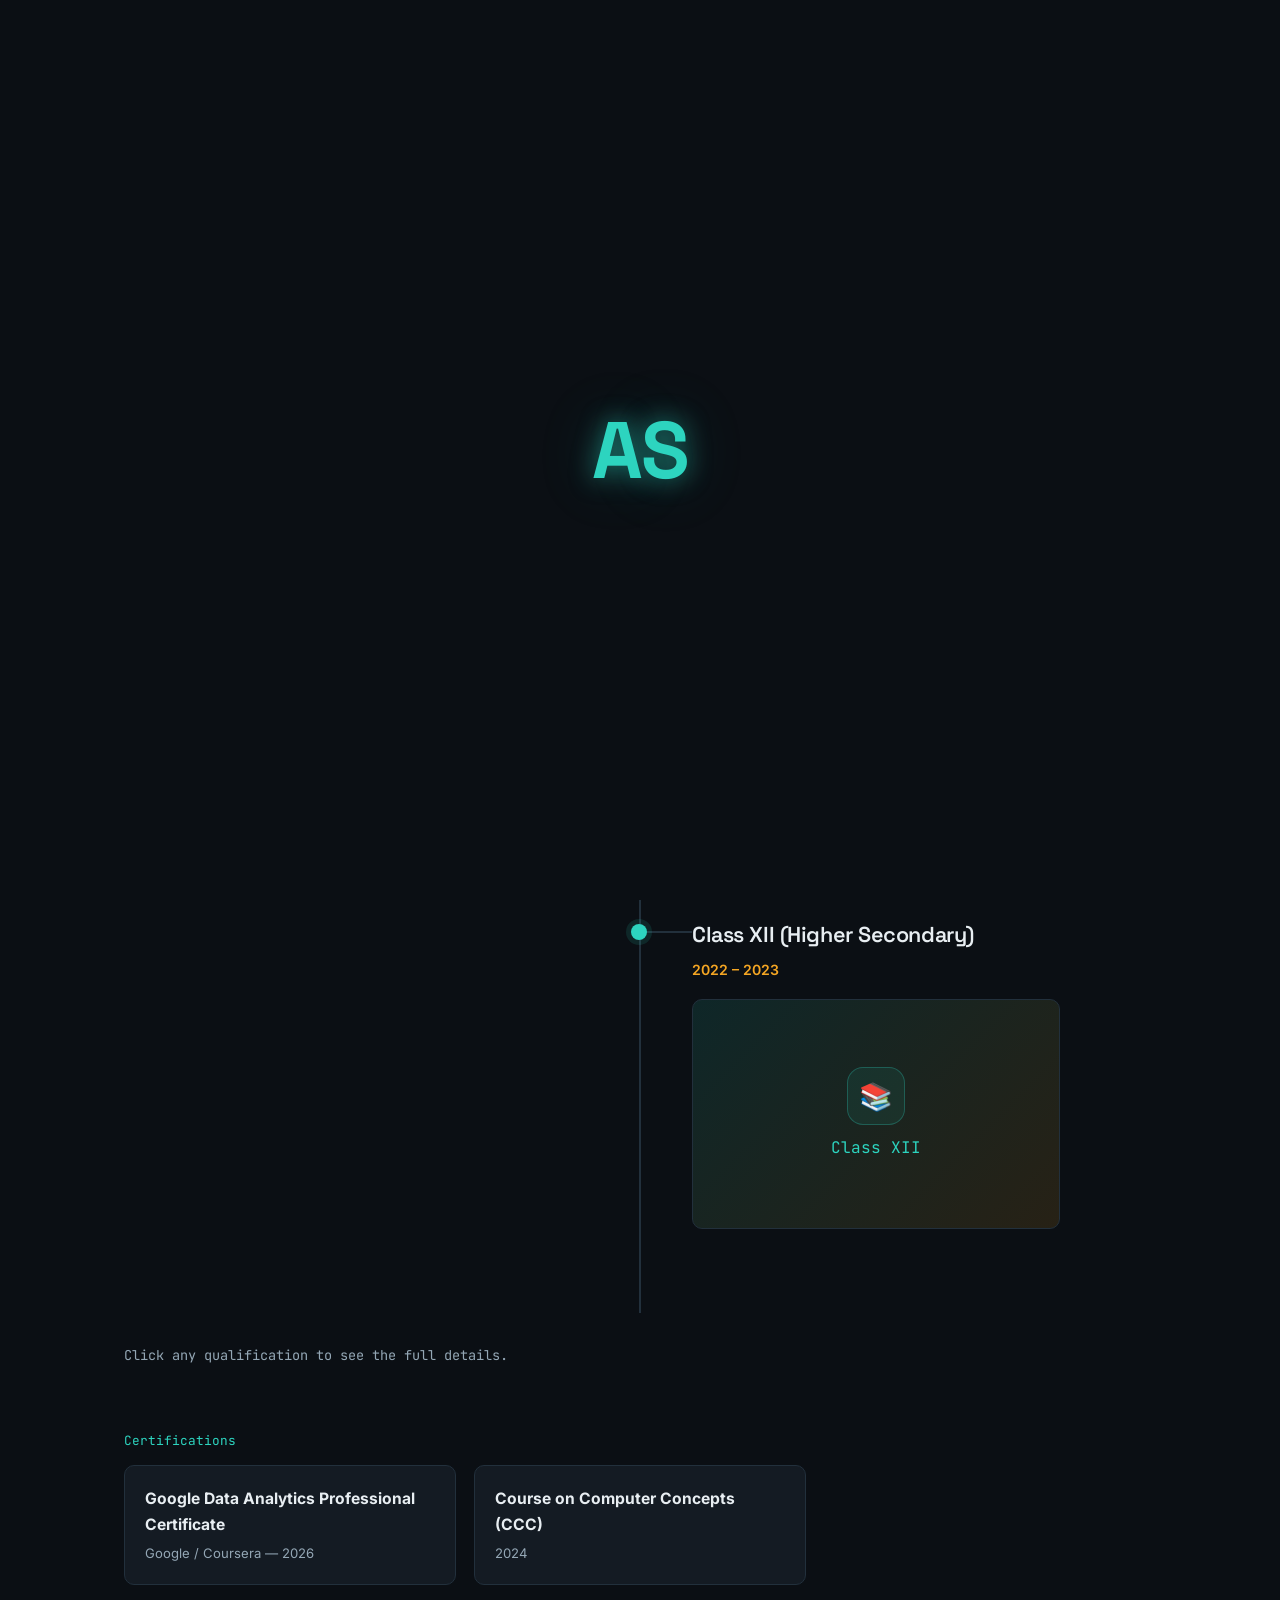
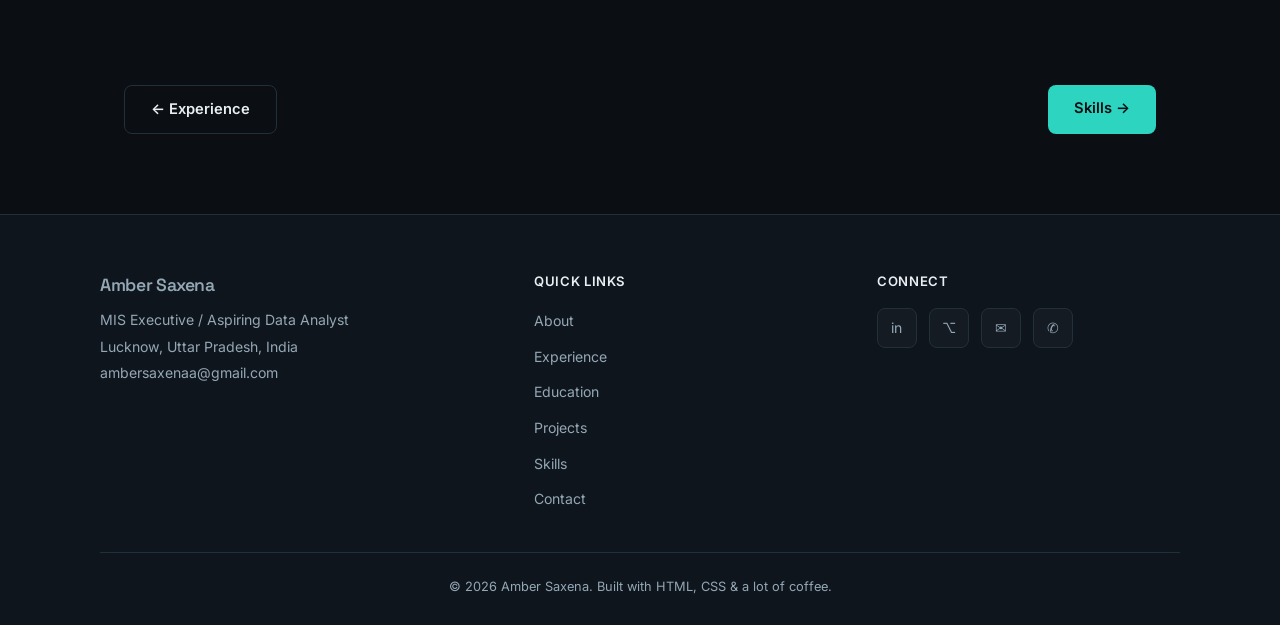
==== commit 2f41ed7e: "Add files via upload" ====
--- a/education.html
+++ b/education.html
@@ -8,40 +8,6 @@
 <link rel="preconnect" href="https://fonts.gstatic.com" crossorigin>
 <link href="https://fonts.googleapis.com/css2?family=Space+Grotesk:wght@400;500;600;700&family=Inter:wght@400;500;600;700&family=JetBrains+Mono:wght@400;500&display=swap" rel="stylesheet">
 <link rel="stylesheet" href="style.css?v=48">
-<style>
-/* EXPERIENCE BACKGROUND PATHS — same moving background used on Experience */
-.experience-paths{
-  position:fixed; inset:0; z-index:0; pointer-events:none; overflow:hidden;
-  opacity:.38;
-}
-.experience-paths svg{width:100%;height:100%;display:block;}
-.experience-paths path{
-  fill:none;
-  stroke:rgba(185,200,205,.27);
-  stroke-width:1.8;
-  vector-effect:non-scaling-stroke;
-  stroke-linecap:round;
-  animation:experiencePathFlow 22s linear infinite;
-}
-.experience-paths path:nth-child(3n){animation-duration:28s;opacity:.50;}
-.experience-paths path:nth-child(4n){animation-duration:33s;opacity:.38;}
-.experience-paths path:nth-child(5n){animation-duration:25s;opacity:.54;}
-@keyframes experiencePathFlow{
-  0%{stroke-dashoffset:0;opacity:.16;}
-  45%{opacity:.42;}
-  100%{stroke-dashoffset:-900;opacity:.16;}
-}
-.nav, .page-hero, .section, .page-nav-footer, .footer{position:relative;z-index:1;}
-.nav{z-index:20 !important;}
-.preloader,.cursor-glow,.scroll-progress{z-index:100 !important;}
-@media (max-width:700px){
-  .experience-paths{opacity:.22;}
-  .experience-paths path{stroke-width:1.35;}
-}
-@media (prefers-reduced-motion:reduce){
-  .experience-paths path{animation:none;stroke-dashoffset:0;}
-}
-</style>
 </head>
 <body class="page-loading">
 
@@ -49,11 +15,6 @@
 <script>if(sessionStorage.getItem("as_preloader_shown")){document.getElementById("preloader").classList.add("hide");}</script>
 
 <div class="scroll-progress" id="scrollProgress"></div>
-<div class="experience-paths" aria-hidden="true">
-  <svg id="experiencePathsSvg" viewBox="0 0 1440 1600" preserveAspectRatio="none">
-    <title>Animated background paths</title>
-  </svg>
-</div>
 <div class="cursor-glow" id="cursorGlow"></div>
 <header class="nav" id="nav">
   <a href="index.html" class="nav-logo">AS<span>.</span></a>
@@ -380,26 +341,5 @@
 
 </script>
   <script src="drag-swipe.js?v=2"></script>
-<script>
-/* Same Background Paths animation used on the Experience section. */
-(() => {
-  const svg = document.getElementById('experiencePathsSvg');
-  if (!svg) return;
-  const ns = 'http://www.w3.org/2000/svg';
-  const makePath = (i, position) => {
-    const p = document.createElementNS(ns, 'path');
-    const y = 25 + i * 33;
-    const d = `M ${-420 + i * 8 * position} ${y} C ${40 + i * 5 * position} ${y + 70}, ${330 + i * 4 * position} ${y + 120}, ${720 + i * 3 * position} ${y + 45} C ${1050 + i * 2 * position} ${y - 20}, ${1260 + i * 2 * position} ${y + 170}, ${1660 + i * position} ${y + 90}`;
-    p.setAttribute('d', d);
-    p.setAttribute('stroke-dasharray', `${220 + i * 7} ${320 + i * 9}`);
-    p.style.animationDelay = `${-(i * 0.45)}s`;
-    return p;
-  };
-  const fragment = document.createDocumentFragment();
-  for (let i = 0; i < 46; i++) fragment.appendChild(makePath(i, 1));
-  for (let i = 0; i < 46; i++) fragment.appendChild(makePath(i, -1));
-  svg.appendChild(fragment);
-})();
-</script>
 </body>
 </html>
